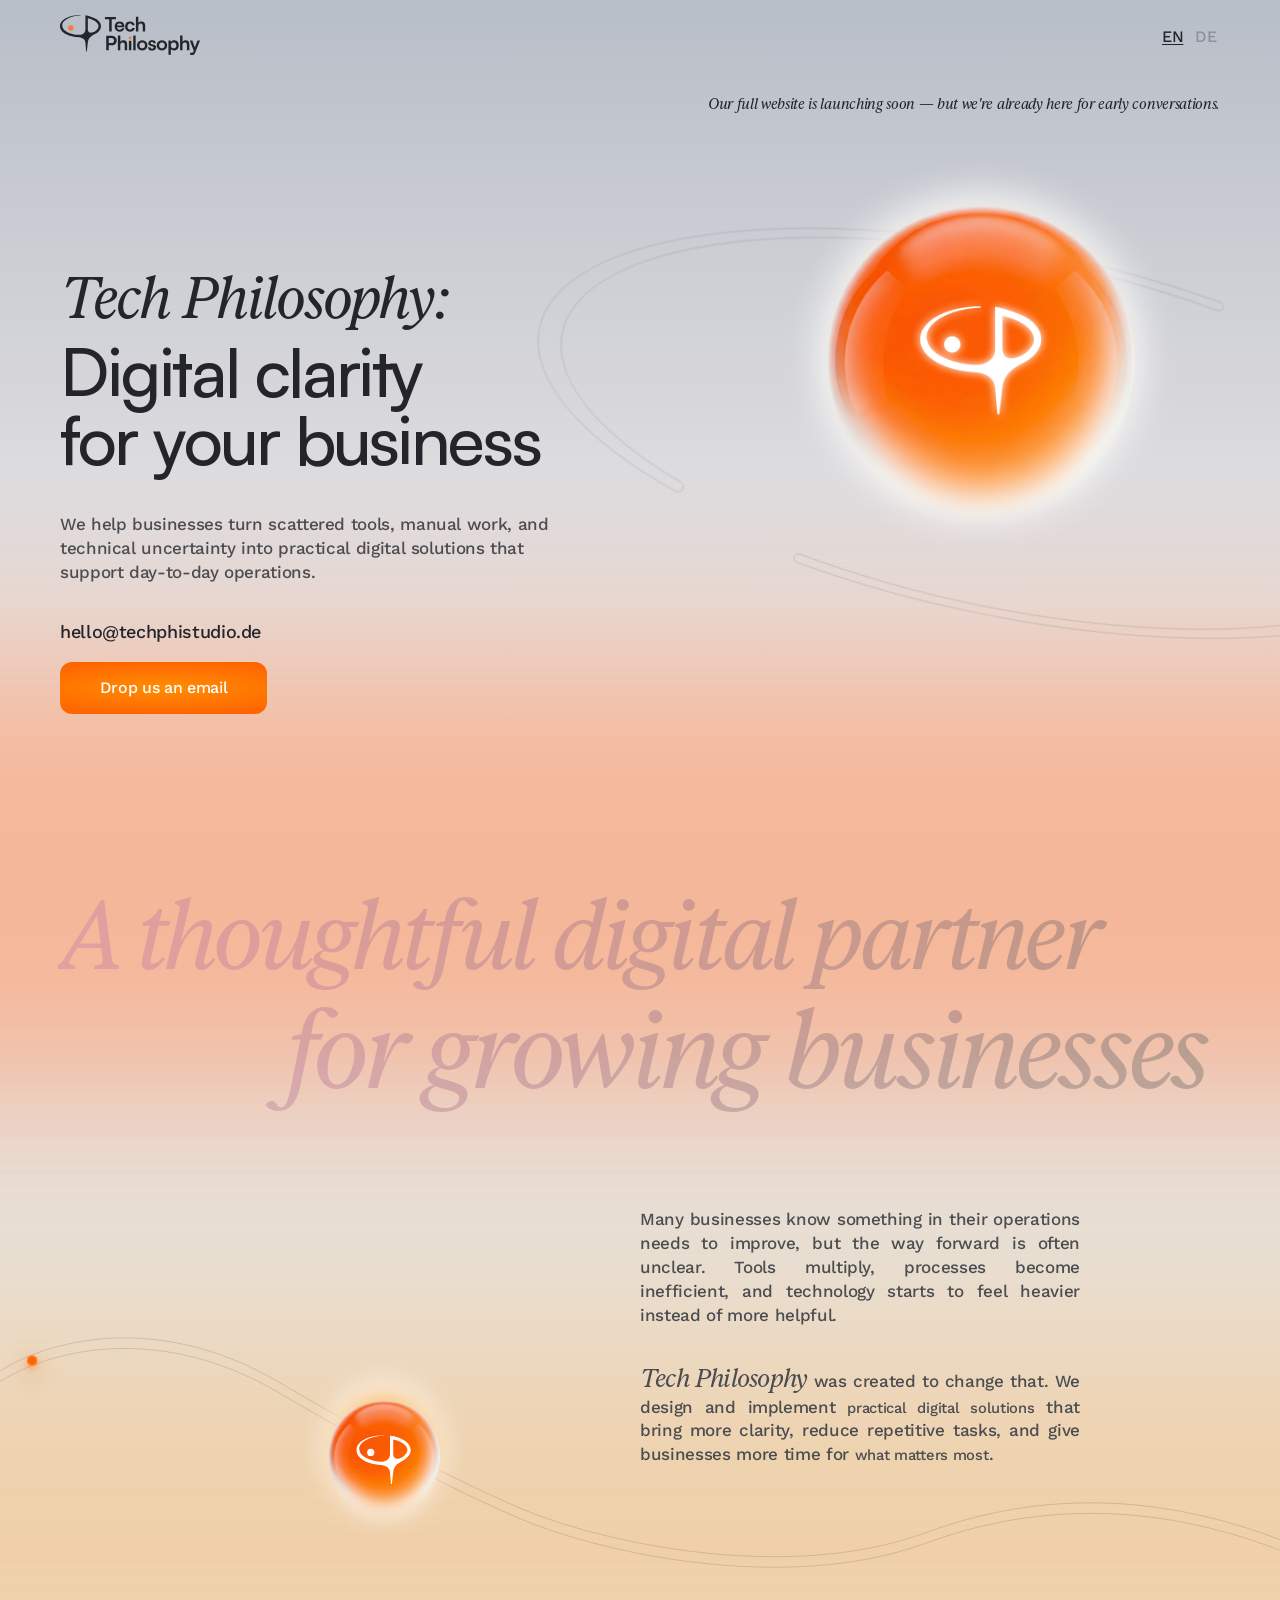
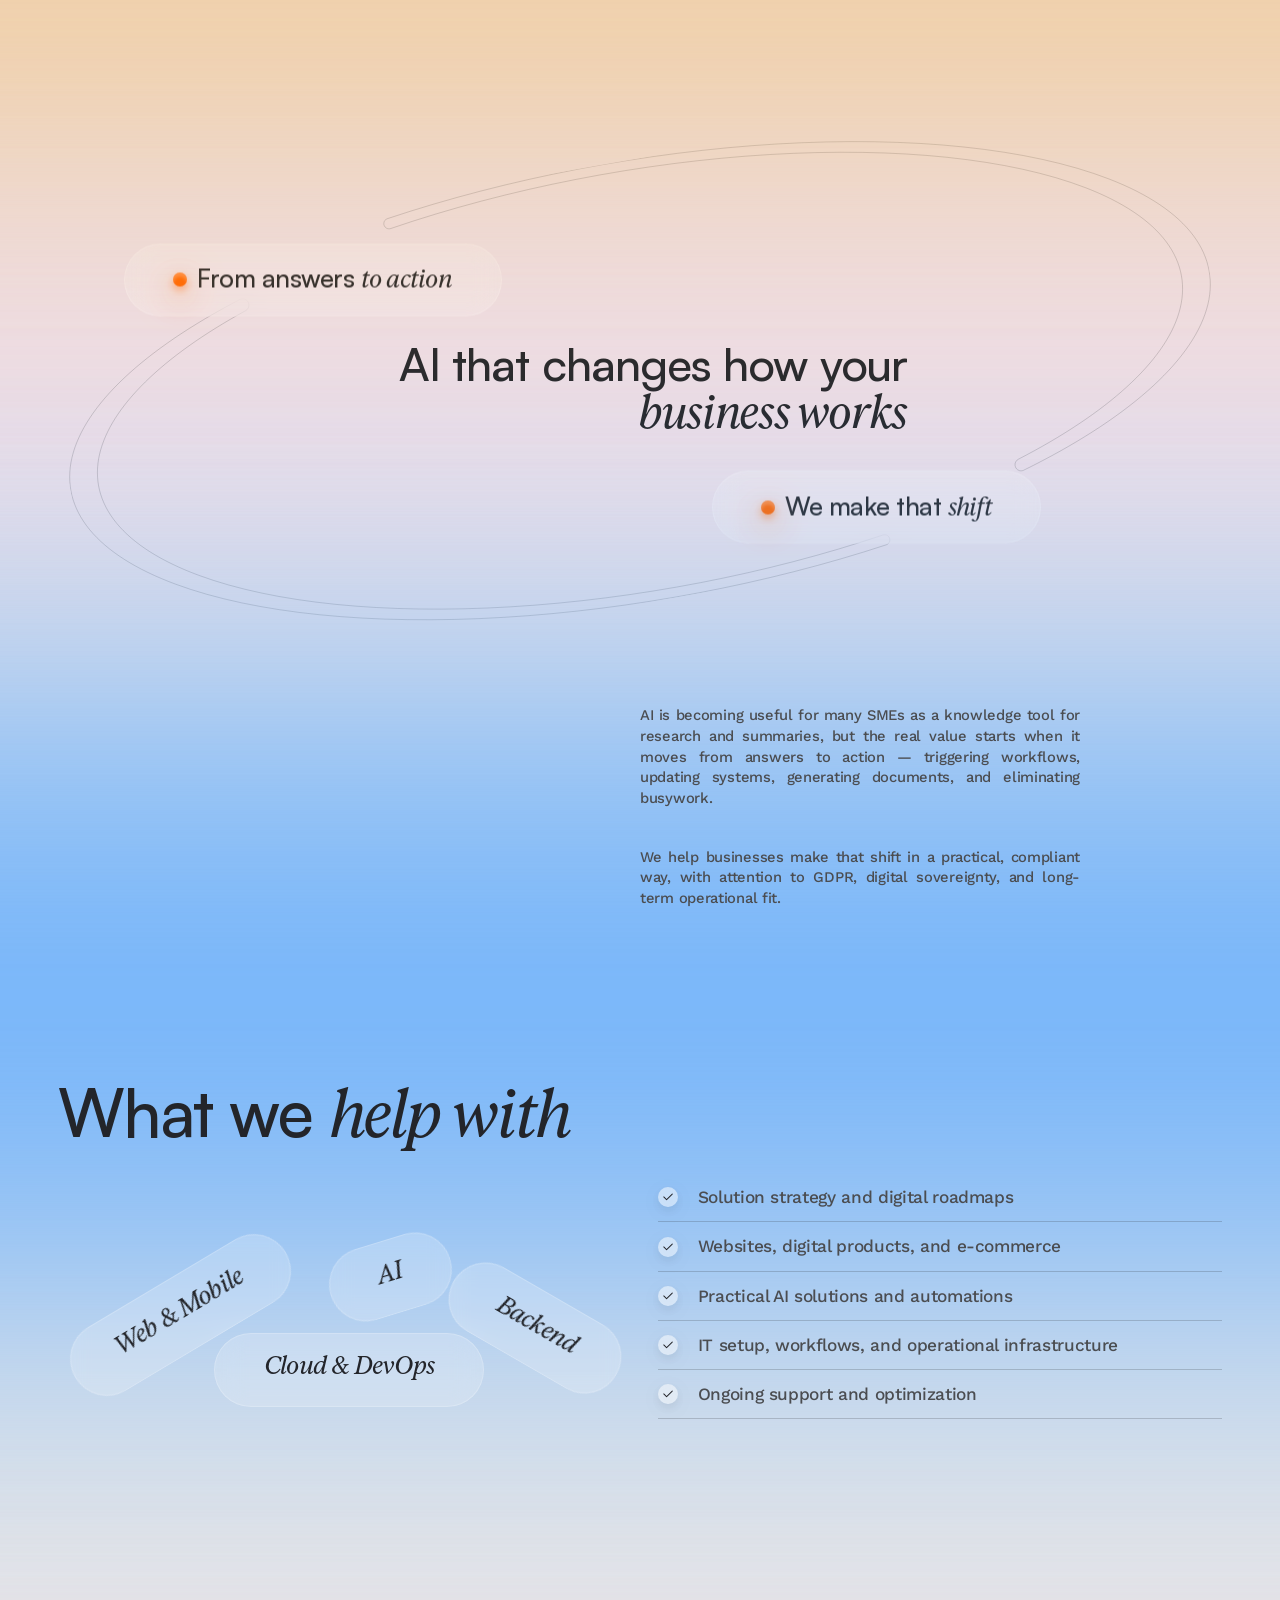
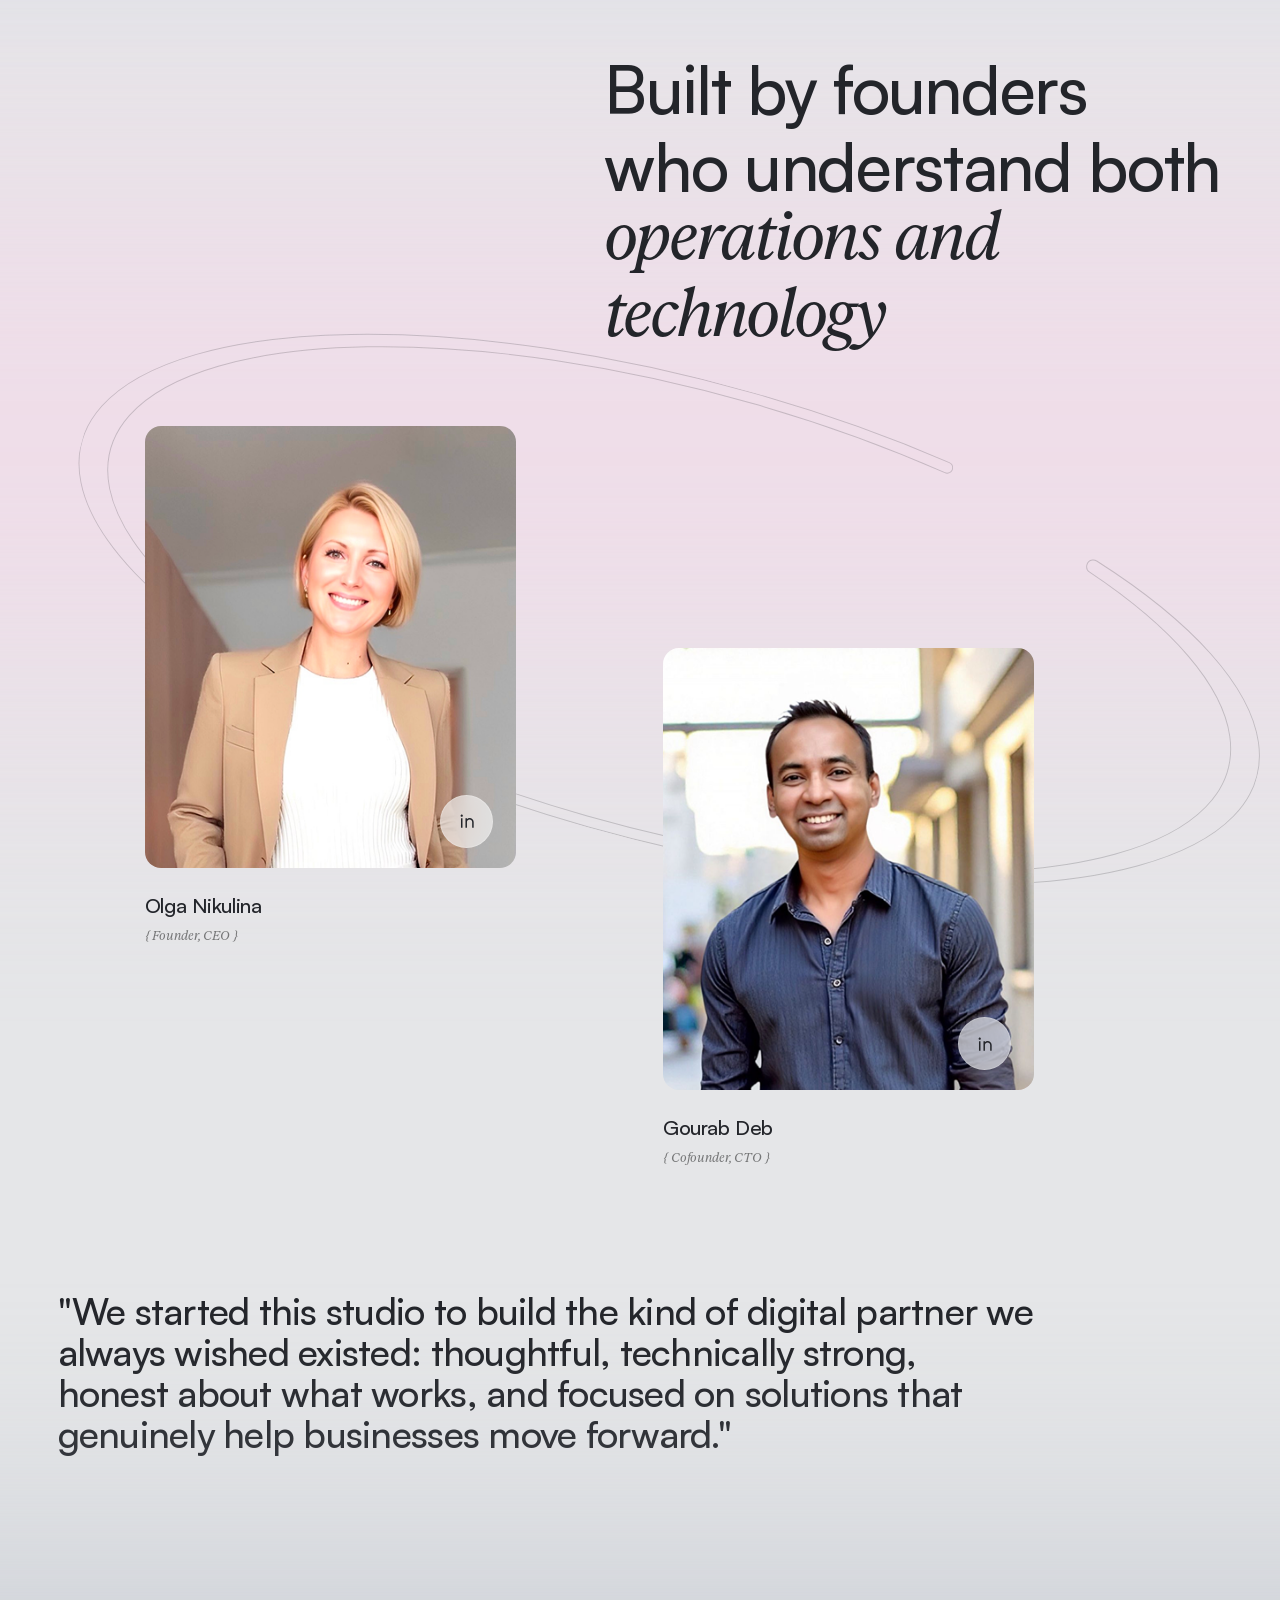
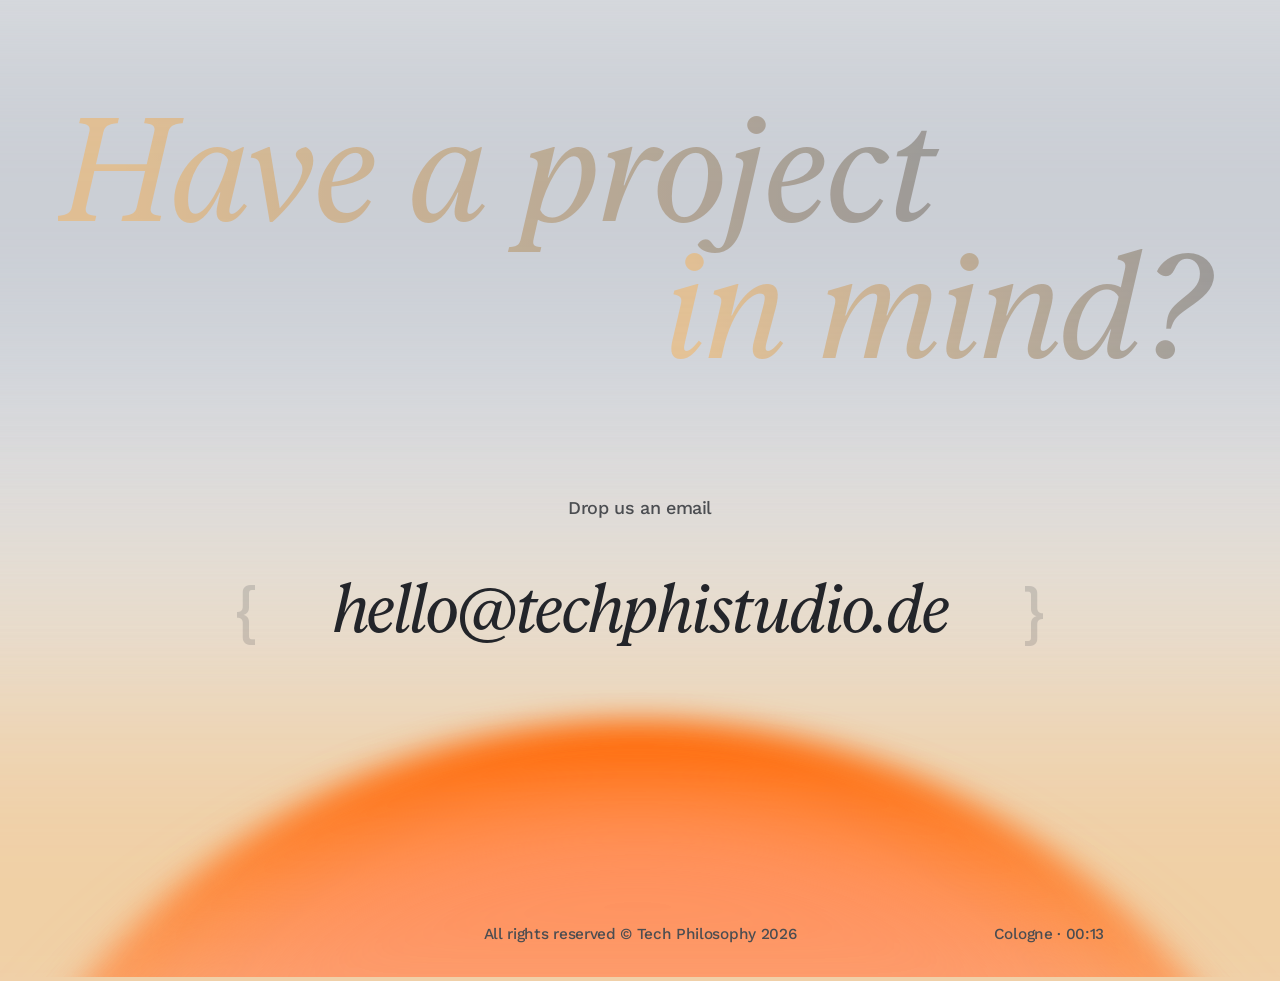
==== index.html @ 040f5481 "commit" ====
<!doctype html>
<html lang="en">

<head>
  <meta charset="UTF-8" />
  <meta name="viewport" content="width=device-width, initial-scale=1.0" />
  <link rel="stylesheet" href="./css/header.css" />
  <link rel="stylesheet" href="./css/main.css" />
  <link rel="stylesheet" href="./css/responsive.css" />
  <!-- <link rel="stylesheet" href="./css/responsive_new.css" /> -->
  <title>Tech Philosophy</title>
</head>

<body>
  <header id="header" class="header">
    <div class="header-container">
      <div class="logo-nav-container">
        <a href="/" class="logo">
          <img src="./assets/img/tech philosophy logo.svg" alt="logo" />
        </a>
      </div>

      <div class="language-selector">
        <p class="language-option active" data-lang="en">EN</p>
        <p class="language-option" data-lang="de">DE</p>
      </div>
    </div>
  </header>

  <div class="main-container">
    <div class="hero-gardient"></div>
    <div class="blur-orange"></div>
    <div class="blur-yellow"></div>
    <div class="blur-blue"></div>
    <div class="blur-gray"></div>
    <div class="blur-yellow2"></div>
    <div class="blur-pink"></div>
    <div class="blur-pink2"></div>

    <div class="an-container">
      <div class="hero">
        <p class="hero-top-text" data-i18n="hero_top_text">Our full website is launching soon — but we're already here
          for early conversations.</p>

        <div class="hero-content-wrapper">
          <div class="hero-content">
            <h1 class="hero-title" data-i18n="hero_title">Tech Philosophy:</h1>
            <h1 class="hero-title-2" data-i18n-html="hero_title_2">
              Digital clarity <br />for your business
            </h1>

            <p class="hero-description" data-i18n="hero_description">
              We help businesses turn scattered tools, manual work, and
              technical uncertainty into practical digital solutions that
              support day-to-day operations.
            </p>

            <p class="hero-email" data-i18n="hero_email">hello@techphistudio.de</p>
            <a class="hero-button" href="mailto:hello@techphistudio.de" data-i18n="hero_button">Drop us an email</a>
          </div>

          <div class="hero-orbit-wrapper">
            <div class="hero-orbit">
              <svg width="100%" height="100%" viewBox="0 0 1320 500" fill="none">
                <path id="orbitPath1" opacity="0.2"
                  d="M859.798 488.255C711.816 505.322 552.158 502.881 408.879 481.474C403.813 480.717 402.059 474.335 406.014 471.065C407.334 469.974 409.052 469.502 410.744 469.768C549.628 491.603 705.613 494.476 849.92 477.832C995.214 461.074 1118.77 425.675 1197.46 378.219C1236.8 354.491 1263.62 328.535 1277.19 301.646C1290.77 274.732 1291.05 246.913 1277.37 219.551C1264.44 193.689 1239.47 169.1 1204.13 146.737C1168.78 124.371 1123.03 104.21 1068.48 87.2168C1062.4 85.322 1061.79 76.8443 1067.55 74.2031C1069.04 73.522 1070.74 73.3989 1072.31 73.8554C1134.44 91.9087 1186.52 113.732 1226.61 138.14C1266.71 162.551 1294.78 189.524 1308.95 217.859C1323.2 246.368 1322.91 275.31 1308.76 303.354C1294.6 331.421 1266.54 358.617 1225.21 383.54C1142.56 433.386 1012.67 470.623 859.798 488.255Z"
                  stroke="#23252A" />
                <path id="orbitPath2" opacity="0.2"
                  d="M460.333 11.7305C605.618 -5.01425 762.238 -2.9664 903.611 17.4229C908.622 18.1455 910.424 24.4212 906.572 27.7207C905.259 28.8453 903.528 29.3413 901.818 29.082C764.777 8.29466 611.827 5.83173 470.205 22.1543C327.588 38.5916 205.812 73.0016 126.888 119.202C87.4261 142.302 59.9378 167.612 45.1807 193.911C30.4123 220.231 28.4061 247.526 39.8848 274.512C50.6802 299.891 73.0509 324.17 105.516 346.442C137.985 368.718 180.584 389.009 231.889 406.401C238.117 408.513 238.51 417.296 232.481 419.846C230.95 420.493 229.22 420.573 227.633 420.073C168.659 401.5 119.73 379.435 82.5742 355.021C45.4127 330.603 20.0641 303.86 8.19141 275.948C-3.75917 247.853 -1.68298 219.455 13.7168 192.01C29.1282 164.544 57.8953 138.017 99.3477 113.752C182.252 65.2211 310.279 29.0249 460.333 11.7305Z"
                  stroke="#23252A" />

                <g id="ball1" style="
                  filter: drop-shadow(0 9px 18.4px #eba87b)
                    drop-shadow(0 4px 4px rgba(255, 102, 0, 0.49));
                " opacity="0">
                  <circle class="core" cx="0" cy="0" r="7" fill="#FF6600" stroke="rgba(255,255,255,0.08)"
                    stroke-width="1" />

                  <circle class="ring" cx="0" cy="0" r="6" fill="none" stroke="rgba(255,255,255,0.25)"
                    stroke-width="1" />
                </g>

                <g id="ball2" style="
                  filter: drop-shadow(0 9px 18.4px #eba87b)
                    drop-shadow(0 4px 4px rgba(255, 102, 0, 0.49));
                " opacity="0">
                  <circle class="core" cx="0" cy="0" r="7" fill="#FF6600" stroke="rgba(255,255,255,0.08)"
                    stroke-width="1" />

                  <circle class="ring" cx="0" cy="0" r="6" fill="none" stroke="rgba(255,255,255,0.25)"
                    stroke-width="1" />
                </g>
              </svg>
            </div>
            <img src="./assets/img/Hero img.png" alt="hero image" class="hero-image" />
          </div>
        </div>
      </div>

      <div class="middle-header-container">
        <p class="middle-header-1" data-i18n="middle_header_1">A thoughtful digital partner</p>
        <p class="middle-header-2" data-i18n="middle_header_2">for growing businesses</p>
      </div>

      <div class="curve-vector-container">
        <div class="curve-text-container">
          <p class="curve-text" data-i18n="curve_text_1">
            Many businesses know something in their operations needs to
            improve, but the way forward is often unclear. Tools multiply,
            processes become inefficient, and technology starts to feel
            heavier instead of more helpful. 
          </p>

          <p class="curve-text curve-text-two" data-i18n-html="curve_text_2">
            <span class="curve-company-name">Tech Philosophy</span> was
            created to change that. We design and implement
            <span class="curve-highlight">practical digital solutions</span>
            that bring more clarity, reduce repetitive tasks, and give
            businesses more time for
            <span class="curve-highlight">what matters most</span>.
          </p>
        </div>
        <div class="curve-media">
          <svg width="100%" viewBox="0 0 1700 350" fill="none" xmlns="http://www.w3.org/2000/svg">

            <!-- TOP PATH -->
            <path id="curveTop"
              d="M-6 75 C48 35 200 -15 370 85 C540 185 650 235 685 250 C785 295 1040 355 1230 285 C1420 215 1600 245 1760 320"
              stroke="#23252A" opacity="0.2" fill="none" />

            <!-- BOTTOM PATH -->
            <path id="curveBottom"
              d="M-6 89 C48 49 200 -1 370 99 C540 199 650 249 685 264 C785 309 1040 369 1230 299 C1420 229 1600 259 1760 334"
              stroke="#23252A" opacity="0.2" fill="none" />

            <!-- BALL -->
            <g id="movingBall"
              style="filter:drop-shadow(0 9px 18px #eba87b) drop-shadow(0 4px 4px rgba(255, 102, 0, 0.49));">
              <circle cx="0" cy="0" r="7" fill="#FF6600" stroke="rgba(255,255,255,0.08)" stroke-width="1" />
              <circle cx="0" cy="0" r="6" fill="none" stroke="rgba(255,255,255,0.25)" stroke-width="1" />
            </g>

          </svg>

          <div class="curve-image-container">
            <img src="./assets/img/Hero img (2).png" alt="curve image" class="curve-image" />
            <img src="./assets/img/symbol.svg" alt="curve image 2" class="curve-image-2" />
          </div>
        </div>


      </div>

      <div class="central-vector-container">
        <div class="central-vector">
          <svg width="100%" viewBox="0 0 1320 500" fill="none" preserveAspectRatio="xMidYMid meet">
            <path id="orbitPath1Center" opacity="0.2"
              d="M859.798 488.255C711.816 505.322 552.158 502.881 408.879 481.474C403.813 480.717 402.059 474.335 406.014 471.065C407.334 469.974 409.052 469.502 410.744 469.768C549.628 491.603 705.613 494.476 849.92 477.832C995.214 461.074 1118.77 425.675 1197.46 378.219C1236.8 354.491 1263.62 328.535 1277.19 301.646C1290.77 274.732 1291.05 246.913 1277.37 219.551C1264.44 193.689 1239.47 169.1 1204.13 146.737C1168.78 124.371 1123.03 104.21 1068.48 87.2168C1062.4 85.322 1061.79 76.8443 1067.55 74.2031C1069.04 73.522 1070.74 73.3989 1072.31 73.8554C1134.44 91.9087 1186.52 113.732 1226.61 138.14C1266.71 162.551 1294.78 189.524 1308.95 217.859C1323.2 246.368 1322.91 275.31 1308.76 303.354C1294.6 331.421 1266.54 358.617 1225.21 383.54C1142.56 433.386 1012.67 470.623 859.798 488.255Z"
              stroke="#23252A" />
            <path id="orbitPath2Center" opacity="0.2"
              d="M460.333 11.7305C605.618 -5.01425 762.238 -2.9664 903.611 17.4229C908.622 18.1455 910.424 24.4212 906.572 27.7207C905.259 28.8453 903.528 29.3413 901.818 29.082C764.777 8.29466 611.827 5.83173 470.205 22.1543C327.588 38.5916 205.812 73.0016 126.888 119.202C87.4261 142.302 59.9378 167.612 45.1807 193.911C30.4123 220.231 28.4061 247.526 39.8848 274.512C50.6802 299.891 73.0509 324.17 105.516 346.442C137.985 368.718 180.584 389.009 231.889 406.401C238.117 408.513 238.51 417.296 232.481 419.846C230.95 420.493 229.22 420.573 227.633 420.073C168.659 401.5 119.73 379.435 82.5742 355.021C45.4127 330.603 20.0641 303.86 8.19141 275.948C-3.75917 247.853 -1.68298 219.455 13.7168 192.01C29.1282 164.544 57.8953 138.017 99.3477 113.752C182.252 65.2211 310.279 29.0249 460.333 11.7305Z"
              stroke="#23252A" />

            <g id="ball1Center" style="
                  filter: drop-shadow(0 9px 18.4px #eba87b)
                    drop-shadow(0 4px 4px rgba(255, 102, 0, 0.49));
                " opacity="0">
              <circle class="core" cx="0" cy="0" r="7" fill="#FF6600" stroke="rgba(255,255,255,0.08)"
                stroke-width="1" />

              <circle class="ring" cx="0" cy="0" r="6" fill="none" stroke="rgba(255,255,255,0.25)" stroke-width="1" />
            </g>

            <g id="ball2Center" style="
                  filter: drop-shadow(0 9px 18.4px #eba87b)
                    drop-shadow(0 4px 4px rgba(255, 102, 0, 0.49));
                " opacity="0">
              <circle class="core" cx="0" cy="0" r="7" fill="#FF6600" stroke="rgba(255,255,255,0.08)"
                stroke-width="1" />

              <circle class="ring" cx="0" cy="0" r="6" fill="none" stroke="rgba(255,255,255,0.25)" stroke-width="1" />
            </g>
          </svg>
        </div>

        <div class="central-vector-text text-1">
          <div class="vector-ellipse"></div>
          <span data-i18n-html="central_vector_text_1">From answers <span class="central-vector-span-text">to
              action</span></span>
        </div>
        <div class="central-vector-text text-2">
          <div class="vector-ellipse"></div>
          <span data-i18n-html="central_vector_text_2">We make that <span
              class="central-vector-span-text">shift</span></span>
        </div>

        <div class="central-vector-main-text" data-i18n-html="central_vector_main_text">
          AI that changes how your<br /><span class="central-vector-main-span-text">business works</span>
        </div>
      </div>

      <div class="what-we-help-container">
        <div class="what-we-help-container-upper-text">
          <p data-i18n="what_we_help_upper_1">
            AI is becoming useful for many SMEs as a knowledge tool for research and summaries, but the real value
            starts when it moves from answers to action — triggering workflows, updating systems, generating documents,
            and eliminating busywork.
          </p>

          <p data-i18n="what_we_help_upper_2">
            We help businesses make that shift in a practical, compliant way, with attention to GDPR, digital
            sovereignty, and long-term operational fit.
          </p>
        </div>

        <div class="what-we-help-bottom-container">
          <p class="what-we-help-header" data-i18n-html="what_we_help_header">What we <span>help with</span></p>
          <div class="what-we-help-container-lower">
            <div class="our-technologies">
              <div class="our-technologies-item cloud-devops">
                Cloud & DevOps
              </div>
              <div class="our-technologies-item web-mobile">
                Web & Mobile
              </div>
              <div class="our-technologies-item ai">
                AI
              </div>
              <div class="our-technologies-item backend">
                Backend
              </div>
            </div>

            <div class="learn-about-features-container">
              <div class="learn-about-text-container">
                <div class="learn-about-svg-container">
                  <img class="learn-about-svg" src="./assets/img/mingcute_check-line.svg"
                    alt="Founding Client Program" />
                </div>
                <p data-i18n="learn_about_1">Solution strategy and digital roadmaps</p>
              </div>

              <hr />

              <div class="learn-about-text-container">
                <div class="learn-about-svg-container">
                  <img class="learn-about-svg" src="./assets/img/mingcute_check-line.svg"
                    alt="Founding Client Program" />
                </div>
                <p data-i18n="learn_about_2">Websites, digital products, and e-commerce</p>
              </div>

              <hr />

              <div class="learn-about-text-container">
                <div class="learn-about-svg-container">
                  <img class="learn-about-svg" src="./assets/img/mingcute_check-line.svg"
                    alt="Founding Client Program" />
                </div>
                <p data-i18n="learn_about_3">Practical AI solutions and automations</p>
              </div>

              <hr />

              <div class="learn-about-text-container">
                <div class="learn-about-svg-container">
                  <img class="learn-about-svg" src="./assets/img/mingcute_check-line.svg"
                    alt="Founding Client Program" />
                </div>
                <p data-i18n="learn_about_4">IT setup, workflows, and operational infrastructure</p>
              </div>

              <hr />

              <div class="learn-about-text-container">
                <div class="learn-about-svg-container">
                  <img class="learn-about-svg" src="./assets/img/mingcute_check-line.svg"
                    alt="Founding Client Program" />
                </div>
                <p data-i18n="learn_about_5">Ongoing support and optimization</p>
              </div>

              <hr />
            </div>
          </div>
        </div>
      </div>

      <div class="about-container">
        <div class="about">
          <div class="header-container2">
            <div class="about-header">
              <h1 class="header-title" data-i18n-html="about_header_title">Built by founders<br /> who understand both
              </h1>
              <h1 class="header-title2" data-i18n-html="about_header_title2">operations and<br /> technology</h1>
            </div>
          </div>

          <div class="orbit-profiles-wrap">
            <div class="orbit-section">
              <svg width="100%" height="500" viewBox="0 0 1320 500" fill="none">
                <path id="orbitPath1About" opacity="0.2"
                  d="M859.798 488.255C711.816 505.322 552.158 502.881 408.879 481.474C403.813 480.717 402.059 474.335 406.014 471.065C407.334 469.974 409.052 469.502 410.744 469.768C549.628 491.603 705.613 494.476 849.92 477.832C995.214 461.074 1118.77 425.675 1197.46 378.219C1236.8 354.491 1263.62 328.535 1277.19 301.646C1290.77 274.732 1291.05 246.913 1277.37 219.551C1264.44 193.689 1239.47 169.1 1204.13 146.737C1168.78 124.371 1123.03 104.21 1068.48 87.2168C1062.4 85.322 1061.79 76.8443 1067.55 74.2031C1069.04 73.522 1070.74 73.3989 1072.31 73.8554C1134.44 91.9087 1186.52 113.732 1226.61 138.14C1266.71 162.551 1294.78 189.524 1308.95 217.859C1323.2 246.368 1322.91 275.31 1308.76 303.354C1294.6 331.421 1266.54 358.617 1225.21 383.54C1142.56 433.386 1012.67 470.623 859.798 488.255Z"
                  stroke="#23252A" />
                <path id="orbitPath2About" opacity="0.2"
                  d="M460.333 11.7305C605.618 -5.01425 762.238 -2.9664 903.611 17.4229C908.622 18.1455 910.424 24.4212 906.572 27.7207C905.259 28.8453 903.528 29.3413 901.818 29.082C764.777 8.29466 611.827 5.83173 470.205 22.1543C327.588 38.5916 205.812 73.0016 126.888 119.202C87.4261 142.302 59.9378 167.612 45.1807 193.911C30.4123 220.231 28.4061 247.526 39.8848 274.512C50.6802 299.891 73.0509 324.17 105.516 346.442C137.985 368.718 180.584 389.009 231.889 406.401C238.117 408.513 238.51 417.296 232.481 419.846C230.95 420.493 229.22 420.573 227.633 420.073C168.659 401.5 119.73 379.435 82.5742 355.021C45.4127 330.603 20.0641 303.86 8.19141 275.948C-3.75917 247.853 -1.68298 219.455 13.7168 192.01C29.1282 164.544 57.8953 138.017 99.3477 113.752C182.252 65.2211 310.279 29.0249 460.333 11.7305Z"
                  stroke="#23252A" />

                <g id="ball1About" style="
                  filter: drop-shadow(0 9px 18.4px #eba87b)
                    drop-shadow(0 4px 4px rgba(255, 102, 0, 0.49));
                " opacity="0">
                  <circle class="core" cx="0" cy="0" r="7" fill="#FF6600" stroke="rgba(255,255,255,0.08)"
                    stroke-width="1" />

                  <circle class="ring" cx="0" cy="0" r="6" fill="none" stroke="rgba(255,255,255,0.25)"
                    stroke-width="1" />
                </g>

                <g id="ball2About" style="
                  filter: drop-shadow(0 9px 18.4px #eba87b)
                    drop-shadow(0 4px 4px rgba(255, 102, 0, 0.49));
                " opacity="0">
                  <circle class="core" cx="0" cy="0" r="7" fill="#FF6600" stroke="rgba(255,255,255,0.08)"
                    stroke-width="1" />

                  <circle class="ring" cx="0" cy="0" r="6" fill="none" stroke="rgba(255,255,255,0.25)"
                    stroke-width="1" />
                </g>
              </svg>
            </div>

            <div class="profiles-row">
              <div class="profile-container3">
                <svg class="profile-orbit-mobile" width="355" height="251" viewBox="0 0 355 251" fill="none"
                  xmlns="http://www.w3.org/2000/svg">
                  <path id="orbitPath1Mobile" opacity="0.2"
                    d="M302.137 93.9131C302.568 93.7878 303.043 93.8977 303.455 94.2783C333.528 122.085 351.498 152.028 354.156 178.578C355.496 191.963 352.899 204.028 346.688 214.285C340.476 224.545 330.63 233.027 317.424 239.212C290.998 251.587 252.98 253.889 210.451 245.613C169.309 237.607 126.728 220.242 90.1787 196.614C89.6037 196.242 89.2543 195.458 89.2432 194.577C89.2321 193.697 89.5616 192.885 90.1338 192.475C90.552 192.175 91.0225 192.167 91.4424 192.444C126.82 215.798 168.408 232.968 208.572 240.783C249.085 248.667 285.434 246.504 310.796 234.627C323.484 228.685 332.999 220.509 339.018 210.569C345.037 200.627 347.54 188.951 346.248 176.045C343.802 151.612 327.92 124.355 301.496 98.8574C300.808 98.1931 300.533 97.073 300.688 96.0107C300.844 94.9357 301.401 94.1272 302.137 93.9131Z"
                    stroke="#23252A" />
                  <path id="orbitPath2Mobile" opacity="0.2"
                    d="M39.0293 11.123C65.4114 -0.678176 102.841 -2.73454 144.584 5.39355C184.972 13.2578 226.77 30.1452 262.895 53.1494C263.463 53.5114 263.814 54.2822 263.833 55.1543C263.852 56.0245 263.534 56.836 262.972 57.2568C262.552 57.5705 262.078 57.5847 261.656 57.3105C226.684 34.585 185.876 17.8984 146.461 10.2236C106.696 2.4807 70.9141 4.4103 45.6006 15.7334C20.2529 27.0719 7.06379 47.0961 8.53125 72.1758C9.91211 95.773 24.1779 122.298 48.8047 147.477C49.5062 148.194 49.763 149.365 49.5801 150.452C49.3947 151.554 48.8038 152.36 48.042 152.547C47.5992 152.655 47.1135 152.524 46.6973 152.118C18.4113 124.528 2.11987 95.2663 0.614258 69.54C-0.902326 43.6236 12.6815 22.909 39.0293 11.123Z"
                    stroke="#23252A" />
                  <g id="ball1Mobile" style="filter:drop-shadow(0 9px 18.4px #eba87b) drop-shadow(0 4px 4px rgba(255,102,0,0.49));" opacity="1">
                    <circle class="core" cx="0" cy="0" r="18" fill="#FF6600" stroke="rgba(255,255,255,0.08)" stroke-width="1" />
                    <circle class="ring" cx="0" cy="0" r="17" fill="none" stroke="rgba(255,255,255,0.25)" stroke-width="1" />
                  </g>
                  <g id="ball2Mobile" style="filter:drop-shadow(0 9px 18.4px #eba87b) drop-shadow(0 4px 4px rgba(255,102,0,0.49));" opacity="1">
                    <circle class="core" cx="0" cy="0" r="18" fill="#FF6600" stroke="rgba(255,255,255,0.08)" stroke-width="1" />
                    <circle class="ring" cx="0" cy="0" r="17" fill="none" stroke="rgba(255,255,255,0.25)" stroke-width="1" />
                  </g>
                </svg>
                <div class="profile-card-img-wrap">
                  <img class="profile-image-container" alt="Olga Nikulina" src="./assets/img/olga.png" />
                  <a href="https://www.linkedin.com/in/olga-nikulina-867b0032/" target="_blank" class="linkedin-badge"
                    aria-label="LinkedIn">
                    <svg width="22" height="22" viewBox="0 0 22 22" fill="none" xmlns="http://www.w3.org/2000/svg">
                      <path
                        d="M11.0026 8.75482C11.8432 7.8959 12.9377 7.33398 14.2109 7.33398C15.5481 7.33398 16.8304 7.86516 17.7759 8.81065C18.7214 9.75615 19.2526 11.0385 19.2526 12.3757V19.2507H17.4193V12.3757C17.4193 11.5247 17.0813 10.7087 16.4796 10.107C15.8779 9.50534 15.0618 9.16732 14.2109 9.16732C13.36 9.16732 12.544 9.50534 11.9423 10.107C11.3406 10.7087 11.0026 11.5247 11.0026 12.3757V19.2507H9.16927V7.79232H11.0026V8.75482ZM4.58594 5.95898C4.22126 5.95898 3.87153 5.81412 3.61367 5.55626C3.3558 5.29839 3.21094 4.94866 3.21094 4.58398C3.21094 4.21931 3.3558 3.86958 3.61367 3.61171C3.87153 3.35385 4.22126 3.20898 4.58594 3.20898C4.95061 3.20898 5.30035 3.35385 5.55821 3.61171C5.81607 3.86958 5.96094 4.21931 5.96094 4.58398C5.96094 4.94866 5.81607 5.29839 5.55821 5.55626C5.30035 5.81412 4.95061 5.95898 4.58594 5.95898ZM3.66927 7.79232H5.5026V19.2507H3.66927V7.79232Z"
                        fill="#23252A" />
                    </svg>
                  </a>
                </div>
                <div class="profile-info-container">
                  <div class="profile-info3">
                    <h3 class="mission-title">Olga Nikulina</h3>
                    <p class="profile-role">{ Founder, CEO }</p>
                  </div>
                </div>
              </div>

              <div class="profile-container4">
                <svg class="profile-orbit-mobile" width="355" height="251" viewBox="0 0 355 251" fill="none" xmlns="http://www.w3.org/2000/svg">
                  <path id="orbitPath1Mobile2" opacity="0.2"
                    d="M52.8633 93.9131C52.432 93.7878 51.9566 93.8977 51.5449 94.2783C21.4724 122.085 3.50178 152.028 0.84375 178.578C-0.49621 191.963 2.10076 204.028 8.31152 214.285C14.5238 224.545 24.3702 233.027 37.5762 239.212C64.0019 251.587 102.02 253.889 144.549 245.613C185.691 237.607 228.272 220.242 264.821 196.614C265.396 196.242 265.746 195.458 265.757 194.577C265.768 193.697 265.438 192.885 264.866 192.475C264.448 192.175 263.978 192.167 263.558 192.444C228.18 215.798 186.592 232.968 146.428 240.783C105.915 248.667 69.566 246.504 44.2041 234.627C31.5164 228.685 22.0009 220.509 15.9824 210.569C9.96255 200.627 7.45991 188.951 8.75195 176.045C11.198 151.612 27.0804 124.355 53.5039 98.8574C54.1923 98.1931 54.4669 97.073 54.3125 96.0107C54.1561 94.9357 53.5994 94.1272 52.8633 93.9131Z"
                    stroke="#23252A" />
                  <path id="orbitPath2Mobile2" opacity="0.2"
                    d="M315.971 11.123C289.589 -0.678176 252.159 -2.73454 210.416 5.39355C170.028 13.2578 128.23 30.1452 92.1055 53.1494C91.537 53.5114 91.1856 54.2822 91.167 55.1543C91.1485 56.0245 91.4657 56.836 92.0283 57.2568C92.4479 57.5705 92.9217 57.5847 93.3438 57.3105C128.316 34.585 169.124 17.8984 208.539 10.2236C248.304 2.4807 284.086 4.4103 309.399 15.7334C334.747 27.0719 347.936 47.0961 346.469 72.1758C345.088 95.773 330.822 122.298 306.195 147.477C305.494 148.194 305.237 149.365 305.42 150.452C305.605 151.554 306.196 152.36 306.958 152.547C307.401 152.655 307.886 152.524 308.303 152.118C336.589 124.528 352.88 95.2663 354.386 69.54C355.902 43.6236 342.319 22.909 315.971 11.123Z"
                    stroke="#23252A" />
                  <g id="ball1Mobile2" style="filter:drop-shadow(0 9px 18.4px #eba87b) drop-shadow(0 4px 4px rgba(255,102,0,0.49));" opacity="1">
                    <circle class="core" cx="0" cy="0" r="18" fill="#FF6600" stroke="rgba(255,255,255,0.08)" stroke-width="1" />
                    <circle class="ring" cx="0" cy="0" r="17" fill="none" stroke="rgba(255,255,255,0.25)" stroke-width="1" />
                  </g>
                  <g id="ball2Mobile2" style="filter:drop-shadow(0 9px 18.4px #eba87b) drop-shadow(0 4px 4px rgba(255,102,0,0.49));" opacity="1">
                    <circle class="core" cx="0" cy="0" r="18" fill="#FF6600" stroke="rgba(255,255,255,0.08)" stroke-width="1" />
                    <circle class="ring" cx="0" cy="0" r="17" fill="none" stroke="rgba(255,255,255,0.25)" stroke-width="1" />
                  </g>
                </svg>
                <div class="profile-card-img-wrap">
                  <img class="profile-image-container" alt="Gourab Deb" src="./assets/img/gourab.png" />
                  <a href="https://www.linkedin.com/in/gourab-deb-54496246/" target="_blank" class="linkedin-badge"
                    aria-label="LinkedIn">
                    <svg width="22" height="22" viewBox="0 0 22 22" fill="none" xmlns="http://www.w3.org/2000/svg">
                      <path
                        d="M11.0026 8.75482C11.8432 7.8959 12.9377 7.33398 14.2109 7.33398C15.5481 7.33398 16.8304 7.86516 17.7759 8.81065C18.7214 9.75615 19.2526 11.0385 19.2526 12.3757V19.2507H17.4193V12.3757C17.4193 11.5247 17.0813 10.7087 16.4796 10.107C15.8779 9.50534 15.0618 9.16732 14.2109 9.16732C13.36 9.16732 12.544 9.50534 11.9423 10.107C11.3406 10.7087 11.0026 11.5247 11.0026 12.3757V19.2507H9.16927V7.79232H11.0026V8.75482ZM4.58594 5.95898C4.22126 5.95898 3.87153 5.81412 3.61367 5.55626C3.3558 5.29839 3.21094 4.94866 3.21094 4.58398C3.21094 4.21931 3.3558 3.86958 3.61367 3.61171C3.87153 3.35385 4.22126 3.20898 4.58594 3.20898C4.95061 3.20898 5.30035 3.35385 5.55821 3.61171C5.81607 3.86958 5.96094 4.21931 5.96094 4.58398C5.96094 4.94866 5.81607 5.29839 5.55821 5.55626C5.30035 5.81412 4.95061 5.95898 4.58594 5.95898ZM3.66927 7.79232H5.5026V19.2507H3.66927V7.79232Z"
                        fill="#23252A" />
                    </svg>
                  </a>
                </div>
                <div class="profile-info-container">
                  <div class="profile-info3">
                    <h3 class="mission-title">Gourab Deb</h3>
                    <p class="profile-role">{ Cofounder, CTO }</p>
                  </div>
                </div>
              </div>
            </div>
          </div>

          <div class="about-text-container">
            <p data-i18n="about_quote">
              “We started this studio to build the kind of digital partner we always wished existed: thoughtful,
              technically strong, honest about what works, and focused on solutions that genuinely help businesses move
              forward ”
            </p>
          </div>
        </div>
      </div>

      <div class="project-header-container">
        <p class="project-header title-1" data-i18n="project_header_1">Have a project</p>
        <p class="project-header title-2" data-i18n="project_header_2">in mind?</p>
      </div>

      <div class="contact-container">
        <div class="contact-text-container">
          <p class="contact-header" data-i18n="contact_header">Drop us an email</p>
          <div class="email-container">
            <div class="curly-brace">}</div>
            <a href="mailto:hello@techphistudio.de" target="_blank" class="email-address">hello@techphistudio.de</a>
            <div class="curly-brace-2">}</div>
          </div>
        </div>

        <div class="contact-svg">
          <img src="./assets/img/Ellipse 21895.svg" alt="Footer Gradient" />
        </div>

        <div class="contact-language-container">
          <p class="contact-language-option" data-i18n="copy_right">All rights reserved © Tech Philosophy 2026</p>
          <p class="contact-language-option-2"><span data-i18n="contact_location"></span> · <span
              id="localTime">--:--</span></p>
        </div>
      </div>
    </div>
  </div>

  <script src="./js/i18n.js"></script>
  <script src="./js/header.js"></script>
  <script src="./js/orbit.js"></script>
</body>

</html>
---- css/header.css ----
/* HEADER BASE */
.header {
  position: fixed;
  width: 100%;
  top: 0;
  z-index: 999;
  transition:
    background 0.3s ease,
    backdrop-filter 0.3s ease;
  background: transparent;
}

.scrolled {
  background: rgba(255, 255, 255, 0.2);
  backdrop-filter: blur(20px);
}

/* CONTAINER */
.header-container {
  padding: 10px 60px;
  margin: auto;
  width: 100%;
  box-sizing: border-box;
  display: flex;
  align-items: center;
  justify-content: space-between;
}

/* LOGO + NAV */
.logo-nav-container {
  display: flex;
  align-items: center;
  justify-content: center;
}

/* LOGO */
.logo img {
  width: 140px;
  height: 40px;
}

.language-selector {
  display: flex;
  width: 58px;
  align-items: center;
  gap: 12px;
  flex-shrink: 0;
}

.language-option {
  color: #23252a;
  font-family: "Work Sans", sans-serif;
  font-size: 16px;
  font-style: normal;
  font-weight: 400;
  line-height: 140%;
  letter-spacing: -0.32px;
  cursor: pointer;
  opacity: 0.3;
}

.active {
  text-decoration-line: underline;
  text-decoration-style: solid;
  text-decoration-skip-ink: auto;
  text-decoration-thickness: auto;
  text-underline-offset: auto;
  text-underline-position: from-font;

  opacity: 1;
}

/* MOBILE */
@media (max-width: 992px) {
  .header-container {
    padding: 16px;
  }
}
---- css/main.css ----
html,
body {
  height: 100%;
  margin: 0;
  padding: 0;
  scroll-behavior: smooth;
}

@font-face {
  font-family: "Ivar Text";
  src: url("../assets/font/IvarText-Italic.otf") format("opentype");
  font-style: italic;
}

@font-face {
  font-family: "Satoshi";
  src: url("../assets/font/Satoshi-Medium.ttf") format("truetype");
  font-weight: 500;
}

@font-face {
  font-family: "Work Sans";
  src: url("../assets/font/WorkSans-Medium.ttf") format("truetype");
  font-weight: 500;
}

/* Layer Gradients */

.hero-gardient {
  position: absolute;
  top: 0;
  left: 0;
  width: 100%;
  height: 900px;
  z-index: 0;
  background: linear-gradient(
    180deg,
    #b8bec8 0%,
    #dcdbde 51.57%,
    #e7dad5 67.11%,
    #f1cab9 84.79%,
    #f5b799 100%
  );
}

.blur-orange {
  position: absolute;
  top: 700px;
  left: -20%;
  width: 200%;
  height: 400px;
  z-index: 0;
  background: #f5b799;
  filter: blur(80px);
}

.blur-yellow {
  position: absolute;
  top: 1685px;
  left: -20%;
  width: 200%;
  height: 353px;
  z-index: 0;
  opacity: 0.6;
  background: #ffb34f;
  filter: blur(142px);
}

.blur-blue {
  position: absolute;
  top: 2654px;
  left: -20%;
  width: 200%;
  height: 808px;
  z-index: 0;
  background: #74b4fa;
  filter: blur(142px);
}

.blur-gray {
  position: absolute;
  top: 5109px;
  left: -20%;
  width: 200%;
  height: 505px;
  z-index: 0;
  background: #b8bec8;
  filter: blur(142px);
}

.blur-yellow2 {
  position: absolute;
  bottom: -100px;
  left: -20%;
  width: 200%;
  height: 479px;
  z-index: 0;
  opacity: 0.6;
  background: #ffb34f;
  filter: blur(142px);
}

.blur-pink {
  position: absolute;
  top: 2062px;
  left: -20%;
  width: 200%;
  height: 353px;
  z-index: 0;
  opacity: 0.6;
  background: #f9d5ea;
  filter: blur(142px);
}

.blur-pink2 {
  position: absolute;
  top: 4162px;
  left: -20%;
  width: 200%;
  height: 605px;
  z-index: 0;
  opacity: 0.6;
  background: #f9d5ea;
  filter: blur(142px);
}

/* Container Layout */

.main-container {
  background: #e5e6e8;
  position: relative;
  z-index: 0;
  overflow: hidden;
}

.an-container {
  margin-left: auto;
  margin-right: auto;
  position: relative;
  overflow: hidden;
}

/* Hero Section */

.hero {
  width: 100%;
  min-height: 800px;
  padding: 0px 60px;
  box-sizing: border-box;
  position: relative;
  z-index: 1;
}

.hero-top-text {
  color: #23252a;
  font-family: "Ivar Text", serif;
  font-size: 16px;
  font-style: italic;
  font-weight: 400;
  line-height: 140%;
  letter-spacing: -0.32px;

  position: absolute;
  top: 56px;
  right: 60px;
}

.hero-content-wrapper {
  width: 100%;
  display: flex;
  justify-content: space-between;
  align-items: flex-start;
  padding-top: 220px;
}

.hero-title {
  align-self: stretch;
  color: #23252a;
  font-family: "Ivar Text", serif;
  font-size: 68px;
  font-style: italic;
  font-weight: 400;
  line-height: 116%;
  letter-spacing: -2.04px;
  margin: 0;
  opacity: 0;
  translate: -48px 0;
  animation: heroTextRevealLeft 0.6s ease-out 1.9s forwards;
}

.hero-title-2 {
  color: #23252a;
  font-family: "Satoshi", sans-serif;
  font-size: 80px;
  font-style: normal;
  font-weight: 500;
  line-height: 100%;
  letter-spacing: -2.4px;
  margin: 0;
  opacity: 0;
  translate: -48px 0;
  animation: heroTextRevealLeft 0.6s ease-out 1.9s forwards;
}

.hero-description {
  color: #4b4d51;
  font-family: "Work Sans", sans-serif;
  font-size: 18px;
  font-style: normal;
  font-weight: 400;
  line-height: 140%;
  letter-spacing: -0.36px;

  margin-top: 30px;
  margin-bottom: 0;
  width: 571px;
  opacity: 0;
  translate: -48px 0;
  animation: heroTextRevealLeft 0.6s ease-out 2.15s forwards;
}

.hero-email {
  color: #23252a;
  font-family: "Work Sans", sans-serif;
  font-size: 18px;
  font-style: normal;
  font-weight: 500;
  line-height: 140%;
  letter-spacing: -0.36px;
  text-decoration: none;

  margin-top: 41px;
  margin-bottom: 0;
  opacity: 0;
  translate: -48px 0;
  animation: heroTextRevealLeft 0.6s ease-out 2.35s forwards;
}

.hero-button {
  display: flex;
  width: 207px;
  padding: 15px 0px;
  justify-content: center;
  align-items: center;
  gap: 10px;
  margin-top: 18px;

  border-radius: 12px;
  border: none;
  background: var(
    --Radial-orange,
    radial-gradient(81.91% 49.83% at 50.17% 50%, #ff8d03 0%, #f60 100%)
  );

  color: #fff;
  font-family: "Work Sans", sans-serif;
  font-size: 16px;
  font-style: normal;
  font-weight: 500;
  line-height: 140%;
  letter-spacing: -0.32px;
  text-decoration: none;
  opacity: 0;
  translate: -48px 0;
  animation: heroTextRevealLeft 0.6s ease-out 2.55s forwards;
}

.hero-orbit-wrapper {
  position: relative;
  width: 60%;
  display: flex;
  justify-content: center;
}

.hero-orbit {
  width: 140%;
  height: fit-content;
  transform: rotate(11.683deg);
  position: absolute;
  top: 0;
}

#orbitPath1,
#orbitPath2 {
  opacity: 0;
  animation: heroOrbitPathReveal 0.8s ease-out 0.1s forwards;
}

#ball1,
#ball2 {
  transition: opacity 0.38s ease-out;
}

.hero-image {
  position: relative;
  top: -122px;
  left: -30px;
  width: 500px;
  opacity: 0;
  translate: 0 48px;
  animation: heroImageReveal 0.7s ease-out 1.15s forwards;
}

@keyframes heroOrbitPathReveal {
  from {
    opacity: 0;
    filter: blur(16px);
  }

  to {
    opacity: 0.2;
    filter: blur(0);
  }
}

@keyframes heroImageReveal {
  from {
    opacity: 0;
    filter: blur(18px);
    translate: 0 48px;
  }

  to {
    opacity: 1;
    filter: blur(0);
    translate: 0 0;
  }
}

@keyframes heroTextRevealLeft {
  from {
    opacity: 0;
    translate: -48px 0;
  }

  to {
    opacity: 1;
    translate: 0 0;
  }
}

@media (prefers-reduced-motion: reduce) {
  #ball1,
  #ball2,
  .hero-image,
  .hero-title,
  .hero-title-2,
  .hero-description,
  .hero-email,
  .hero-button {
    opacity: 1;
    animation: none;
    filter: none;
    translate: 0 0;
  }

  #orbitPath1,
  #orbitPath2 {
    opacity: 0.2;
    animation: none;
    filter: none;
  }
}

/* Middle Header Section */

.middle-header-container {
  width: 100%;
  padding: 0 clamp(16px, 4.5vw, 60px);
  box-sizing: border-box;
  position: relative;
  z-index: 1;
  /* scales gracefully: 110px at 1440px, 60px at ~780px */
  margin-top: clamp(60px, 12vw, 170px);
  overflow: visible;
}

.middle-header-1 {
  text-align: left;
  font-family: "Ivar Text", serif;
  font-style: italic;
  font-weight: 400;
  line-height: 1.05;
  letter-spacing: -0.04em;

  opacity: 0.4;
  background: linear-gradient(90deg, #cb7aa9 0%, #666 100%);
  background-clip: text;
  -webkit-background-clip: text;
  -webkit-text-fill-color: transparent;

  margin: 0;
  overflow: visible;

  padding-right: 0.15em;
  padding-bottom: 0.08em;

  white-space: nowrap;
}

.middle-header-2 {
  text-align: right;
  font-family: "Ivar Text", serif;
  font-style: italic;
  font-weight: 400;
  line-height: 1.05;
  /* em-based so it always tracks font-size */
  letter-spacing: -0.04em;

  opacity: 0.4;
  background: linear-gradient(90deg, #cb7aa9 0%, #666 100%);
  background-clip: text;
  -webkit-background-clip: text;
  -webkit-text-fill-color: transparent;

  margin: 0;
  overflow: visible;

  padding-right: 0.15em;
  padding-bottom: 0.08em;

  /* fluid: shrinks from 120px at wide screens down to ~32px on mobile */
  font-size: clamp(32px, 8.5vw, 120px);
  white-space: nowrap;
}

.middle-header-1 {
  font-size: clamp(28px, 7.6vw, 120px);
}

.middle-header-2 {
  font-size: clamp(32px, 8.5vw, 120px);
}

/* Curve Vector Section */

.curve-vector-container {
  position: relative;
  box-sizing: border-box;
  z-index: 1;
  margin-top: clamp(60px, 22vw, 192px);
  width: 100%;
  /* height: clamp(200px, 22vw, 300px); */
}

.curve-media {
  position: relative;
  width: 100%;
}

.curve-media svg {
  display: block;
  width: 100%;
  height: auto;
}

.curve-text-container {
  display: flex;
  /* width: clamp(260px, 33vw, 445px); */
  width: clamp(150px, 40vw, 440px);
  flex-direction: column;
  align-items: flex-start;
  gap: clamp(16px, 3vw, 40px);
  position: absolute;
  top: clamp(-110px, -24vw, -84px);
  /* right: clamp(20px, 16vw, 270px); */
  /* right: calc(27% + 38 * ((100vw - 1920px) / 604)); */
  left: 50%;
}

.curve-text {
  color: #4b4d51;
  text-align: justify;
  font-family: "Work Sans", sans-serif;
  font-size: clamp(11px, 1.35vw, 17px);
  font-weight: 400;
  line-height: 140%;
  letter-spacing: -0.02em;
  margin: 0;
}

.curve-company-name {
  color: #4b4d51;
  font-family: "Ivar Text", serif;
  font-size: clamp(18px, 2vw, 26px);
  font-style: italic;
  font-weight: 400;
  line-height: 116%;
  letter-spacing: -0.03em;
}

.curve-highlight {
  color: #4b4d51;
  font-family: "Work Sans", sans-serif;
  font-size: clamp(13px, 1.15vw, 16px);
  font-weight: 500;
  line-height: 140%;
  letter-spacing: -0.02em;
}

.curve-image-container {
  position: absolute;

  /* anchor point */
  left: 30%;
  top: 50%;

  /* keeps center locked */
  transform: translate(-50%, -50%);

  width: clamp(100px, 14.5vw, 195px);
  aspect-ratio: 195 / 204;

  z-index: 2;
}

.curve-image {
  width: 100%;
  height: 100%;
  object-fit: cover;
}

.curve-image-2 {
  position: absolute;
  width: 30%;
  height: auto;
  top: 50%;
  left: 50%;
  transform: translate(-50%, -30%);
}

/* Central Vector */

.central-vector-container {
  position: relative;
  /* 60px gutter — mirrors the rest of the page */
  width: calc(100% - 120px);
  margin-left: 60px;
  margin-right: 60px;
  /* Height always tracks the SVG viewBox ratio (500/1320) */
  aspect-ratio: 1320 / 500;
  margin-top: clamp(60px, 14vw, 192px);
}

.central-vector {
  position: absolute;
  inset: 0;
  width: 100%;
  height: 100%;
  transform: scaleY(-1) rotate(10deg);
  transform-origin: center;
}

.central-vector svg {
  width: 100%;
  height: 100%;
  display: block;
}

.central-vector-text {
  display: inline-flex;
  padding: clamp(10px, 1.5vw, 20px) clamp(18px, 3.8vw, 50px);
  justify-content: center;
  align-items: center;
  gap: 10px;
  border-radius: 100px;
  border: 1px solid rgba(255, 255, 255, 0.2);
  background: rgba(255, 255, 255, 0.2);
  backdrop-filter: blur(15px);
  color: #23252a;
  font-family: "Satoshi", sans-serif;
  font-size: clamp(14px, 2vw, 26px);
  font-weight: 500;
  line-height: 116%;
  letter-spacing: -0.02em;
  white-space: nowrap;
  position: absolute;
  z-index: 2;
}

.central-vector-span-text {
  color: #23252a;
  font-family: "Ivar Text", serif;
  font-size: clamp(14px, 2vw, 26px);
  font-style: italic;
  font-weight: 400;
  line-height: 116%;
  letter-spacing: -0.03em;
}

.vector-ellipse {
  width: clamp(8px, 1.1vw, 14px);
  height: clamp(8px, 1.1vw, 14px);
  background: #f60;
  box-shadow: 0 4px 3.5px 0 rgba(255, 255, 255, 0.25) inset;
  filter: drop-shadow(0 9px 18.4px #eba87b)
    drop-shadow(0 4px 4px rgba(255, 102, 0, 0.49));
  border-radius: 50%;
  flex-shrink: 0;
}

.text-1 {
  /* SVG y≈135 out of 500 → 135/500 = 27% of container height */
  top: 27%;
  left: 5.5%;
  transform: translateY(-50%);
}

.text-2 {
  /* SVG y≈324 out of 500 → 324/500 = 64.8% of container height */
  top: 78.8%;
  right: 15.4%;
  transform: translateY(-50%);
}

.central-vector-main-text {
  display: flex;
  width: clamp(220px, 41.7vw, 550px);
  flex-direction: column;
  justify-content: flex-end;
  align-items: flex-end;
  gap: 8px;
  color: #23252a;
  text-align: right;
  font-family: "Satoshi", sans-serif;
  font-size: clamp(24px, 3.6vw, 48px);
  font-weight: 500;
  line-height: 100%;
  letter-spacing: -0.02em;
  position: absolute;
  left: 50%;
  transform: translate(-50%, -50%);
  top: 52%;
  z-index: 2;
}

.central-vector-main-span-text {
  color: #23252a;
  text-align: right;
  font-family: "Ivar Text", serif;
  font-size: clamp(24px, 3.6vw, 48px);
  font-style: italic;
  font-weight: 400;
  line-height: 100%;
  letter-spacing: -0.03em;
}

/* what we help container  */

.what-we-help-container {
  position: relative;
  box-sizing: border-box;
  z-index: 1;
  width: 100%;
  height: auto;
  min-height: clamp(600px, 95vw, 1049px);
  padding: 0 clamp(16px, 4.5vw, 60px);
}

.what-we-help-container-upper-text {
  /* width: clamp(260px, 33vw, 445px); */
  width: clamp(150px, 48vw, 440px);
  height: auto;
  display: inline-flex;
  flex-direction: column;
  align-items: flex-start;
  gap: clamp(16px, 3vw, 40px);
  position: absolute;
  top: 10%;
  /* right: calc(27% + 38 * ((100vw - 1920px) / 604)); */
  left: 50%;
}

.what-we-help-container-upper-text p {
  color: #4b4d51;
  text-align: justify;
  font-family: "Work Sans", sans-serif;
  font-size: clamp(13px, 1.15vw, 16px);
  font-weight: 400;
  line-height: 140%;
  letter-spacing: -0.02em;
  margin: 0;
}

.what-we-help-bottom-container {
  position: absolute;
  bottom: clamp(60px, 18vw, 250px);
  width: calc(100% - clamp(32px, 9vw, 120px));
}

.what-we-help-header {
  color: #23252a;
  font-family: "Satoshi", sans-serif;
  font-size: clamp(36px, 5.2vw, 68px);
  font-weight: 500;
  line-height: 116%;
  letter-spacing: -0.02em;
  margin-top: 0;
  margin-bottom: clamp(16px, 2vw, 28px);
}

.what-we-help-header span {
  color: #23252a;
  font-family: "Ivar Text", serif;
  font-size: clamp(36px, 5.2vw, 68px);
  font-style: italic;
  font-weight: 400;
  line-height: 116%;
  letter-spacing: -0.03em;
}

.what-we-help-container-lower {
  display: flex;
  justify-content: space-between;
  align-items: flex-end;
  gap: clamp(24px, 3vw, 0px);
}

/* ── Tech pills cluster ─────────────────────────── */
.our-technologies {
  width: clamp(280px, 45vw, 601px);
  height: clamp(100px, 15vw, 191px);
  position: relative;
  flex-shrink: 0;
}

.our-technologies-item {
  border-radius: 100px;
  border: 1px solid rgba(255, 255, 255, 0.2);
  background: rgba(255, 255, 255, 0.2);
  backdrop-filter: blur(15px);
  display: inline-flex;
  padding: clamp(10px, 1.5vw, 20px) clamp(20px, 3.8vw, 50px)
    clamp(12px, 1.8vw, 24px);
  justify-content: center;
  align-items: center;
  gap: 10px;
  color: #23252a;
  font-family: "Ivar Text", serif;
  font-size: clamp(14px, 2vw, 26px);
  font-style: italic;
  font-weight: 400;
  line-height: 116%;
  letter-spacing: -0.03em;
  white-space: nowrap;
}

/* pill positions scaled to % so they track the container */
.cloud-devops {
  position: absolute;
  left: 27.2%;
  bottom: 6.4%;
}

.web-mobile {
  position: absolute;
  left: 0;
  top: 26.2%;
  transform: rotate(-30.848deg);
}

.ai {
  position: absolute;
  left: 47%;
  top: 6.3%;
  transform: rotate(-17.079deg);
}

.backend {
  position: absolute;
  left: 66.5%;
  top: 32.9%;
  transform: rotate(29.998deg);
}

/* ── Feature list ───────────────────────────────── */
.learn-about-features-container {
  display: flex;
  width: 50%;
  flex-direction: column;
  align-items: flex-start;
  gap: 12px;
}

.learn-about-features-container hr {
  margin: 0;
  width: 100%;
  opacity: 0.2;
  background: #23252a;
  border: none;
  border-top: 1px solid #23252a;
}

.learn-about-text-container {
  display: flex;
  align-items: center;
  gap: 20px;
}

.learn-about-svg-container {
  width: 20px;
  height: 20px;
  flex-shrink: 0;
  aspect-ratio: 1/1;
  background: rgba(255, 255, 255, 0.5);
  box-shadow:
    0 4px 10.2px rgba(0, 0, 0, 0.07),
    inset 0 4px 4px rgba(235, 235, 235, 0.03);
  filter: drop-shadow(0 4px 10.2px rgba(0, 0, 0, 0.07));
  border-radius: 50%;
  display: flex;
  justify-content: center;
  align-items: center;
}

.learn-about-svg {
  width: 12px;
  height: 12px;
}

.learn-about-text-container p {
  color: #4b4d51;
  font-family: "Work Sans", sans-serif;
  font-size: clamp(10px, 1.35vw, 22px);
  font-weight: 500;
  line-height: 140%;
  letter-spacing: -0.02em;
  margin: 0;
}

.about-container {
  position: relative;
  z-index: 1;
  width: 100%;
  display: flex;
  justify-content: center;
  padding-left: clamp(16px, 4.5vw, 60px);
  box-sizing: border-box;
}

.about {
  width: 100%;
  height: auto;
  flex-shrink: 0;
  color: #23252a;
  font-family: Satoshi, sans-serif;
  position: relative;
  display: flex;
  flex-direction: column;
}

/* ── Header ─────────────────────────────────────── */
.header-container2 {
  display: flex;
  justify-content: flex-end;
  order: 1;
}

.about-header {
  padding-right: 60px;
}

.header-title {
  font-family: "Satoshi", sans-serif;
  font-weight: 500;
  font-size: clamp(32px, 5.2vw, 68px);
  line-height: 116%;
  letter-spacing: -0.02em;
  color: #23252a;
  text-align: left;
  margin: 0;
}

.header-title2 {
  font-family: "Ivar Text", serif;
  font-style: italic;
  font-weight: 400;
  font-size: clamp(32px, 5.2vw, 68px);
  line-height: 116%;
  letter-spacing: -0.03em;
  color: #23252a;
  text-align: left;
  margin: 0;
}

.about-header-title2-font {
  font-family: "Satoshi", sans-serif;
  font-style: normal;
}

/* ── Orbit + profiles bound together ────────────── */
.orbit-profiles-wrap {
  order: 2;
  position: relative;
  width: 100%;
}

.orbit-section {
  transform: rotate(-165deg);
  width: 100%;
  position: relative;
  margin-top: 20px;
}

.orbit-section svg {
  width: 100%;
  height: auto;
  display: block;
}

/* ── Profiles: absolute inside the wrap ─────────── */
/* % values track the SVG at every viewport width   */
.profiles-row {
  position: absolute;
  top: 0;
  left: 0;
  width: 80%;
  height: 100%;
  pointer-events: none;
  display: flex;
  justify-content: space-around;
  /* let SVG ball animation through */
}

.profile-container3,
.profile-container4 {
  position: relative;
  pointer-events: all;
  display: flex;
  flex-direction: column;
  align-items: flex-start;
  gap: clamp(10px, 1.8vw, 24px);
  width: clamp(140px, 20vw, 290px);
}

.profile-orbit-mobile {
  position: absolute;
  top: 0;
  left: 0;
  width: 100%;
  height: auto;
  display: none;
  pointer-events: none;
}

/* Olga — top-left quadrant of the SVG */
.profile-container3 {
  top: 14%;
  left: -3%;
}

/* Gourab — lower-right of centre */
.profile-container4 {
  top: 60%;
  /* left: 46%; */
}

/* ── Card image + LinkedIn badge ────────────────── */
.profile-card-img-wrap {
  position: relative;
  width: clamp(150px, 28vw, 500px);
  z-index: 1;
}

.profile-image-container {
  width: clamp(150px, 29vw, 510px);

  height: auto;
  object-fit: cover;
  display: block;
  border-radius: 16px;
}

.linkedin-badge {
  position: absolute;
  bottom: 20px;
  right: 10px;
  width: clamp(34px, 4vw, 52px);
  height: clamp(34px, 4vw, 52px);
  border-radius: 50%;
  background: rgba(255, 255, 255, 0.6);
  backdrop-filter: blur(15px);
  border: 1px solid rgba(255, 255, 255, 0.2);
  display: flex;
  align-items: center;
  justify-content: center;
  text-decoration: none;
  transition: background 0.2s ease;
}

.linkedin-badge:hover {
  background: rgba(255, 255, 255, 0.45);
}

.linkedin-badge svg {
  width: clamp(12px, 1.4vw, 18px);
  height: clamp(12px, 1.4vw, 18px);
  display: block;
}

/* ── Profile info ───────────────────────────────── */
.profile-info-container {
  display: flex;
  flex-direction: column;
  align-items: flex-start;
  gap: 4px;
  align-self: stretch;
  position: relative;
  z-index: 1;
}

.profile-info3 {
  display: flex;
  flex-direction: column;
  align-items: flex-start;
  gap: 10px;
  align-self: stretch;
}

.mission-title {
  font-size: clamp(13px, 1.6vw, 22px);
  letter-spacing: -0.02em;
  font-weight: 500;
  font-family: "Satoshi", sans-serif;
  color: #23252a;
  margin: 0;
}

.profile-role {
  font-size: clamp(11px, 1vw, 15px);
  letter-spacing: -0.01em;
  font-family: "Ivar Text", serif;
  font-style: italic;
  color: #757677;
  margin: 0;
}

/* ── Quote ──────────────────────────────────────── */
.about-text-container {
  order: 3;
  position: relative;
  width: 80%;
  /* max-width: clamp(280px, 82vw, 1088px); */
  margin-top: clamp(200px, 38vw, 450px);
  padding-bottom: clamp(40px, 5vw, 80px);
}

.about-text-container p {
  color: #23252a;
  font-family: "Satoshi", sans-serif;
  font-size: clamp(5px, 2.9vw, 58px);
  font-weight: 500;
  line-height: 110%;
  letter-spacing: -0.02em;
  margin: 0;
}

.project-header-container {
  position: relative;
  z-index: 1;
  width: 100%;
  display: flex;
  justify-content: center;
  padding: 0 clamp(16px, 4.5vw, 60px);
  box-sizing: border-box;
  height: clamp(220px, 38vw, 505px);
  margin-top: clamp(40px, 7vw, 97px);
  overflow: visible;
}

.project-header {
  font-family: "Ivar Text", serif;
  font-size: clamp(48px, 11.5vw, 150px);
  font-style: italic;
  font-weight: 400;
  line-height: 100%;
  letter-spacing: clamp(-2px, -0.4vw, -6px);
  opacity: 0.4;
  background: linear-gradient(90deg, #ffa631 5.34%, #3e3e3e 112.4%);
  background-clip: text;
  -webkit-background-clip: text;
  -webkit-text-fill-color: transparent;
  margin: 0;
  white-space: nowrap;
  padding-right: 0.12em;
}

.title-1 {
  position: absolute;
  top: clamp(30px, 8vw, 105px);
  left: clamp(16px, 4.5vw, 60px);
}

.title-2 {
  position: absolute;
  bottom: clamp(30px, 8vw, 100px);
  right: clamp(16px, 4.5vw, 60px);
  width: auto;
  /* let font-size drive the width */
}

.contact-container {
  position: relative;
  z-index: 1;
  width: 100%;
  box-sizing: border-box;
  height: clamp(340px, 38vw, 650px);
}

.contact-text-container {
  display: flex;
  flex-direction: column;
  justify-content: center;
  width: 100%;
  text-align: center;
  gap: 20px;
}

.contact-text-container p {
  color: #4b4d51;
  text-align: center;
  font-family: "Work Sans", sans-serif;
  font-size: 18px;
  font-style: normal;
  font-weight: 500;
  line-height: 140%;
  letter-spacing: -0.36px;
  margin: 0;
}

.email-container {
  display: flex;
  align-items: center;
  justify-content: center;
  gap: clamp(16px, 6vw, 80px);
  position: relative;
  align-self: stretch;
  width: 100%;
  flex: 0 0 auto;
  margin-top: clamp(20px, 3vw, 40px);
  flex-wrap: nowrap;
  overflow: hidden;
}

.email-address {
  position: relative;
  width: fit-content;
  margin-top: -1px;
  color: #23252a;
  font-family: "Ivar Text", serif;
  font-size: clamp(22px, 5.2vw, 68px);
  font-style: italic;
  font-weight: 400;
  line-height: 116%;
  letter-spacing: -0.03em;
  text-decoration: none;
  white-space: nowrap;
}

.curly-brace {
  position: relative;
  width: fit-content;
  margin-top: -1px;
  transform: rotate(180deg);
  opacity: 0.2;
  color: #4b4d51;
  font-family: "Satoshi", sans-serif;
  font-size: clamp(22px, 5.2vw, 68px);
  font-weight: 500;
  line-height: 116%;
  letter-spacing: -0.02em;
  flex-shrink: 0;
}

.curly-brace-2 {
  position: relative;
  width: fit-content;
  margin-top: -1px;
  opacity: 0.2;
  color: #4b4d51;
  font-family: "Satoshi", sans-serif;
  font-size: clamp(22px, 5.2vw, 68px);
  font-weight: 500;
  line-height: 116%;
  letter-spacing: -0.02em;
  flex-shrink: 0;
}

.contact-us-ellipse-blur {
  height: 1607.247px;
  position: relative;
  margin-top: 70px;
}

.contact-us-ellipse-bg {
  position: absolute;
  top: 0;
  left: 0;
  width: 100%;
  height: 100%;
  background: linear-gradient(180deg, #ff6600 0%, rgba(255, 255, 255, 0) 50%);
  border-radius: 9999px;
  filter: blur(17.47px);
  pointer-events: none;
}

.contact-us-ellipse-upper-bg {
  position: absolute;
  top: 0;
  left: 0;
  width: 100%;
  height: 100%;
  background: linear-gradient(
    180deg,
    #ff925f 7.76%,
    rgba(233, 234, 236, 0) 51.46%
  );
  border-radius: 9999px;
  filter: blur(52.41023635864258px);
  pointer-events: none;
}

.contact-language-container {
  position: absolute;
  bottom: 20px;
  left: 60px;
  right: 60px;
  display: flex;
  justify-content: center;
  align-items: center;
}

.contact-language-option {
  color: #4b4d51;
  font-family: "Work Sans", sans-serif;
  font-size: clamp(12px, 1.2vw, 16px);
  font-style: normal;
  font-weight: 400;
  line-height: 140%;
  letter-spacing: -0.32px;
}

.contact-language-option-2 {
  color: #4b4d51;
  font-family: "Work Sans", sans-serif;
  font-size: clamp(12px, 1.2vw, 16px);
  font-style: normal;
  font-weight: 400;
  line-height: 140%;
  letter-spacing: -0.32px;
  position: absolute;
  right: 15%;
}

@media (max-width: 1600px) {
  .contact-language-option-2 {
    right: 15%;
  }
}

@media (max-width: 1440px) {
  .contact-language-option-2 {
    right: 12%;
  }
}

@media (max-width: 1280px) {
  .contact-language-option-2 {
    right: 10%;
  }
}

@media (max-width: 1150px) {
  .contact-language-option-2 {
    right: 7%;
  }
}

@media (max-width: 850px) {
  .contact-language-option-2 {
    right: 0%;
  }
}

.contact-svg {
  display: block;
  width: 100%;
  position: absolute;
  bottom: 0;
}
---- css/responsive.css ----
/* =========================================================
   Responsive CSS
   Breakpoints are ordered from large screens to small screens.
   This file only overrides layout values from main.css/header.css.
   ========================================================= */

/* Large laptops and small desktops: 1920px and below */
/* @media (max-width: 3840px) {
  .hero-orbit-wrapper {
    position: absolute;
    width: 56%;
    right: -6%;
  }
} */

@media (max-width: 2560px) {
  .hero-gardient {
    height: 900px;
  }

  .blur-orange {
    top: 700px;
  }

  .hero-orbit-wrapper {
    position: absolute;
    width: 56%;
    right: -6%;
  }

  .hero-image {
    position: relative;
    top: -140px;
    left: -30px;
    width: 700px;
  }

  .hero-title {
    font-size: 85px;
    margin-top: 40px;
  }

  .hero-title-2 {
    font-size: 92px;
    margin-top: 0px;
  }

  .hero-description {
    font-size: 20px;
    margin-top: 80px;
  }
}

@media (min-width: 1850px) and (max-width: 1920px) {
  .hero-orbit-wrapper {
    position: absolute;
    width: 59%;
    right: -6%;
  }

  .hero-gardient {
    height: 1100px;
  }

  .blur-orange {
    top: 900px;
  }

  .hero-image {
    position: relative;
    top: -158px;
    left: -30px;
    width: 700px;
  }

  .hero-title {
    font-size: 78px;
  }

  .hero-title-2 {
    font-size: 90px;
    margin-top: 0px;
  }

  .hero-description {
    font-size: 20px;
    margin-top: 50px;
  }

  .hero-content {
    padding-top: 40px;
  }

  .hero-email {
    margin-top: 61px;
  }
}

@media (min-width: 1600px) and (max-width: 1849px) {
  .hero-orbit-wrapper {
    position: absolute;
    width: 56%;
    right: -6%;
  }

  .hero-gardient {
    height: 1000px;
  }

  .blur-orange {
    top: 800px;
  }

  .hero-image {
    position: relative;
    top: -158px;
    left: -30px;
    width: 600px;
  }

  .hero-title {
    font-size: 75px;
  }

  .hero-title-2 {
    font-size: 82px;
    margin-top: 0px;
  }

  .hero-description {
    font-size: 20px;
    margin-top: 50px;
  }

  .hero-content {
    padding-top: 40px;
  }

  .hero-email {
    margin-top: 61px;
  }
}

@media (max-width: 1670px) {
  .hero-orbit-wrapper {
    position: absolute;
    width: 54%;
    right: -6%;
  }

  .hero-image {
    width: 600px;
  }

  .hero-title {
    font-size: 66px;
    margin-top: 20px;
  }

  .hero-title-2 {
    font-size: 80px;
    margin-top: 0px;
  }

  .hero-description {
    font-size: 20px;
    margin-top: 40px;
  }
}

@media (min-width: 1400px) and (max-width: 1440px) {
  .hero-orbit-wrapper {
    position: absolute;
    width: 54%;
    right: -6%;
  }

  .hero-title {
    font-size: 68px;
  }

  .hero-title-2 {
    font-size: 78px;
    margin-top: 0px;
  }

  .hero-description {
    font-size: 18px;
    margin-top: 40px;
  }

  .hero-image {
    width: 550px;
  }

  .hero-gardient {
    height: 900px;
  }

  .blur-orange {
    top: 700px;
  }
}

@media (min-width: 1280px) and (max-width: 1366px) {
  .hero-orbit-wrapper {
    position: absolute;
    width: 54%;
    right: -6%;
  }

  .hero-title {
    font-size: 65px;
  }

  .hero-title-2 {
    font-size: 75px;
    margin-top: 0px;
  }

  .hero-description {
    font-size: 18px;
    margin-top: 40px;
  }

  .hero-gardient {
    height: 900px;
  }

  .blur-orange {
    top: 700px;
  }

  .hero-image {
    width: 450px;
    top: -115px;
  }
}

/* Large laptops and small desktops: 1280px and below */
@media (max-width: 1280px) {
  .hero {
    min-height: 46.25rem;
  }

  .hero-top-text {
    top: 5rem;
    font-size: 0.9375rem;
  }

  .hero-content-wrapper {
    padding-top: 15.625rem;
  }

  .hero-content {
    max-width: 31.25rem;
  }

  .hero-title {
    font-size: 3.625rem;
  }

  .hero-title-2 {
    font-size: 4.25rem;
  }

  .hero-description {
    width: min(100%, 31.25rem);
    font-size: 1.0625rem;
  }

  .hero-email {
    margin-top: 2.125rem;
  }
}

/* Compact laptops: 1152px and below */
@media (max-width: 1152px) {
  .hero {
    min-height: 43.125rem;
  }

  .hero-top-text {
    top: 4.375rem;
  }

  .hero-content-wrapper {
    padding-top: 14.375rem;
  }

  .hero-content {
    max-width: 26.875rem;
  }

  .hero-title {
    font-size: 3.1rem;
    letter-spacing: -0.0938rem;
  }

  .hero-title-2 {
    font-size: 3.625rem;
    letter-spacing: -0.125rem;
    margin-top: 0px;
  }

  .hero-description {
    width: min(100%, 25.625rem);
    margin-top: 1.5rem;
    font-size: 0.9rem;
  }

  .hero-email {
    margin-top: 1.875rem;
    font-size: 1.0625rem;
  }

  .hero-button {
    width: 11.875rem;
    padding: 0.875rem 1.25rem;
  }

  .hero-image {
    width: 450px;
  }
}

/* Tablets landscape and small laptops: 1024px and below */
@media (max-width: 1024px) {
  .hero {
    min-height: 40.625rem;
  }

  .hero-gardient {
    height: 800px;
  }

  .blur-orange {
    top: 600px;
  }

  .hero-top-text {
    top: 3.4375rem;
    font-size: 0.875rem;
  }

  .hero-content-wrapper {
    padding-top: 12.5rem;
  }

  .hero-content {
    max-width: 24.375rem;
  }

  .hero-title {
    font-size: 2.45rem;
    margin-top: 15px;
    /* line-height: 112%; */
    letter-spacing: -0.0875rem;
  }

  .hero-title-2 {
    font-size: 2.9rem;
    margin-top: 0px;
    /* line-height: 96%; */
    letter-spacing: -0.1125rem;
  }

  .hero-description {
    width: min(100%, 22rem);
    margin-top: 1.375rem;
    font-size: 0.7375rem;
  }

  .hero-email {
    margin-top: 1.75rem;
    font-size: 1rem;
  }

  .hero-button {
    width: 11.25rem;
    padding: 0.8125rem 1.125rem;
    font-size: 0.9375rem;
  }

  .hero-orbit-wrapper {
    position: absolute;
    width: 52%;
    right: -6%;
  }

  .hero-image {
    width: 380px;
  }
}

/* Tablets portrait: 900px and below */
@media (max-width: 900px) {
  .hero,
  .contact-container {
    padding-right: 1.5rem;
    padding-left: 1.5rem;
  }

  .middle-header-1,
  .middle-header-2 {
    white-space: normal;
    word-break: break-word;
    font-size: clamp(2.5rem, 7.5vw, 5rem);
    letter-spacing: -0.03em;
    line-height: 1.08;
  }

  .middle-header-1 {
    text-align: left;
  }

  .middle-header-2 {
    text-align: right;
  }

  .hero {
    min-height: auto;
    padding-top: 6rem;
    padding-bottom: 5rem;
  }

  .hero-top-text {
    position: static;
    max-width: 35rem;
    margin: 0 0 4rem auto;
    text-align: right;
  }

  .hero-content-wrapper {
    display: grid;
    grid-template-columns: minmax(0, 1fr);
    gap: 4.25rem;
    padding-top: 0;
  }

  .hero-content {
    max-width: 38.75rem;
  }

  .hero-title {
    font-size: clamp(2rem, 5vw, 2.5rem);
  }

  .hero-title-2 {
    font-size: clamp(3rem, 5vw, 4.5rem);
    margin-top: 0px;
  }

  .hero-description {
    width: min(100%, 22rem);
    font-size: 12px;
  }

  .hero-orbit-wrapper {
    position: absolute;
    width: 54%;
    right: -5%;
  }

  .hero-image {
    position: relative;
    top: -90px;
    left: -30px;
    width: 350px;
  }
}

/* Phones: 560px and below */
@media (max-width: 560px) {
  .hero,
  .middle-header-container,
  .curve-vector-container,
  .what-we-help-container,
  .about-container,
  .project-header-container,
  .contact-container {
    padding-right: 1rem;
    padding-left: 1rem;
  }

  .middle-header-1,
  .middle-header-2 {
    font-size: clamp(1.875rem, 8vw, 2.75rem);
    letter-spacing: -0.025em;
  }

  .hero {
    padding-top: 5.5rem;
    padding-bottom: 3.75rem;
  }

  .hero-top-text {
    max-width: 20rem;
    margin-bottom: 3rem;
    font-size: 0.875rem;
  }

  .hero-title {
    font-size: 2.375rem;
    letter-spacing: -0.0688rem;
  }

  .hero-title-2 {
    font-size: 2.75rem;
    letter-spacing: -0.0813rem;
  }

  .hero-description {
    margin-top: 1.25rem;
    font-size: 0.9375rem;
  }

  .hero-button {
    width: 100%;
    max-width: 13.75rem;
  }

  .hero-orbit-wrapper {
    min-height: 18.75rem;
  }

  .hero-orbit {
    width: 170%;
    left: -42%;
  }

  .hero-image {
    width: min(78vw, 20rem);
    top: -2.75rem;
  }

  .curve-vector-container > svg {
    min-width: 48.75rem;
    transform: translateX(-38%);
  }

  .curve-image-container {
    left: 26%;
    width: 6.875rem;
  }

  .central-vector-container {
    width: calc(100% - 2rem);
    margin-right: 1rem;
    margin-left: 1rem;
  }

  .central-vector-text {
    max-width: 78vw;
    white-space: normal;
  }

  .what-we-help-header,
  .what-we-help-header span {
    font-size: 2.25rem;
  }

  .our-technologies {
    height: 11.25rem;
  }

  .our-technologies-item {
    padding: 0.5625rem 1.125rem 0.6875rem;
    font-size: 0.9375rem;
  }

  .backend {
    left: 58%;
  }

  .learn-about-text-container {
    gap: 0.875rem;
  }

  .learn-about-text-container p {
    font-size: 0.875rem;
  }

  .project-header {
    white-space: normal;
  }

  .email-container {
    gap: 0.625rem;
  }

  .email-address {
    font-size: clamp(1.25rem, 6vw, 2rem);
  }

  .curly-brace,
  .curly-brace-2 {
    font-size: 2rem;
  }
}

/* Small phones: 480px and below */
@media (max-width: 480px) {
  .middle-header-1,
  .middle-header-2 {
    font-size: clamp(1.625rem, 7.5vw, 2.25rem);
    line-height: 1.1;
    letter-spacing: -0.02em;
  }

  .hero-title {
    font-size: 2.125rem;
  }

  .hero-title-2 {
    font-size: 2.4375rem;
  }
}

/* Extra small phones: 380px and below */
@media (max-width: 380px) {
  .hero-title {
    font-size: 1.9375rem;
  }

  .hero-title-2 {
    font-size: 2.1875rem;
  }
}

/* ── Tablet ─────────────────────────────────────── */
@media (max-width: 900px) {
  .what-we-help-container {
    /* min-height: unset; */
    padding: 0 24px;
    padding-top: clamp(200px, 46vw, 320px);
    /* room for abs upper text */
  }

  .what-we-help-container-upper-text {
    position: absolute;
    top: 10%;
    /* right: 24px; */
    /* left: 24px; */
    /* width: auto; */
  }

  .what-we-help-bottom-container {
    position: relative;
    bottom: auto;
    width: 100%;
  }

  .what-we-help-container-lower {
    /* flex-direction: column; */
    align-items: center;
    gap: 40px;
  }

  .learn-about-features-container {
    width: 100%;
  }

  /* .what-we-help-header {
    text-align: center;
  } */
}

/* ── Mobile ─────────────────────────────────────── */
@media (max-width: 480px) {
  .what-we-help-container {
    padding: 0 16px;
    padding-top: 240px;
  }

  .what-we-help-header {
    font-size: 36px;
  }

  .what-we-help-header span {
    font-size: 36px;
  }

  .our-technologies {
    height: 160px;
  }

  .our-technologies-item {
    font-size: 13px;
    padding: 8px 18px 10px;
  }

  .learn-about-text-container p {
    font-size: 14px;
  }
}

/* ── Tablet ─────────────────────────────────────── */
@media (max-width: 900px) {
  .hero-gardient {
    height: 600px;
  }

  .blur-orange {
    top: 400px;
  }
}

@media (max-width: 800px) {
  .hero-orbit-wrapper {
    position: absolute;
    width: 54%;
    right: -6%;
  }

  .hero-image {
    position: relative;
    top: -90px;
    left: -30px;
    width: 280px;
  }

  .hero-title {
    font-size: 35px;
  }

  .hero-title-2 {
    font-size: 42px;
    margin-top: 0px;
  }
}

/* ── Tablet: curve + central vector ───────────── */
@media (max-width: 900px) {
  /* .curve-vector-container {
    margin-top: clamp(40px, 10vw, 100px);
  } */

  /* .curve-text-container {
 
    margin: clamp(16px, 3vw, 24px) 24px 0;
  } */

  .central-vector-container {
    width: calc(100% - 48px);
    margin-left: 24px;
    margin-right: 24px;
    margin-top: clamp(40px, 10vw, 100px);
  }

  .text-1 {
    left: 2%;
    top: 30%;
  }

  .text-2 {
    right: 6%;
    top: 74%;
  }

  .central-vector-main-text {
    top: 54%;
  }
}

/* 375px hero composition */
@media (max-width: 560px) {
  .header-container {
    padding: 0.875rem 0.75rem;
  }

  .language-selector {
    width: auto;
    gap: 0.625rem;
  }

  .language-option {
    font-size: 0.6875rem;
    letter-spacing: -0.01rem;
  }

  .logo img {
    width: 8rem;
    height: 2.285rem;
  }

  .hero {
    min-height: 45.75rem;
    padding: 5.125rem 0.75rem 5.25rem;
  }

  .hero-content-wrapper {
    gap: 0;
    padding-top: 0;
  }

  .hero-content {
    max-width: none;
  }

  .hero-title {
    font-size: 1.6rem;
    line-height: 1;
    letter-spacing: -0.025rem;
  }

  .hero-title-2 {
    max-width: 13.375rem;
    font-size: 1.8rem;
    line-height: 1;
    letter-spacing: -0.0625rem;
  }

  .hero-description {
    width: min(100%, 14rem);
    margin-top: 0.875rem;
    font-size: 0.5rem;
    line-height: 1.45;
    letter-spacing: -0.0125rem;
  }

  .hero-orbit-wrapper {
    min-height: 17.5rem;
    margin-top: 1.375rem;
  }

  .hero-orbit {
    width: 118%;
    top: -0.187rem;
    left: 0%;
  }

  .hero-image {
    width: 175px;
    top: -2.7rem;
    left: 37%;
    transform: translateX(-50%);
    height: 175px;
  }

  .hero-top-text {
    font-size: 0.475rem;
  }

  .hero-email {
    font-size: 0.5rem;
    margin-top: 1rem;
  }

  .hero-button {
    width: 11.25rem;
    padding: 0.4rem 0rem;
    font-size: 0.5rem;
    width: 100%;
    max-width: 6.6rem;
    border-radius: 5px;
    margin-top: 5px;
  }

  .what-we-help-container {
    padding-right: 1rem;
    padding-left: 1rem;
  }

  .central-vector-container {
    width: calc(100% - 2rem);
    margin-right: 1rem;
    margin-left: 1rem;
  }

  .contact-language-container {
    left: 1rem;
    right: 1rem;
    flex-direction: column-reverse;
    gap: 0.375rem;
    text-align: center;
  }

  .contact-language-option,
  .contact-language-option-2 {
    margin: 0;
  }

  .contact-language-option-2 {
    position: static;
  }
}

@media (max-width: 480px) {
  .hero-top-text {
    position: absolute;
    top: 36rem;
    right: auto;
    left: 50%;
    width: min(15.25rem, calc(100vw - 3rem));
    max-width: none;
    margin: 0;
    transform: translateX(-50%);
    text-align: center;
    font-size: 0.75rem;
    line-height: 1.35;
    letter-spacing: -0.0125rem;
    z-index: 3;
  }

  .hero-email {
    position: absolute;
    top: 39.25rem;
    right: 0;
    left: 0;
    margin: 0;
    text-align: center;
    font-size: 0.75rem;
    line-height: 1.4;
    letter-spacing: -0.0125rem;
    z-index: 3;
  }

  .hero-button {
    position: absolute;
    top: 41rem;
    left: 50%;
    box-sizing: border-box;
    width: 10.75rem;
    max-width: none;
    min-height: 3rem;
    margin: 0;
    padding: 0.875rem 1rem;
    transform: translateX(-50%);
    border-radius: 0.5rem;
    font-size: 0.75rem;
    line-height: 1.2;
    letter-spacing: -0.0125rem;
    z-index: 3;
  }
}

@media (max-width: 1439px) {
  .main-container {
    --hero-gradient-height: clamp(
      900px,
      calc(900px + (1440px - 100vw) * 0.42),
      1180px
    );
    --blur-orange-top: calc(
      var(--hero-gradient-height) - clamp(170px, 16vw, 220px)
    );
    --blur-orange-height: clamp(
      400px,
      calc(400px + (1440px - 100vw) * 0.08),
      460px
    );
    --section-blur-width: clamp(1100px, 170vw, 2200px);
  }

  /* .hero-gardient {
    height: var(--hero-gradient-height);
  }

  .blur-orange {
    top: var(--blur-orange-top);
    height: var(--blur-orange-height);
  } */

  .blur-yellow,
  .blur-pink,
  .blur-blue,
  .blur-pink2,
  .blur-gray,
  .blur-yellow2 {
    display: none;
  }

  .middle-header-container,
  .curve-vector-container,
  .central-vector-container,
  .what-we-help-container,
  .about-container,
  .project-header-container,
  .contact-container {
    isolation: isolate;
  }

  .curve-vector-container::before,
  .central-vector-container::before,
  .what-we-help-container::before,
  .about-container::before,
  .project-header-container::before,
  .contact-container::before {
    content: "";
    position: absolute;
    left: 50%;
    width: var(--section-blur-width);
    transform: translateX(-50%);
    z-index: -1;
    pointer-events: none;
    filter: blur(142px);
  }

  .curve-vector-container::before {
    top: clamp(-10px, 5vw, 60px);
    height: clamp(240px, 26vw, 360px);
    opacity: 0.6;
    background: #ffb34f;
  }

  .central-vector-container::before {
    top: 4%;
    height: clamp(240px, 28vw, 380px);
    opacity: 0.6;
    background: #f9d5ea;
  }

  .what-we-help-container::before {
    top: clamp(40px, 8vw, 140px);
    height: clamp(440px, 46vw, 760px);
    background: #74b4fa;
  }

  .about-container::before {
    top: clamp(110px, 12vw, 220px);
    height: clamp(320px, 36vw, 560px);
    opacity: 0.6;
    background: #f9d5ea;
  }

  .project-header-container::before {
    top: clamp(10px, 4vw, 60px);
    height: clamp(240px, 22vw, 380px);
    background: #b8bec8;
  }

  .contact-container::before {
    bottom: -120px;
    height: clamp(300px, 30vw, 500px);
    opacity: 0.6;
    background: #ffb34f;
  }
}

@media (max-width: 744px) {
  /* .main-container {
    --hero-gradient-height: clamp(780px, 130vw, 980px);
    --section-blur-width: 190vw;
  } */

  .curve-vector-container::before {
    top: 0;
    height: clamp(220px, 34vw, 300px);
  }

  .central-vector-container::before {
    top: 10%;
    height: clamp(220px, 34vw, 320px);
  }

  .what-we-help-container::before {
    top: clamp(80px, 16vw, 140px);
    height: clamp(360px, 56vw, 560px);
  }

  .about-container::before {
    top: clamp(90px, 14vw, 140px);
    height: clamp(260px, 42vw, 420px);
  }

  .project-header-container::before {
    top: 0;
    height: clamp(220px, 34vw, 320px);
  }

  .contact-container::before {
    bottom: -100px;
    height: clamp(260px, 42vw, 420px);
  }
}

/* Responsive for Mobile Screen */
@media (max-width: 375px) {
  .hero-orbit-wrapper {
    position: absolute;
    width: 120%;
    right: 18%;
  }

  .hero-orbit-wrapper {
    min-height: 17.5rem;
    margin-top: 25.375rem;
  }

  .hero-title {
    font-size: 3rem;
    line-height: 1;
    letter-spacing: -0.025rem;
  }

  .hero-title-2 {
    max-width: 16.375rem;
    font-size: 2.8rem;
    line-height: 1;
    letter-spacing: -0.0625rem;
  }

  .hero-description {
    width: min(100%, 20rem);
    margin-top: 0.875rem;
    font-size: 1rem;
    line-height: 1.45;
    letter-spacing: -0.0125rem;
  }

  .hero-image {
    width: 350px;
    top: -8rem;
    left: 63%;
    transform: translateX(-50%);
    height: 350px;
  }

  .hero-gardient {
    height: 900px;
  }

  .blur-orange {
    position: absolute;
    top: 700px;
    left: -40%;
    width: 200%;
    height: 400px;
    z-index: 0;
    background: #f5b799;
    filter: blur(80px);
  }

  .blur-orange {
    top: 700px;
  }

  .hero-top-text {
    position: absolute;
    top: 50rem;
    right: auto;
    left: 50%;
    width: min(20.25rem, calc(100vw - 3rem));
    max-width: none;
    margin: 0;
    transform: translateX(-50%);
    z-index: 3;
    color: var(--Black, #23252a);
    text-align: center;
    font-family: "Ivar Text";
    font-size: 16px;
    font-style: italic;
    font-weight: 400;
    line-height: 140%;
    letter-spacing: 0.6px;
  }

  .hero-email {
    position: absolute;
    top: 55rem;
    right: 0;
    left: 0;
    margin: 0;
    text-align: center;
    z-index: 3;
    color: var(--Black, #23252a);
    font-family: "Work Sans";
    font-size: 16px;
    font-style: normal;
    font-weight: 500;
    line-height: 140%; /* 22.4px */
    letter-spacing: -0.32px;
  }

  .hero-button {
    position: absolute;
    top: 58rem;
    left: 50%;
    box-sizing: border-box;
    width: 10.75rem;
    max-width: none;
    min-height: 3rem;
    margin: 0;
    padding: 0.875rem 1rem;
    transform: translateX(-50%);
    border-radius: 0.5rem;
    font-size: 0.75rem;
    line-height: 1.2;
    letter-spacing: -0.0125rem;
    z-index: 3;
  }

  .hero {
    min-height: 51rem;
    padding: 5.125rem 0.75rem 5.25rem;
  }

  .middle-header-container {
    padding-top: 12rem;
  }

  .blur-orange {
    top: 650px;
  }

  .middle-header-1,
  .middle-header-2 {
    font-size: clamp(1.625rem, 15vw, 5rem);
    line-height: 1.1;
    letter-spacing: -0.02em;
  }

  .curve-media {
    position: relative;
    width: 70rem;
    transform: rotate(15deg);
    left: -40%;
  }

  .curve-image-container {
    left: 24%;
    width: 9.875rem;
    transform: rotate(-15deg);
    top: 12%;
  }

  .curve-text-container {
    display: flex;
    width: clamp(260px, 33vw, 445px);
    width: clamp(150px, 93vw, 340px);
    flex-direction: column;
    align-items: flex-start;
    gap: clamp(16px, 10vw, 40px);
    position: absolute;
    top: clamp(-110px, 60vw, 225px);
    right: clamp(20px, 16vw, 270px);
    right: calc(27% + 38 * ((100vw - 1920px) / 604));
    left: 5%;
    right: 5%;
  }

  .curve-text {
    color: var(--Gray-text, #4b4d51);
    text-align: justify;
    /* 📱Body/B2-Regular */
    font-family: "Work Sans";
    font-size: 16px;
    font-style: normal;
    font-weight: 400;
    line-height: 140%; /* 22.4px */
    letter-spacing: -0.32px;
  }

  .curve-vector-container::before {
    top: clamp(-10px, 80vw, 200px);
    height: clamp(220px, 100vw, 500px);
  }

  .central-vector-container {
    width: calc(100% - 2rem);
    margin-right: 1rem;
    margin-left: 1rem;
    margin-top: 26rem;
  }

  .text-1 {
    left: 2%;
    top: 200%;
  }

  .text-2 {
    right: 2%;
    top: 250%;
  }

  .central-vector {
    position: absolute;
    inset: 0;
    width: 140%;
    height: 140%;
    transform: scaleY(-1) rotate(10deg);
    transform-origin: center;
    left: -20%;
  }

  .what-we-help-container::before {
    top: clamp(80px, 150vw, 500px);
    height: clamp(360px, 56vw, 560px);
  }

  .central-vector-container::before {
    top: 50%;
    height: clamp(220px, 200vw, 650px);
  }

  .central-vector-main-text {
    top: 70%;
  }

  .central-vector-main-text {
    width: clamp(220px, 80.7vw, 550px);
    font-size: clamp(24px, 8.6vw, 48px);
    color: var(--Black, #23252a);
    font-family: Satoshi;
    font-size: 38px;
    font-style: normal;
    font-weight: 500;
    line-height: 116%; /* 44.08px */
    letter-spacing: -0.76px;
  }

  .central-vector-main-span-text {
    font-size: clamp(24px, 8.6vw, 48px);
    color: var(--Black, #23252a);
    font-size: 38px;
    font-style: normal;
    font-weight: 500;
    line-height: 116%; /* 44.08px */
    letter-spacing: -0.76px;
  }

  .what-we-help-container::before {
    top: clamp(80px, 200vw, 700px);
    height: clamp(360px, 150vw, 750px);
  }

  .what-we-help-bottom-container {
    position: relative;
    bottom: auto;
    width: 100%;
    top: 25rem;
  }

  .what-we-help-container-upper-text {
    width: clamp(150px, 90vw, 338px);
    left: 5%;
    right: 5%;
    top: 30%;
  }

  .what-we-help-container-lower {
    flex-direction: column;
    align-items: center;
    gap: 40px;
  }

  .our-technologies {
    height: 16rem;
    width: 100%;
  }

  .our-technologies-item {
    display: inline-flex;
    padding: 16px 32px;
    justify-content: center;
    align-items: center;
    gap: 10px;
    border-radius: 100px;
    border: 1px solid rgba(255, 255, 255, 0.2);
    background: rgba(255, 255, 255, 0.2);
    backdrop-filter: blur(15px);
    color: #23252a;
    font-family: "Ivar Text", serif;
    font-size: 24px;
    font-style: italic;
    font-weight: 400;
    line-height: 116%;
    letter-spacing: -0.72px;
  }

  .web-mobile {
    transform: rotate(-35.664deg);
    left: -4%;
    top: 33.2%;
  }

  .cloud-devops {
    left: 3.2%;
    bottom: 0.4%;
  }

  .ai {
    left: 32%;
    top: 48.3%;
  }

  .backend {
    left: 56.5%;
    top: 60.9%;
    transform: rotate(36.998deg);
  }

  .about {
    width: 100%;
    height: auto;
    flex-shrink: 0;
    color: #23252a;
    font-family: Satoshi, sans-serif;
    position: relative;
    display: flex;
    flex-direction: column;
    top: 30rem;
  }

  .about-container::before {
    top: clamp(90px, 250vw, 750px);
    height: clamp(260px, 400vw, 1100px);
  }

  .project-header-container {
    margin-top: clamp(40px, 50vw, 188px);
  }

  .about-container {
    padding-top: clamp(24px, 6vw, 48px);
    padding-bottom: clamp(24px, 100vw, 375px);
    padding-left: 1rem;
    padding-right: 1rem;
  }

  .project-header {
    font-family: "Ivar Text", serif;
    font-size: clamp(1.625rem, 17vw, 5rem);
    font-style: italic;
    font-weight: 400;
    line-height: 100%;
    letter-spacing: clamp(-2px, -0.4vw, -6px);
    opacity: 0.4;
    background: linear-gradient(90deg, #ffa631 5.34%, #3e3e3e 112.4%);
    background-clip: border-box;
    background-clip: text;
    -webkit-background-clip: text;
    -webkit-text-fill-color: transparent;
    margin: 0;
    padding-right: 0.12em;
  }

  .hero-content-wrapper {
    gap: 0;
    padding-top: 20px;
  }
}

/* ── About container: 375px and below ────────────── */
@media (max-width: 375px) {
  .about-container {
    padding-top: clamp(20px, 5vw, 40px);
    padding-left: 1rem;
    padding-right: 1rem;
  }

  .header-container2 {
    justify-content: flex-start;
  }

  .about-header {
    padding-right: 0;
  }

  .header-title,
  .header-title2 {
    font-size: clamp(20px, 6vw, 28px);
    line-height: 1.18;
  }

  .orbit-section {
    display: none;
  }

  /* Stacked vertical profile cards */
  .profiles-row {
    position: relative;
    display: flex;
    flex-direction: column;
    align-items: center;
    gap: 10rem;
    height: auto;
    padding-top: 20px;
    padding-bottom: 20px;
    width: 100%;
  }

  .profile-container3,
  .profile-container4 {
    position: relative;
    top: auto;
    left: auto;
    width: 100%;
    max-width: 300px;
    display: flex;
    flex-direction: column;
    align-items: center;
    gap: 2rem;
    overflow: visible;
    margin-left: auto;
    margin-right: auto;
  }

  /* Orbit SVG curves behind each card */
  .profile-orbit-mobile {
    display: block;
    position: absolute;
    width: 95vw;
    left: 50%;
    transform: translateX(-50%);
    top: -15%;
    z-index: 0;
    pointer-events: none;
    opacity: 1;
  }

  .profile-container3 .profile-orbit-mobile {
    top: 32%;
  }

  .profile-container4 .profile-orbit-mobile {
    transform: translateX(-50%);
    transform-origin: center;
    top: -10%;
  }

  /* Photo card */
  .profile-card-img-wrap {
    position: relative;
    width: 100%;
    z-index: 1;
    border-radius: 16px;
    overflow: hidden;
  }

  .profile-image-container {
    width: 100%;
    height: auto;
    max-height: 320px;
    object-fit: cover;
    display: block;
    border-radius: 16px;
  }

  .linkedin-badge {
    position: absolute;
    bottom: 14px;
    right: 12px;
    width: 36px;
    height: 36px;
    border-radius: 50%;
    background: rgba(255, 255, 255, 0.65);
    backdrop-filter: blur(12px);
    border: 1px solid rgba(255, 255, 255, 0.3);
    display: flex;
    align-items: center;
    justify-content: center;
    z-index: 2;
  }

  .linkedin-badge svg {
    width: 16px;
    height: 16px;
  }

  /* Name + role */
  .profile-info-container {
    z-index: 1;
    position: relative;
    padding-left: 2px;
  }

  .profile-info3 {
    gap: 4px;
  }

  .mission-title {
    font-size: 16px;
    font-weight: 500;
    letter-spacing: -0.02em;
  }

  .profile-role {
    font-size: 12px;
    color: #757677;
  }

  /* Quote */
  .about-text-container {
    margin-top: 28px;
    width: 100%;
    padding-bottom: 28px;
  }

  .about-text-container p {
    font-size: clamp(14px, 4vw, 18px);
    line-height: 1.45;
    letter-spacing: -0.02em;
  }

  .curve-highlight {
    font-size: clamp(18px, 2vw, 26px);
  }

  .central-vector-text {
    font-size: clamp(14px, 7vw, 26px);
  }

  .central-vector-span-text {
    font-size: clamp(14px, 7vw, 26px);
  }

  .what-we-help-container-upper-text p {
    color: var(--Gray-text, #4b4d51);
    text-align: justify;

    /* 📱Body/B2-Regular */
    font-family: "Work Sans";
    font-size: 16px;
    font-style: normal;
    font-weight: 400;
    line-height: 140%; /* 22.4px */
    letter-spacing: -0.32px;
  }

  .header-title {
    color: var(--Black, #23252a);

    /* 📱Header/H2-Medium */
    font-family: Satoshi;
    font-size: 40px;
    font-style: normal;
    font-weight: 500;
    line-height: 116%; /* 46.4px */
    letter-spacing: -0.8px;
  }

  .header-title2 {
    color: var(--Black, #23252a);

    /* 📱Header/H2-Italic */
    font-family: "Ivar Text";
    font-size: 40px;
    font-style: italic;
    font-weight: 400;
    line-height: 116%; /* 46.4px */
    letter-spacing: -1.2px;
    text-align: right;
    margin-top: -12%;
  }

  .about-text-container p {
    color: var(--Black, #23252a);

    /* 📱Header/H3-Medium */
    font-family: Satoshi;
    font-size: 24px;
    font-style: normal;
    font-weight: 500;
    line-height: 116%; /* 27.84px */
    letter-spacing: -0.48px;
  }

  .mission-title {
    color: var(--Black, #23252a);

    /* 📱Header/H3-Medium */
    font-family: Satoshi;
    font-size: 24px;
    font-style: normal;
    font-weight: 500;
    line-height: 116%; /* 27.84px */
    letter-spacing: -0.48px;
  }

  .profile-role {
    color: var(--Light-gray-text, #757677);

    /* 📱Body/B2-Italic */
    font-family: "Ivar Text";
    font-size: 16px;
    font-style: italic;
    font-weight: 400;
    line-height: 140%; /* 22.4px */
    letter-spacing: -0.32px;
  }

  .project-header-container {
    height: clamp(220px, 68vw, 505px);
  }

  .contact-text-container {
    height: clamp(220px, 68vw, 505px);
  }

  .project-header-container::before {
    top: 0;
    height: clamp(220px, 100vw, 400px);
  }

  .footer-svg {
    width: 450px;
    height: 500px;
    margin-left: -50px;
    margin-right: -50px;
  }

  .contact-container {
    height: clamp(340px, 140vw, 700px);
  }

  .contact-container::before {
    bottom: -100px;
    height: clamp(260px, 100vw, 525px);
  }
}
---- css/responsive_new.css ----
/* =========================================================
   Responsive CSS
   Breakpoints are ordered from large screens to small screens.
   This file only overrides layout values from main.css/header.css.
   ========================================================= */
/* Large laptops and small desktops: 1920px and below */
@media (max-width: 3840px) {
  .hero-orbit-wrapper {
    position: relative;
    width: 17%;
  }
}
@media (max-width: 2560px) {
  .hero-orbit-wrapper {
    position: relative;
    width: 26%;
  }
}
@media (max-width: 1920px) {
  .hero-orbit-wrapper {
    position: relative;
    width: 36%;
  }
}
@media (max-width: 1536px) {
  .hero-orbit-wrapper {
    position: relative;
    width: 45%;
  }
}
@media (max-width: 1440px) {
  .hero-orbit-wrapper {
    position: relative;
    width: 48%;
  }
}
@media (max-width: 1366px) {
  .hero-orbit-wrapper {
    position: relative;
    width: 51%;
  }
}
/* Large laptops and small desktops: 1280px and below */
@media (max-width: 1280px) {
  .hero {
    min-height: 46.25rem;
  }

  .hero-top-text {
    top: 5rem;
    font-size: 0.9375rem;
  }

  .hero-content-wrapper {
    padding-top: 15.625rem;
  }

  .hero-content {
    max-width: 31.25rem;
  }

  .hero-title {
    font-size: 3.625rem;
  }

  .hero-title-2 {
    font-size: 4.25rem;
  }

  .hero-description {
    width: min(100%, 31.25rem);
    font-size: 1.0625rem;
  }

  .hero-email {
    margin-top: 2.125rem;
  }

  .hero-image {
    width: 26.25rem;
    top: -7.5rem;
    left: 12.5rem;
  }

  .hero-orbit-wrapper {
    width: 60%;
  }

  .hero-orbit {
    width: 140%;
  }

  .middle-header-container {
    min-height: 13.75rem;
    margin-top: 9.375rem;
  }

  .middle-header-1,
  .middle-header-2 {
    height: auto;
    font-size: 5.875rem;
    line-height: 1.1;
    letter-spacing: -0.25rem;
    text-align: center;
    white-space: normal;
  }
}

/* Compact laptops: 1152px and below */
@media (max-width: 1152px) {
  .hero {
    min-height: 43.125rem;
  }

  .hero-top-text {
    top: 4.375rem;
  }

  .hero-content-wrapper {
    padding-top: 14.375rem;
  }

  .hero-content {
    max-width: 26.875rem;
  }

  .hero-title {
    font-size: 3.125rem;
    letter-spacing: -0.0938rem;
  }

  .hero-title-2 {
    font-size: 3.625rem;
    letter-spacing: -0.125rem;
  }

  .hero-description {
    width: min(100%, 25.625rem);
    margin-top: 1.5rem;
    font-size: 1rem;
  }

  .hero-email {
    margin-top: 1.875rem;
    font-size: 1.0625rem;
  }

  .hero-button {
    width: 11.875rem;
    padding: 0.875rem 1.25rem;
  }

  .hero-image {
    width: 24.375rem;
    top: -7.5rem;
    left: 11.25rem;
  }

  .hero-orbit-wrapper {
    width: 60%;
  }

  .hero-orbit {
    width: 140%;
  }

  .middle-header-container {
    min-height: 11.875rem;
    margin-top: 8.125rem;
  }

  .middle-header-1,
  .middle-header-2 {
    font-size: 5.125rem;
    letter-spacing: -0.2rem;
  }
}

/* Tablets landscape and small laptops: 1024px and below */
@media (max-width: 1024px) {
  .hero {
    min-height: 40.625rem;
  }

  .hero-top-text {
    top: 3.4375rem;
    font-size: 0.875rem;
  }

  .hero-content-wrapper {
    padding-top: 12.5rem;
  }

  .hero-content {
    max-width: 24.375rem;
  }

  .hero-title {
    font-size: 2.75rem;
    line-height: 112%;
    letter-spacing: -0.0875rem;
  }

  .hero-title-2 {
    font-size: 3.125rem;
    line-height: 96%;
    letter-spacing: -0.1125rem;
  }

  .hero-description {
    width: min(100%, 22.5rem);
    margin-top: 1.375rem;
    font-size: 0.9375rem;
  }

  .hero-email {
    margin-top: 1.75rem;
    font-size: 1rem;
  }

  .hero-button {
    width: 11.25rem;
    padding: 0.8125rem 1.125rem;
    font-size: 0.9375rem;
  }

  .hero-image {
    width: 21.875rem;
    top: -6.25rem;
    left: 9.375rem;
  }

  .hero-orbit-wrapper {
    width: 60%;
  }

  .hero-orbit {
    width: 140%;
  }

  .middle-header-container {
    min-height: 10.625rem;
    margin-top: 6.875rem;
  }

  .middle-header-1,
  .middle-header-2 {
    font-size: 5.125rem;
    letter-spacing: -0.175rem;
  }
}

/* Tablets portrait: 900px and below */
@media (max-width: 900px) {
  .hero,
  .middle-header-container,
  .contact-container {
    padding-right: 1.5rem;
    padding-left: 1.5rem;
  }

  .hero {
    min-height: auto;
    padding-top: 6rem;
    padding-bottom: 5rem;
  }

  .hero-top-text {
    position: static;
    max-width: 35rem;
    margin: 0 0 4rem auto;
    text-align: right;
  }

  .hero-content-wrapper {
    display: grid;
    grid-template-columns: minmax(0, 1fr);
    gap: 3.25rem;
    padding-top: 0;
  }

  .hero-content {
    max-width: 38.75rem;
  }

  .hero-title {
    font-size: clamp(2.625rem, 8vw, 4rem);
  }

  .hero-title-2 {
    font-size: clamp(3rem, 9vw, 4.5rem);
  }

  .hero-description {
    width: min(100%, 35rem);
    font-size: 1rem;
  }

  .hero-orbit-wrapper {
    width: 100%;
    min-height: clamp(20rem, 58vw, 30rem);
  }

  .hero-orbit {
    width: 125%;
    top: 2.125rem;
    left: -16%;
  }

  .hero-image {
    width: clamp(17.5rem, 52vw, 26.25rem);
    top: 0;
    left: 50%;
    transform: translateX(-50%);
  }

  .curve-text-container,
  .what-we-help-container-upper-text {
    width: min(100%, 36.25rem);
    margin-left: auto;
  }

  .curve-text-container {
    position: static;
    width: calc(100% - 3rem);
    margin: clamp(1rem, 3vw, 1.5rem) 1.5rem 0;
  }

  .what-we-help-container-upper-text {
    position: absolute;
    top: 10%;
    right: 1.5rem;
    left: 1.5rem;
    width: auto;
  }

  .curve-vector-container {
    margin-top: clamp(2.5rem, 10vw, 6.25rem);
    padding: 0 1.5rem;
  }

  .curve-vector-container > svg {
    min-width: 56.25rem;
    transform: translateX(-28%);
  }

  .curve-image-container {
    left: 30%;
    width: clamp(6.875rem, 24vw, 10.625rem);
  }

  .central-vector-container {
    width: calc(100% - 3rem);
    margin-right: 1.5rem;
    margin-left: 1.5rem;
    margin-top: clamp(2.5rem, 10vw, 6.25rem);
  }

  .central-vector-text {
    padding: 0.625rem 1.125rem;
    font-size: 0.9375rem;
  }

  .central-vector-span-text {
    font-size: 0.9375rem;
  }

  .central-vector-main-text,
  .central-vector-main-span-text {
    font-size: clamp(1.5rem, 5vw, 2.375rem);
  }

  .what-we-help-container {
    min-height: unset;
    padding: 0 1.5rem;
    padding-top: clamp(12.5rem, 30vw, 17.5rem);
  }

  .what-we-help-bottom-container {
    position: relative;
    bottom: auto;
    width: 100%;
  }

  .what-we-help-container-lower {
    flex-direction: column;
    align-items: center;
    gap: 2.5rem;
  }

  .our-technologies {
    width: 100%;
    max-width: 38.75rem;
    height: clamp(9.375rem, 26vw, 13.75rem);
  }

  .learn-about-features-container {
    width: 100%;
  }

  .what-we-help-header {
    text-align: center;
  }

  .header-container2 {
    justify-content: flex-start;
  }

  .profile-container3 {
    top: 25%;
    left: 5%;
    width: clamp(8.125rem, 22vw, 13.75rem);
  }

  .profile-container4 {
    top: 48%;
    left: 36%;
    width: clamp(8.125rem, 22vw, 13.75rem);
  }

  .about-text-container {
    margin-top: clamp(7.5rem, 20vw, 11.25rem);
  }

  .text-1 {
    top: 30%;
    left: 2%;
  }

  .text-2 {
    top: 74%;
    right: 6%;
  }

  .central-vector-main-text {
    top: 54%;
  }

  .contact-container {
    height: 26.875rem;
  }

  .contact-text-container {
    flex-direction: column;
    align-items: center;
    gap: 0;
  }

  .contact-language-container {
    right: 1.5rem;
    left: 1.5rem;
  }
}

/* Large phones and small tablets: 768px and below */
@media (max-width: 768px) {
  .middle-header-container {
    min-height: 8.75rem;
    margin-top: 5.625rem;
    padding: 0 1.5rem;
  }

  .middle-header-1,
  .middle-header-2 {
    height: auto;
    font-size: 3rem;
    letter-spacing: -0.075rem;
    text-align: center;
    white-space: normal;
  }

  .middle-header-1 {
    margin-bottom: 0.375rem;
  }

  .curve-vector-container {
    margin-top: 4rem;
  }

  .curve-text {
    text-align: left;
  }

  .central-vector-container {
    aspect-ratio: 1 / 1;
    margin-top: 4.5rem;
  }

  .central-vector {
    width: 170%;
    left: -35%;
  }

  .text-1 {
    top: 21%;
    left: 0;
  }

  .text-2 {
    top: 78%;
    right: 0;
  }

  .central-vector-main-text {
    width: min(82vw, 26.25rem);
    top: 49%;
  }

  .project-header-container {
    height: clamp(11.25rem, 42vw, 17.5rem);
  }

  .email-container {
    gap: 1.125rem;
  }
}

/* Phones: 560px and below */
@media (max-width: 560px) {
  .hero,
  .middle-header-container,
  .curve-vector-container,
  .what-we-help-container,
  .about-container,
  .project-header-container,
  .contact-container {
    padding-right: 1rem;
    padding-left: 1rem;
  }

  .hero {
    padding-top: 5.5rem;
    padding-bottom: 3.75rem;
  }

  .hero-top-text {
    max-width: 20rem;
    margin-bottom: 3rem;
    font-size: 0.875rem;
  }

  .hero-title {
    font-size: 2.375rem;
    letter-spacing: -0.0688rem;
  }

  .hero-title-2 {
    font-size: 2.75rem;
    letter-spacing: -0.0813rem;
  }

  .hero-description {
    margin-top: 1.25rem;
    font-size: 0.9375rem;
  }

  .hero-button {
    width: 100%;
    max-width: 13.75rem;
  }

  .hero-orbit-wrapper {
    min-height: 18.75rem;
  }

  .hero-orbit {
    width: 170%;
    left: -42%;
  }

  .hero-image {
    width: min(78vw, 20rem);
    top: -2.75rem;
  }

  .curve-vector-container > svg {
    min-width: 48.75rem;
    transform: translateX(-38%);
  }

  .curve-image-container {
    left: 26%;
    width: 6.875rem;
  }

  .central-vector-container {
    width: calc(100% - 2rem);
    margin-right: 1rem;
    margin-left: 1rem;
  }

  .central-vector-text {
    max-width: 78vw;
    white-space: normal;
  }

  .what-we-help-header,
  .what-we-help-header span {
    font-size: 2.25rem;
  }

  .our-technologies {
    height: 11.25rem;
  }

  .our-technologies-item {
    padding: 0.5625rem 1.125rem 0.6875rem;
    font-size: 0.9375rem;
  }

  .backend {
    left: 58%;
  }

  .learn-about-text-container {
    gap: 0.875rem;
  }

  .learn-about-text-container p {
    font-size: 0.875rem;
  }

  .profile-container3 {
    top: 20%;
    left: 3%;
    width: 36vw;
  }

  .profile-container4 {
    top: 44%;
    left: 34%;
    width: 36vw;
  }

  .about-text-container p {
    font-size: 1.25rem;
  }

  .project-header {
    white-space: normal;
  }

  .email-container {
    gap: 0.625rem;
  }

  .email-address {
    font-size: clamp(1.25rem, 6vw, 2rem);
  }

  .curly-brace,
  .curly-brace-2 {
    font-size: 2rem;
  }

  .contact-language-container {
    right: 1rem;
    left: 1rem;
    flex-direction: column;
    gap: 0.5rem;
    text-align: center;
  }

  .contact-language-option {
    margin: 0;
  }
}

/* Small phones: 480px and below */
@media (max-width: 480px) {
  .middle-header-1,
  .middle-header-2 {
    font-size: 2.25rem;
    line-height: 1.1;
    letter-spacing: -0.05rem;
  }

  .hero-title {
    font-size: 2.125rem;
  }

  .hero-title-2 {
    font-size: 2.4375rem;
  }

  .curve-text-container,
  .what-we-help-container-upper-text {
    width: 100%;
  }

  .our-technologies {
    height: 10rem;
  }

  .our-technologies-item {
    font-size: 0.8125rem;
    padding: 0.5rem 1rem 0.625rem;
  }

  .central-vector-main-text,
  .central-vector-main-span-text {
    font-size: 1.5rem;
  }
}

/* Extra small phones: 380px and below */
@media (max-width: 380px) {
  .hero-title {
    font-size: 1.9375rem;
  }

  .hero-title-2 {
    font-size: 2.1875rem;
  }

  .profile-container3 {
    top: 18%;
    left: 2%;
    width: 38vw;
  }

  .profile-container4 {
    top: 42%;
    left: 32%;
    width: 38vw;
  }
}

/* 375px hero composition */
@media (max-width: 560px) {
  .header-container {
    padding: 0.875rem 0.75rem;
  }

  .language-selector {
    width: auto;
    gap: 0.625rem;
  }

  .language-option {
    font-size: 0.6875rem;
    letter-spacing: -0.01rem;
  }

  .logo img {
    width: 8rem;
    height: 2.285rem;
  }

  .hero {
    min-height: 45.75rem;
    padding: 5.125rem 0.75rem 5.25rem;
  }

  .hero-content-wrapper {
    gap: 0;
    padding-top: 0;
  }

  .hero-content {
    max-width: none;
  }

  .hero-title {
    font-size: 1.875rem;
    line-height: 1;
    letter-spacing: -0.025rem;
  }

  .hero-title-2 {
    max-width: 13.375rem;
    font-size: 2.0625rem;
    line-height: 0.92;
    letter-spacing: -0.0625rem;
  }

  .hero-description {
    width: min(100%, 14rem);
    margin-top: 0.875rem;
    font-size: 0.6875rem;
    line-height: 1.45;
    letter-spacing: -0.0125rem;
  }

  .hero-orbit-wrapper {
    min-height: 17.5rem;
    margin-top: 1.375rem;
  }

  .hero-orbit {
    width: 172%;
    top: 0.8125rem;
    left: -61%;
  }

  .hero-image {
    width: min(82vw, 19.25rem);
    top: -1.875rem;
    left: 50%;
    transform: translateX(-50%);
  }

  .hero-top-text {
    position: absolute;
    top: 36rem;
    right: auto;
    left: 50%;
    width: min(15.25rem, calc(100vw - 3rem));
    max-width: none;
    margin: 0;
    transform: translateX(-50%);
    text-align: center;
    font-size: 0.75rem;
    line-height: 1.35;
    letter-spacing: -0.0125rem;
    z-index: 3;
  }

  .hero-email {
    position: absolute;
    top: 39.25rem;
    right: 0;
    left: 0;
    margin: 0;
    text-align: center;
    font-size: 0.75rem;
    line-height: 1.4;
    letter-spacing: -0.0125rem;
    z-index: 3;
  }

  .hero-button {
    position: absolute;
    top: 41rem;
    left: 50%;
    box-sizing: border-box;
    width: 10.75rem;
    max-width: none;
    min-height: 3rem;
    margin: 0;
    padding: 0.875rem 1rem;
    transform: translateX(-50%);
    border-radius: 0.5rem;
    font-size: 0.75rem;
    line-height: 1.2;
    letter-spacing: -0.0125rem;
    z-index: 3;
  }
}
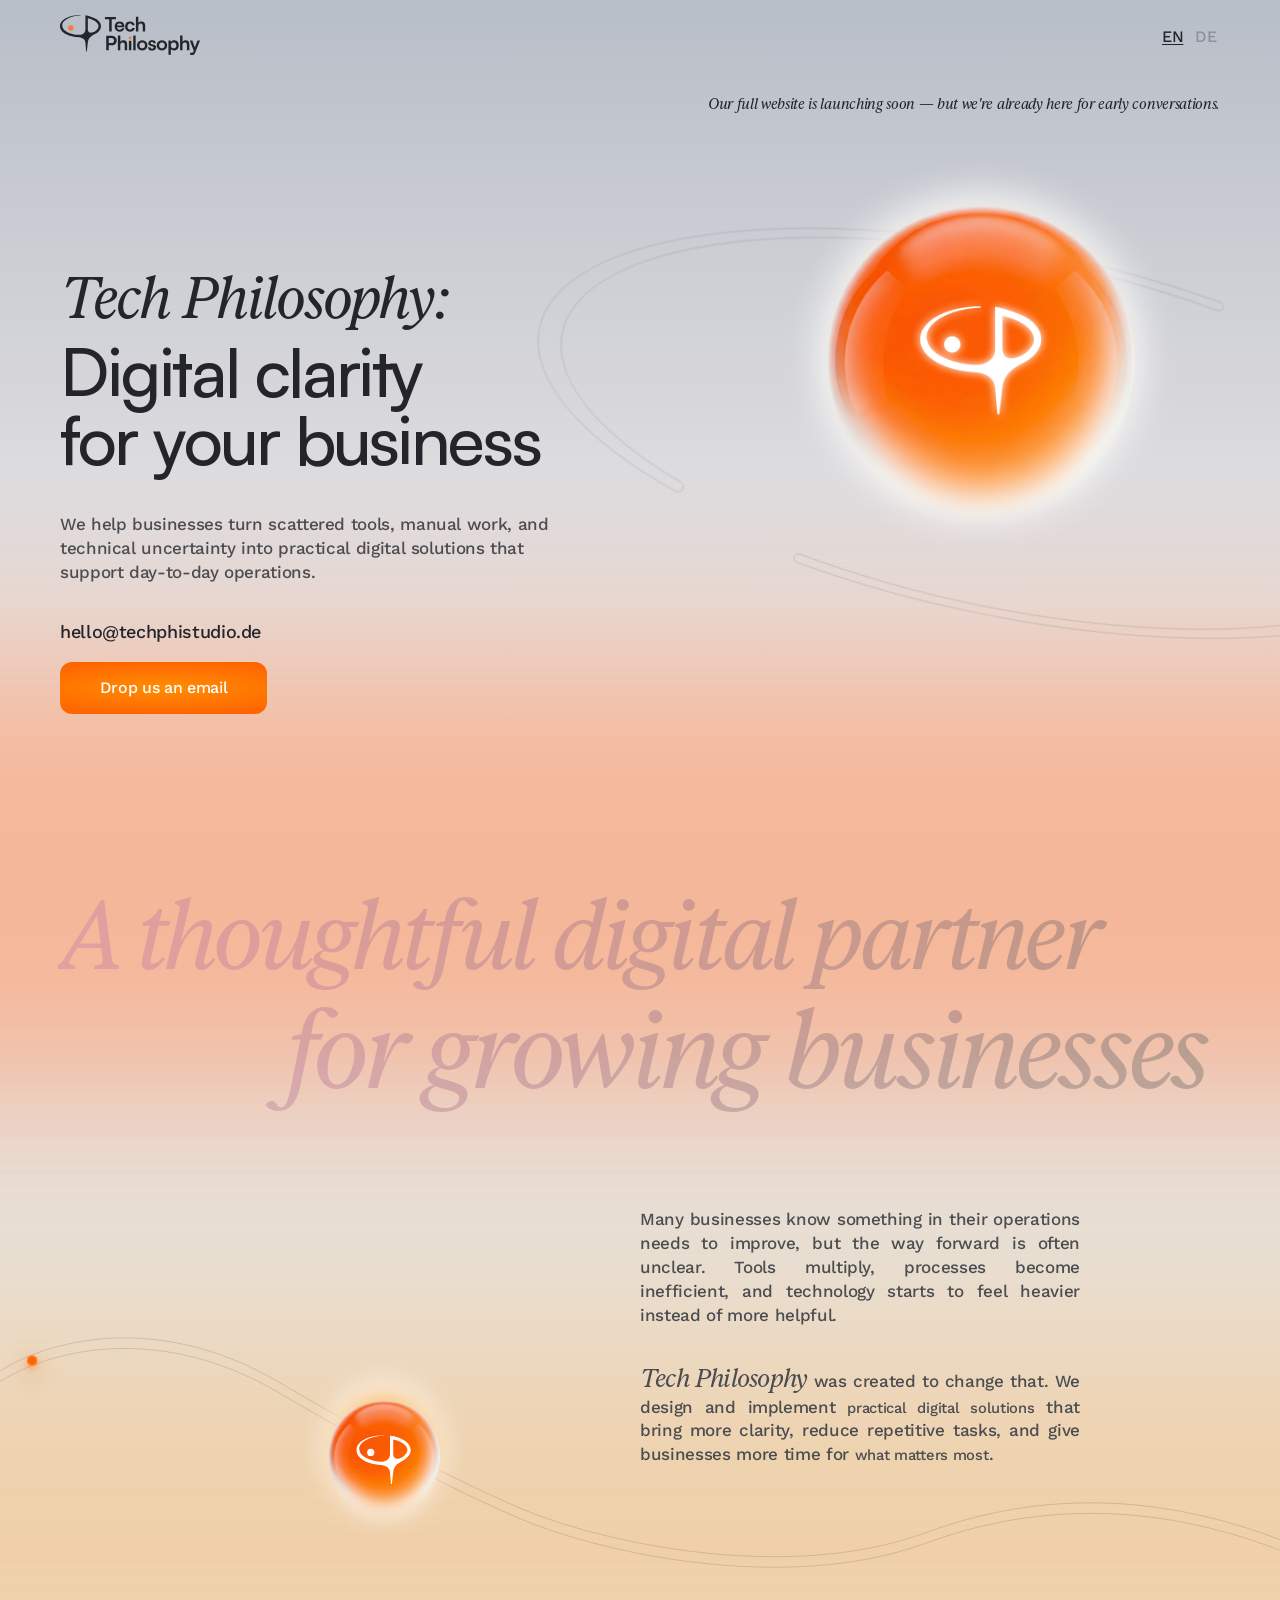
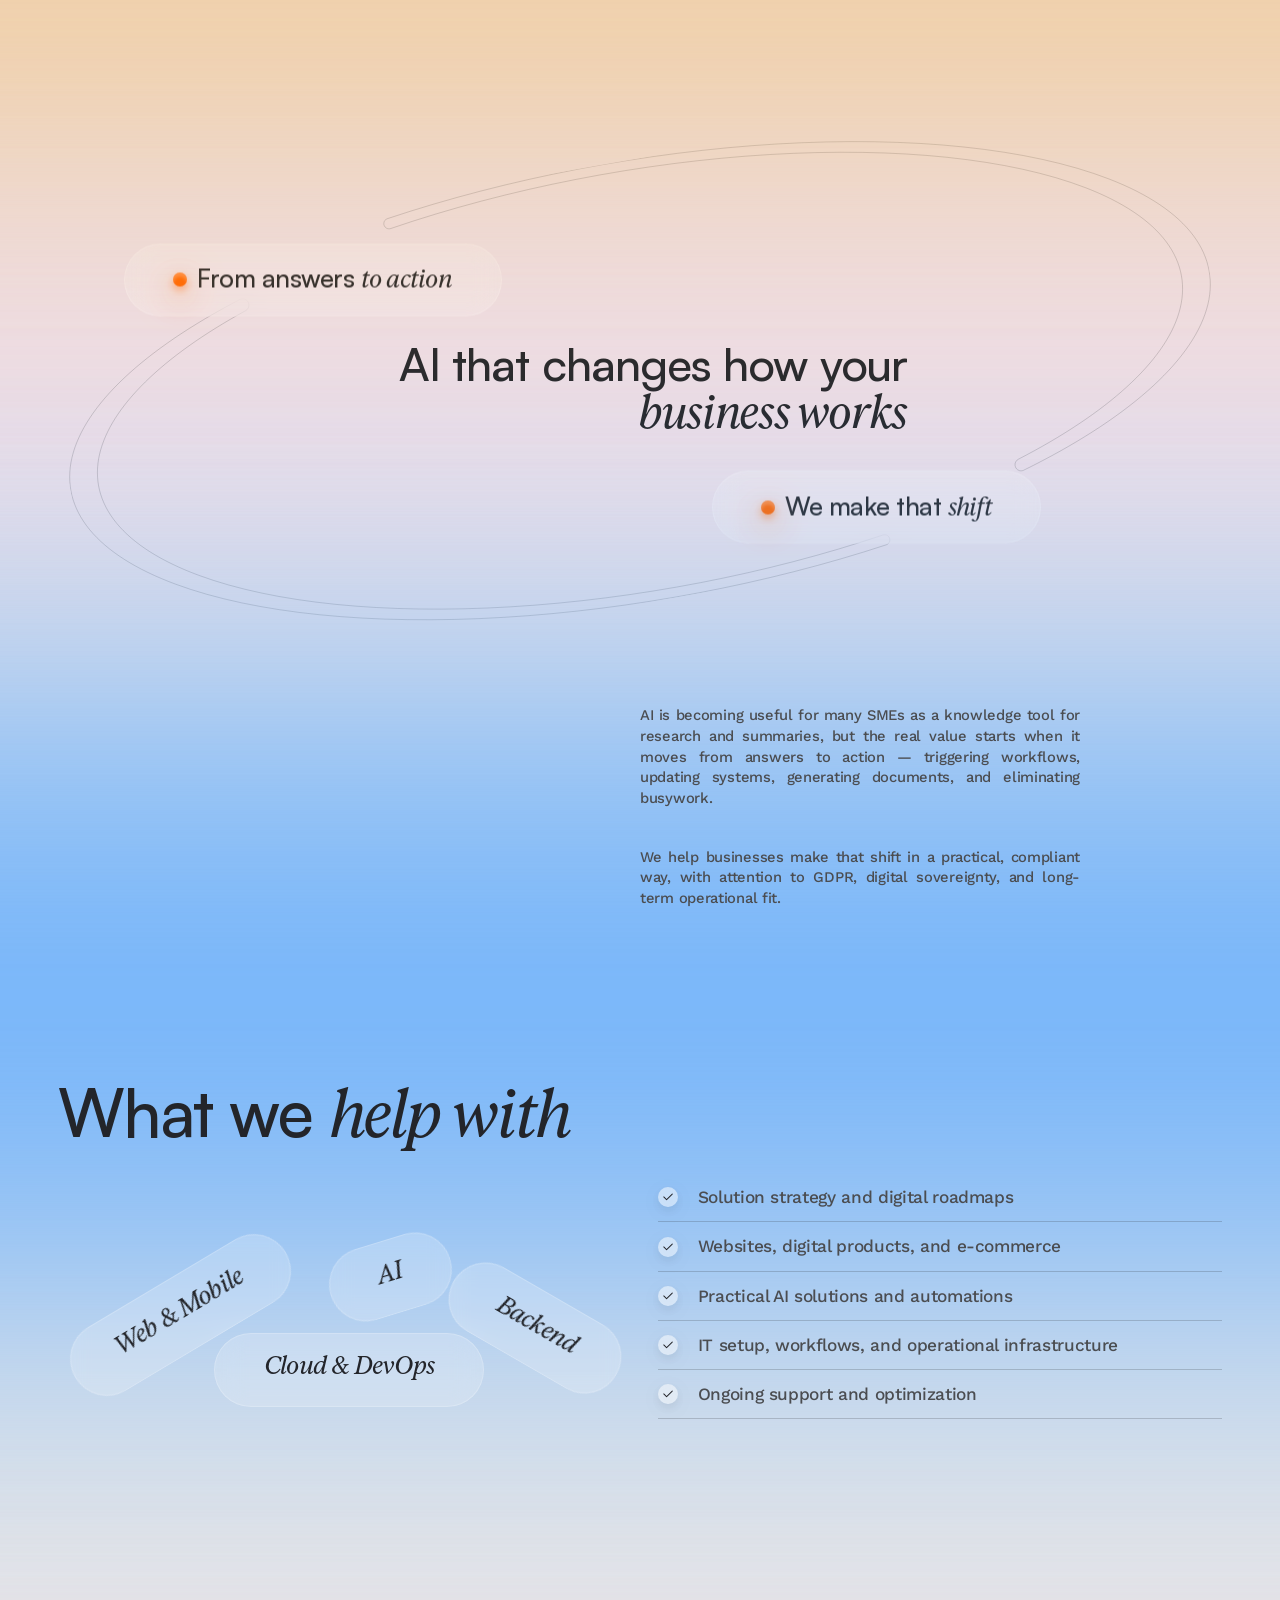
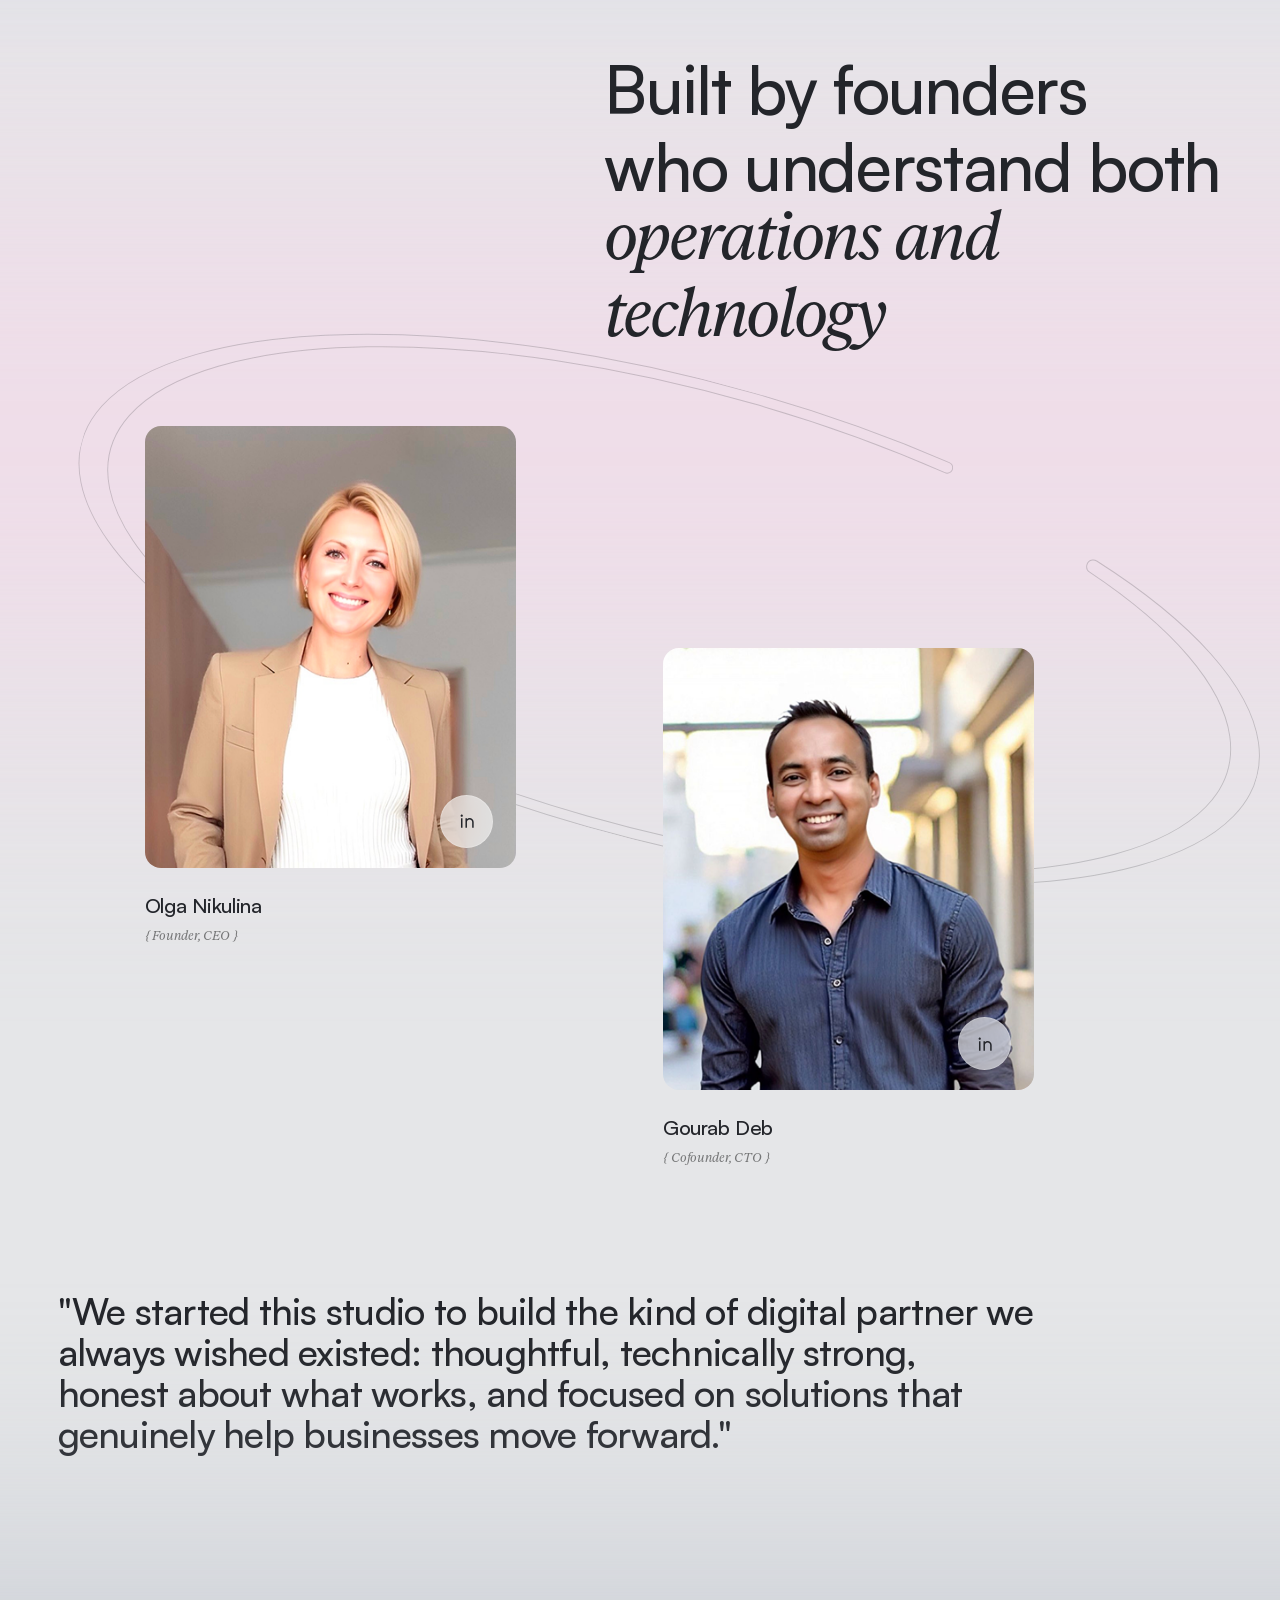
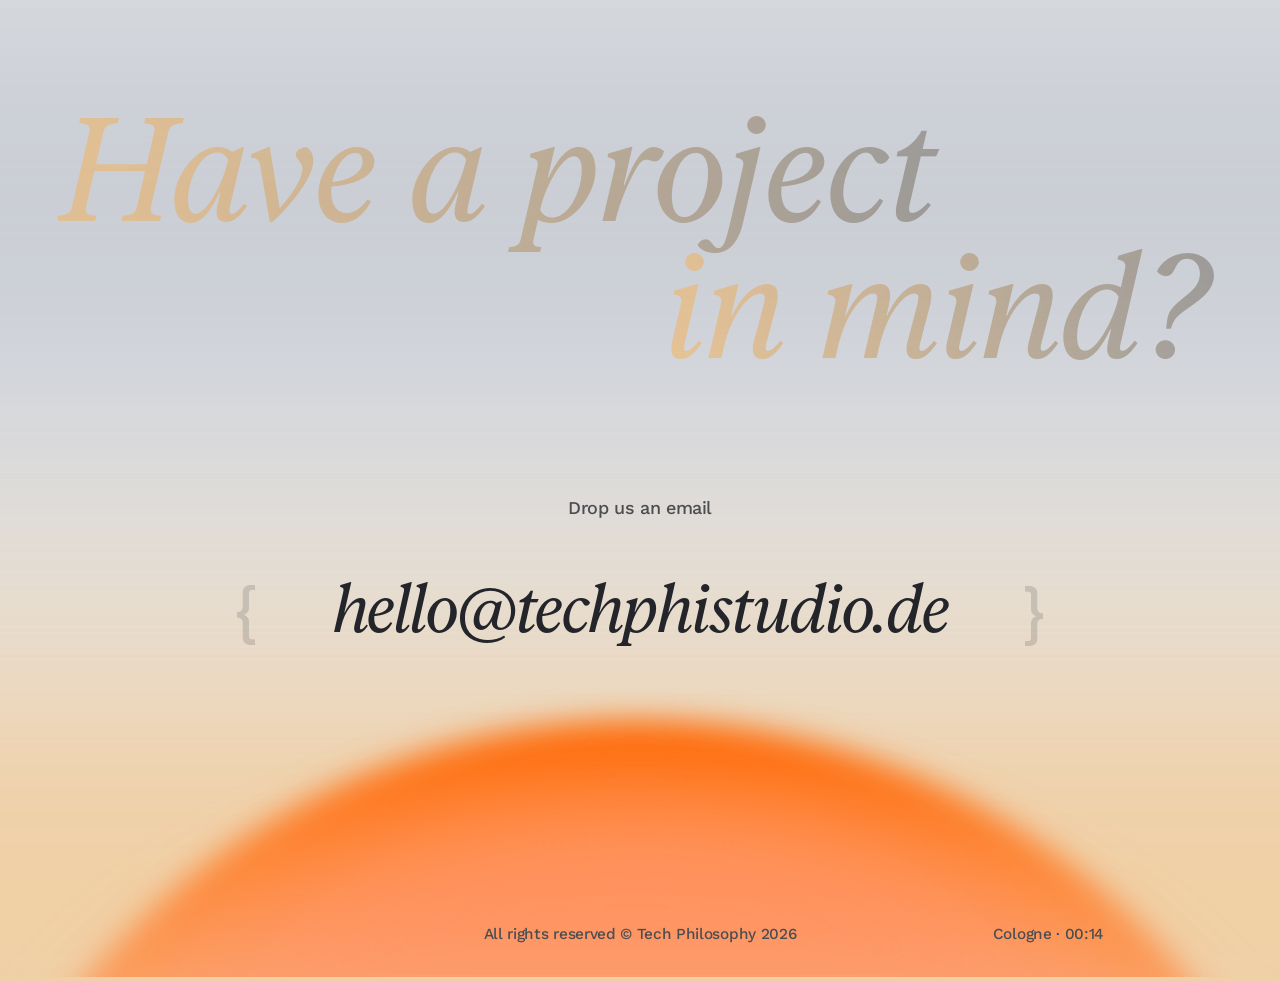
==== commit a178d4e0: "Commit" ====
--- a/index.html
+++ b/index.html
@@ -4,6 +4,7 @@
 <head>
   <meta charset="UTF-8" />
   <meta name="viewport" content="width=device-width, initial-scale=1.0" />
+  <meta name="theme-color" content="#bbc0ca"> <!-- Set Meta Colour for Mobile Browsers -->
   <link rel="stylesheet" href="./css/header.css" />
   <link rel="stylesheet" href="./css/main.css" />
   <link rel="stylesheet" href="./css/responsive.css" />
@@ -340,11 +341,11 @@
                   <path id="orbitPath2Mobile" opacity="0.2"
                     d="M39.0293 11.123C65.4114 -0.678176 102.841 -2.73454 144.584 5.39355C184.972 13.2578 226.77 30.1452 262.895 53.1494C263.463 53.5114 263.814 54.2822 263.833 55.1543C263.852 56.0245 263.534 56.836 262.972 57.2568C262.552 57.5705 262.078 57.5847 261.656 57.3105C226.684 34.585 185.876 17.8984 146.461 10.2236C106.696 2.4807 70.9141 4.4103 45.6006 15.7334C20.2529 27.0719 7.06379 47.0961 8.53125 72.1758C9.91211 95.773 24.1779 122.298 48.8047 147.477C49.5062 148.194 49.763 149.365 49.5801 150.452C49.3947 151.554 48.8038 152.36 48.042 152.547C47.5992 152.655 47.1135 152.524 46.6973 152.118C18.4113 124.528 2.11987 95.2663 0.614258 69.54C-0.902326 43.6236 12.6815 22.909 39.0293 11.123Z"
                     stroke="#23252A" />
-                  <g id="ball1Mobile" style="filter:drop-shadow(0 9px 18.4px #eba87b) drop-shadow(0 4px 4px rgba(255,102,0,0.49));" opacity="1">
+                  <g id="ball1Mobile" style="filter:drop-shadow(0 9px 18.4px #eba87b) drop-shadow(0 4px 4px rgba(255,102,0,0.49));" opacity="0">
                     <circle class="core" cx="0" cy="0" r="18" fill="#FF6600" stroke="rgba(255,255,255,0.08)" stroke-width="1" />
                     <circle class="ring" cx="0" cy="0" r="17" fill="none" stroke="rgba(255,255,255,0.25)" stroke-width="1" />
                   </g>
-                  <g id="ball2Mobile" style="filter:drop-shadow(0 9px 18.4px #eba87b) drop-shadow(0 4px 4px rgba(255,102,0,0.49));" opacity="1">
+                  <g id="ball2Mobile" style="filter:drop-shadow(0 9px 18.4px #eba87b) drop-shadow(0 4px 4px rgba(255,102,0,0.49));" opacity="0">
                     <circle class="core" cx="0" cy="0" r="18" fill="#FF6600" stroke="rgba(255,255,255,0.08)" stroke-width="1" />
                     <circle class="ring" cx="0" cy="0" r="17" fill="none" stroke="rgba(255,255,255,0.25)" stroke-width="1" />
                   </g>
@@ -376,11 +377,11 @@
                   <path id="orbitPath2Mobile2" opacity="0.2"
                     d="M315.971 11.123C289.589 -0.678176 252.159 -2.73454 210.416 5.39355C170.028 13.2578 128.23 30.1452 92.1055 53.1494C91.537 53.5114 91.1856 54.2822 91.167 55.1543C91.1485 56.0245 91.4657 56.836 92.0283 57.2568C92.4479 57.5705 92.9217 57.5847 93.3438 57.3105C128.316 34.585 169.124 17.8984 208.539 10.2236C248.304 2.4807 284.086 4.4103 309.399 15.7334C334.747 27.0719 347.936 47.0961 346.469 72.1758C345.088 95.773 330.822 122.298 306.195 147.477C305.494 148.194 305.237 149.365 305.42 150.452C305.605 151.554 306.196 152.36 306.958 152.547C307.401 152.655 307.886 152.524 308.303 152.118C336.589 124.528 352.88 95.2663 354.386 69.54C355.902 43.6236 342.319 22.909 315.971 11.123Z"
                     stroke="#23252A" />
-                  <g id="ball1Mobile2" style="filter:drop-shadow(0 9px 18.4px #eba87b) drop-shadow(0 4px 4px rgba(255,102,0,0.49));" opacity="1">
+                  <g id="ball1Mobile2" style="filter:drop-shadow(0 9px 18.4px #eba87b) drop-shadow(0 4px 4px rgba(255,102,0,0.49));" opacity="0">
                     <circle class="core" cx="0" cy="0" r="18" fill="#FF6600" stroke="rgba(255,255,255,0.08)" stroke-width="1" />
                     <circle class="ring" cx="0" cy="0" r="17" fill="none" stroke="rgba(255,255,255,0.25)" stroke-width="1" />
                   </g>
-                  <g id="ball2Mobile2" style="filter:drop-shadow(0 9px 18.4px #eba87b) drop-shadow(0 4px 4px rgba(255,102,0,0.49));" opacity="1">
+                  <g id="ball2Mobile2" style="filter:drop-shadow(0 9px 18.4px #eba87b) drop-shadow(0 4px 4px rgba(255,102,0,0.49));" opacity="0">
                     <circle class="core" cx="0" cy="0" r="18" fill="#FF6600" stroke="rgba(255,255,255,0.08)" stroke-width="1" />
                     <circle class="ring" cx="0" cy="0" r="17" fill="none" stroke="rgba(255,255,255,0.25)" stroke-width="1" />
                   </g>
@@ -432,7 +433,7 @@
         </div>
 
         <div class="contact-svg">
-          <img src="./assets/img/Ellipse 21895.svg" alt="Footer Gradient" />
+          <img src="./assets/img/Ellipse 21895.svg" class="footer-svg" alt="Footer Gradient" />
         </div>
 
         <div class="contact-language-container">
--- a/css/main.css
+++ b/css/main.css
@@ -233,7 +233,7 @@
   margin-bottom: 0;
   opacity: 0;
   translate: -48px 0;
-  animation: heroTextRevealLeft 0.6s ease-out 2.35s forwards;
+  animation: heroImageReveal 0.6s ease-out 2.35s forwards;
 }
 
 .hero-button {
@@ -262,7 +262,7 @@
   text-decoration: none;
   opacity: 0;
   translate: -48px 0;
-  animation: heroTextRevealLeft 0.6s ease-out 2.55s forwards;
+  animation: heroImageReveal 0.6s ease-out 2.55s forwards;
 }
 
 .hero-orbit-wrapper {
--- a/css/responsive.css
+++ b/css/responsive.css
@@ -395,6 +395,7 @@
 
 /* Tablets portrait: 900px and below */
 @media (max-width: 900px) {
+
   .hero,
   .contact-container {
     padding-right: 1.5rem;
@@ -472,6 +473,7 @@
 
 /* Phones: 560px and below */
 @media (max-width: 560px) {
+
   .hero,
   .middle-header-container,
   .curve-vector-container,
@@ -534,7 +536,7 @@
     top: -2.75rem;
   }
 
-  .curve-vector-container > svg {
+  .curve-vector-container>svg {
     min-width: 48.75rem;
     transform: translateX(-38%);
   }
@@ -601,6 +603,7 @@
 
 /* Small phones: 480px and below */
 @media (max-width: 480px) {
+
   .middle-header-1,
   .middle-header-2 {
     font-size: clamp(1.625rem, 7.5vw, 2.25rem);
@@ -670,7 +673,7 @@
 @media (max-width: 480px) {
   .what-we-help-container {
     padding: 0 16px;
-    padding-top: 240px;
+    padding-top: 450px;
   }
 
   .what-we-help-header {
@@ -937,19 +940,13 @@
 
 @media (max-width: 1439px) {
   .main-container {
-    --hero-gradient-height: clamp(
-      900px,
-      calc(900px + (1440px - 100vw) * 0.42),
-      1180px
-    );
-    --blur-orange-top: calc(
-      var(--hero-gradient-height) - clamp(170px, 16vw, 220px)
-    );
-    --blur-orange-height: clamp(
-      400px,
-      calc(400px + (1440px - 100vw) * 0.08),
-      460px
-    );
+    --hero-gradient-height: clamp(900px,
+        calc(900px + (1440px - 100vw) * 0.42),
+        1180px);
+    --blur-orange-top: calc(var(--hero-gradient-height) - clamp(170px, 16vw, 220px));
+    --blur-orange-height: clamp(400px,
+        calc(400px + (1440px - 100vw) * 0.08),
+        460px);
     --section-blur-width: clamp(1100px, 170vw, 2200px);
   }
 
@@ -1075,8 +1072,296 @@
   }
 }
 
-/* Responsive for Mobile Screen */
+/* ── About container: 375px and below ────────────── */
 @media (max-width: 375px) {
+  .language-option {
+    font-size: 16px;
+  }
+
+  .about-container {
+    padding-top: clamp(20px, 5vw, 40px);
+    padding-left: 1rem;
+    padding-right: 1rem;
+  }
+
+  .header-container2 {
+    justify-content: flex-start;
+  }
+
+  .about-header {
+    padding-right: 0;
+  }
+
+  .header-title,
+  .header-title2 {
+    font-size: clamp(20px, 6vw, 28px);
+    line-height: 1.18;
+  }
+
+  .orbit-section {
+    display: none;
+  }
+
+  /* Stacked vertical profile cards */
+  .profiles-row {
+    position: relative;
+    display: flex;
+    flex-direction: column;
+    align-items: center;
+    gap: 10rem;
+    height: auto;
+    padding-top: 20px;
+    padding-bottom: 20px;
+    width: 100%;
+  }
+
+  .profile-container3,
+  .profile-container4 {
+    position: relative;
+    top: auto;
+    left: auto;
+    width: 100%;
+    max-width: 300px;
+    display: flex;
+    flex-direction: column;
+    align-items: center;
+    gap: 2rem;
+    overflow: visible;
+    margin-left: auto;
+    margin-right: auto;
+  }
+
+  /* Orbit SVG curves behind each card */
+  .profile-orbit-mobile {
+    display: block;
+    position: absolute;
+    width: 95vw;
+    left: 50%;
+    transform: translateX(-50%);
+    top: -15%;
+    z-index: 0;
+    pointer-events: none;
+    opacity: 1;
+  }
+
+  .profile-container3 .profile-orbit-mobile {
+    top: 32%;
+  }
+
+  .profile-container4 .profile-orbit-mobile {
+    transform: translateX(-50%);
+    transform-origin: center;
+    top: -10%;
+  }
+
+  /* Photo card */
+  .profile-card-img-wrap {
+    position: relative;
+    width: 100%;
+    z-index: 1;
+    border-radius: 16px;
+    overflow: hidden;
+  }
+
+  .profile-image-container {
+    width: 100%;
+    height: auto;
+    max-height: 320px;
+    object-fit: cover;
+    display: block;
+    border-radius: 16px;
+  }
+
+  .linkedin-badge {
+    position: absolute;
+    bottom: 14px;
+    right: 12px;
+    width: 36px;
+    height: 36px;
+    border-radius: 50%;
+    background: rgba(255, 255, 255, 0.65);
+    backdrop-filter: blur(12px);
+    border: 1px solid rgba(255, 255, 255, 0.3);
+    display: flex;
+    align-items: center;
+    justify-content: center;
+    z-index: 2;
+  }
+
+  .linkedin-badge svg {
+    width: 16px;
+    height: 16px;
+  }
+
+  /* Name + role */
+  .profile-info-container {
+    z-index: 1;
+    position: relative;
+    padding-left: 2px;
+  }
+
+  .profile-info3 {
+    gap: 4px;
+  }
+
+  .mission-title {
+    font-size: 16px;
+    font-weight: 500;
+    letter-spacing: -0.02em;
+  }
+
+  .profile-role {
+    font-size: 12px;
+    color: #757677;
+  }
+
+  /* Quote */
+  .about-text-container {
+    margin-top: 28px;
+    width: 100%;
+    padding-bottom: 28px;
+  }
+
+  .about-text-container p {
+    font-size: clamp(14px, 4vw, 18px);
+    line-height: 1.45;
+    letter-spacing: -0.02em;
+  }
+
+  .curve-highlight {
+    font-size: clamp(18px, 2vw, 26px);
+  }
+
+  .central-vector-text {
+    font-size: clamp(14px, 7vw, 26px);
+  }
+
+  .central-vector-span-text {
+    font-size: clamp(14px, 7vw, 26px);
+  }
+
+  .what-we-help-container-upper-text p {
+    color: var(--Gray-text, #4b4d51);
+    text-align: justify;
+
+    /* 📱Body/B2-Regular */
+    font-family: "Work Sans";
+    font-size: 16px;
+    font-style: normal;
+    font-weight: 400;
+    line-height: 140%;
+    /* 22.4px */
+    letter-spacing: -0.32px;
+  }
+
+  .header-title {
+    color: var(--Black, #23252a);
+
+    /* 📱Header/H2-Medium */
+    font-family: Satoshi;
+    font-size: 40px;
+    font-style: normal;
+    font-weight: 500;
+    line-height: 116%;
+    /* 46.4px */
+    letter-spacing: -0.8px;
+  }
+
+  .header-title2 {
+    color: var(--Black, #23252a);
+
+    /* 📱Header/H2-Italic */
+    font-family: "Ivar Text";
+    font-size: 40px;
+    font-style: italic;
+    font-weight: 400;
+    line-height: 116%;
+    /* 46.4px */
+    letter-spacing: -1.2px;
+    text-align: right;
+    margin-top: -12%;
+  }
+
+  .about-text-container p {
+    color: var(--Black, #23252a);
+
+    /* 📱Header/H3-Medium */
+    font-family: Satoshi;
+    font-size: 24px;
+    font-style: normal;
+    font-weight: 500;
+    line-height: 116%;
+    /* 27.84px */
+    letter-spacing: -0.48px;
+  }
+
+  .mission-title {
+    color: var(--Black, #23252a);
+
+    /* 📱Header/H3-Medium */
+    font-family: Satoshi;
+    font-size: 24px;
+    font-style: normal;
+    font-weight: 500;
+    line-height: 116%;
+    /* 27.84px */
+    letter-spacing: -0.48px;
+  }
+
+  .profile-role {
+    color: var(--Light-gray-text, #757677);
+
+    /* 📱Body/B2-Italic */
+    font-family: "Ivar Text";
+    font-size: 16px;
+    font-style: italic;
+    font-weight: 400;
+    line-height: 140%;
+    /* 22.4px */
+    letter-spacing: -0.32px;
+  }
+
+  .project-header-container {
+    height: clamp(220px, 68vw, 505px);
+  }
+
+  .contact-text-container {
+    height: clamp(220px, 68vw, 505px);
+  }
+
+  .project-header-container::before {
+    top: 0;
+    height: clamp(220px, 100vw, 400px);
+  }
+
+  .footer-svg {
+    width: 450px;
+    height: 500px;
+    margin-left: -50px;
+    margin-right: -50px;
+  }
+
+  .contact-container {
+    height: clamp(340px, 140vw, 700px);
+  }
+
+  .contact-container::before {
+    bottom: -100px;
+    height: clamp(260px, 100vw, 525px);
+  }
+
+  .text-2 {
+    right: 2%;
+    top: 245%;
+  }
+
+  .learn-about-text-container p {
+    font-size: 22px;
+  }
+}
+
+/* ── About container: 375px and below ────────────── */
+@media (max-width: 420px) {
   .hero-orbit-wrapper {
     position: absolute;
     width: 120%;
@@ -1149,7 +1434,7 @@
     color: var(--Black, #23252a);
     text-align: center;
     font-family: "Ivar Text";
-    font-size: 16px;
+    font-size: 14px;
     font-style: italic;
     font-weight: 400;
     line-height: 140%;
@@ -1169,7 +1454,8 @@
     font-size: 16px;
     font-style: normal;
     font-weight: 500;
-    line-height: 140%; /* 22.4px */
+    line-height: 140%;
+    /* 22.4px */
     letter-spacing: -0.32px;
   }
 
@@ -1185,7 +1471,7 @@
     padding: 0.875rem 1rem;
     transform: translateX(-50%);
     border-radius: 0.5rem;
-    font-size: 0.75rem;
+    font-size: 16px;
     line-height: 1.2;
     letter-spacing: -0.0125rem;
     z-index: 3;
@@ -1206,7 +1492,7 @@
 
   .middle-header-1,
   .middle-header-2 {
-    font-size: clamp(1.625rem, 15vw, 5rem);
+    font-size: clamp(1.625rem, 14vw, 5rem);
     line-height: 1.1;
     letter-spacing: -0.02em;
   }
@@ -1219,16 +1505,16 @@
   }
 
   .curve-image-container {
-    left: 24%;
-    width: 9.875rem;
+    left: 25%;
+    width: 12.875rem;
     transform: rotate(-15deg);
-    top: 12%;
+    top: 5%;
   }
 
   .curve-text-container {
     display: flex;
     width: clamp(260px, 33vw, 445px);
-    width: clamp(150px, 93vw, 340px);
+    width: clamp(150px, 89vw, 365px);
     flex-direction: column;
     align-items: flex-start;
     gap: clamp(16px, 10vw, 40px);
@@ -1248,7 +1534,8 @@
     font-size: 16px;
     font-style: normal;
     font-weight: 400;
-    line-height: 140%; /* 22.4px */
+    line-height: 140%;
+    /* 22.4px */
     letter-spacing: -0.32px;
   }
 
@@ -1303,20 +1590,23 @@
     font-size: clamp(24px, 8.6vw, 48px);
     color: var(--Black, #23252a);
     font-family: Satoshi;
-    font-size: 38px;
+    font-size: 32px;
     font-style: normal;
     font-weight: 500;
-    line-height: 116%; /* 44.08px */
+    line-height: 116%;
+    /* 44.08px */
     letter-spacing: -0.76px;
+    display: block;
   }
 
   .central-vector-main-span-text {
     font-size: clamp(24px, 8.6vw, 48px);
     color: var(--Black, #23252a);
-    font-size: 38px;
+    font-size: 32px;
     font-style: normal;
     font-weight: 500;
-    line-height: 116%; /* 44.08px */
+    line-height: 116%;
+    /* 44.08px */
     letter-spacing: -0.76px;
   }
 
@@ -1329,11 +1619,11 @@
     position: relative;
     bottom: auto;
     width: 100%;
-    top: 25rem;
+    top: 18rem;
   }
 
   .what-we-help-container-upper-text {
-    width: clamp(150px, 90vw, 338px);
+    width: clamp(150px, 89vw, 367px);
     left: 5%;
     right: 5%;
     top: 30%;
@@ -1440,10 +1730,21 @@
     gap: 0;
     padding-top: 20px;
   }
-}
-
-/* ── About container: 375px and below ────────────── */
-@media (max-width: 375px) {
+
+  .curve-company-name {
+    color: #4b4d51;
+    font-family: "Ivar Text", serif;
+    font-size: clamp(18px, 6vw, 30px);
+    font-style: italic;
+    font-weight: 400;
+    line-height: 116%;
+    letter-spacing: -0.03em;
+  }
+
+  .language-option {
+    font-size: 16px;
+  }
+
   .about-container {
     padding-top: clamp(20px, 5vw, 40px);
     padding-left: 1rem;
@@ -1615,7 +1916,8 @@
     font-size: 16px;
     font-style: normal;
     font-weight: 400;
-    line-height: 140%; /* 22.4px */
+    line-height: 140%;
+    /* 22.4px */
     letter-spacing: -0.32px;
   }
 
@@ -1624,10 +1926,11 @@
 
     /* 📱Header/H2-Medium */
     font-family: Satoshi;
-    font-size: 40px;
+    font-size: 45px;
     font-style: normal;
     font-weight: 500;
-    line-height: 116%; /* 46.4px */
+    line-height: 116%;
+    /* 46.4px */
     letter-spacing: -0.8px;
   }
 
@@ -1636,16 +1939,30 @@
 
     /* 📱Header/H2-Italic */
     font-family: "Ivar Text";
-    font-size: 40px;
+    font-size: 45px;
     font-style: italic;
     font-weight: 400;
-    line-height: 116%; /* 46.4px */
+    line-height: 116%;
+    /* 46.4px */
     letter-spacing: -1.2px;
     text-align: right;
     margin-top: -12%;
   }
 
   .about-text-container p {
+    color: var(--Black, #23252a);
+
+    /* 📱Header/H3-Medium */
+    font-family: Satoshi;
+    font-size: 26px;
+    font-style: normal;
+    font-weight: 500;
+    line-height: 116%;
+    /* 27.84px */
+    letter-spacing: -0.48px;
+  }
+
+  .mission-title {
     color: var(--Black, #23252a);
 
     /* 📱Header/H3-Medium */
@@ -1653,19 +1970,8 @@
     font-size: 24px;
     font-style: normal;
     font-weight: 500;
-    line-height: 116%; /* 27.84px */
-    letter-spacing: -0.48px;
-  }
-
-  .mission-title {
-    color: var(--Black, #23252a);
-
-    /* 📱Header/H3-Medium */
-    font-family: Satoshi;
-    font-size: 24px;
-    font-style: normal;
-    font-weight: 500;
-    line-height: 116%; /* 27.84px */
+    line-height: 116%;
+    /* 27.84px */
     letter-spacing: -0.48px;
   }
 
@@ -1677,7 +1983,8 @@
     font-size: 16px;
     font-style: italic;
     font-weight: 400;
-    line-height: 140%; /* 22.4px */
+    line-height: 140%;
+    /* 22.4px */
     letter-spacing: -0.32px;
   }
 
@@ -1709,4 +2016,397 @@
     bottom: -100px;
     height: clamp(260px, 100vw, 525px);
   }
-}
+
+  .text-2 {
+    right: 2%;
+    top: 245%;
+  }
+
+  .curve-company-name {
+    color: #4b4d51;
+    font-family: "Ivar Text", serif;
+    font-size: clamp(18px, 6vw, 30px);
+    font-style: italic;
+    font-weight: 400;
+    line-height: 116%;
+    letter-spacing: -0.03em;
+  }
+
+  .learn-about-text-container p {
+    font-size: 22px;
+  }
+}
+
+@media (max-width: 320px) {
+  .hero-title {
+    font-size: 2.5rem;
+  }
+
+  .hero-image {
+    width: 300px;
+    top: -6rem;
+    left: 63%;
+    transform: translateX(-50%);
+    height: 300px;
+  }
+
+  .hero-top-text {
+    font-size: 12px;
+  }
+
+  .curve-media {
+    left: -65%;
+  }
+
+  .central-vector-container {
+    margin-top: 24rem;
+  }
+
+  .central-vector-main-text {
+    font-size: 28px;
+  }
+
+  .central-vector-main-span-text {
+    font-size: 28px;
+  }
+
+  .our-technologies-item {
+    padding: 12px 24px;
+    font-size: 22px;
+  }
+
+  .web-mobile {
+    left: -4%;
+    top: 43.2%;
+  }
+
+  .ai {
+    left: 31%;
+    top: 57.3%;
+  }
+
+  .backend {
+    left: 54.5%;
+    top: 64.9%;
+  }
+
+  .header-title {
+    font-size: 35px;
+  }
+
+  .header-title2 {
+    font-size: 35px;
+  }
+
+  .profile-info-container {
+    padding-left: 22px;
+  }
+
+  .profile-card-img-wrap {
+    width: 85%;
+  }
+
+  .mission-title {
+    font-size: 20px;
+  }
+
+  .profile-role {
+    font-size: 12px;
+  }
+
+  .about-text-container p {
+    font-size: 20px;
+  }
+
+  .profiles-row {
+    gap: 6rem;
+  }
+
+  .text-1 {
+    left: 0%;
+    top: 200%;
+  }
+
+  .text-2 {
+    right: 0%;
+    top: 254%;
+  }
+
+  .curve-text-container {
+    left: 3%;
+    right: 3%;
+  }
+
+  .learn-about-text-container p {
+    font-size: 22px;
+  }
+}
+
+@media (max-width: 340px) {
+  .hero-title {
+    font-size: 2.6rem;
+  }
+
+  .hero-image {
+    width: 300px;
+    top: -6rem;
+    left: 63%;
+    transform: translateX(-50%);
+    height: 300px;
+  }
+
+  .hero-top-text {
+    font-size: 12px;
+  }
+
+  .curve-text-container {
+    left: 5%;
+    right: 5%;
+  }
+
+  .curve-image-container {
+    left: 25%;
+    width: 10.875rem;
+    transform: rotate(-15deg);
+    top: 10%;
+  }
+
+  .curve-media {
+    left: -65%;
+  }
+
+  .central-vector-container {
+    margin-top: 24rem;
+  }
+
+  .central-vector-main-text {
+    font-size: 28px;
+  }
+
+  .central-vector-main-span-text {
+    font-size: 28px;
+  }
+
+  .our-technologies-item {
+    padding: 12px 24px;
+    font-size: 22px;
+  }
+
+  .web-mobile {
+    left: -4%;
+    top: 43.2%;
+  }
+
+  .ai {
+    left: 31%;
+    top: 57.3%;
+  }
+
+  .backend {
+    left: 54.5%;
+    top: 64.9%;
+  }
+
+  .header-title {
+    font-size: 35px;
+  }
+
+  .header-title2 {
+    font-size: 35px;
+  }
+
+  .profile-info-container {
+    padding-left: 22px;
+  }
+
+  .profile-card-img-wrap {
+    width: 85%;
+  }
+
+  .mission-title {
+    font-size: 20px;
+  }
+
+  .profile-role {
+    font-size: 12px;
+  }
+
+  .about-text-container p {
+    font-size: 20px;
+  }
+
+  .profiles-row {
+    gap: 6rem;
+  }
+
+  .text-1 {
+    left: 0%;
+    top: 200%;
+  }
+
+  .text-2 {
+    right: 0%;
+    top: 252%;
+  }
+
+  .what-we-help-container-upper-text {
+    width: clamp(150px, 90vw, 338px);
+    left: 5%;
+    right: 5%;
+    top: 26%;
+  }
+
+  .what-we-help-bottom-container {
+    position: relative;
+    bottom: auto;
+    width: 100%;
+    top: 12rem;
+  }
+
+  .about {
+    width: 100%;
+    height: auto;
+    flex-shrink: 0;
+    color: #23252a;
+    font-family: Satoshi, sans-serif;
+    position: relative;
+    display: flex;
+    flex-direction: column;
+    top: 20rem;
+  }
+}
+
+
+@media (max-width: 360px) {
+  .hero-title {
+    font-size: 2.8rem;
+  }
+
+  .hero-image {
+    width: 310px;
+    top: -6rem;
+    left: 58%;
+    transform: translateX(-50%);
+    height: 310px;
+  }
+
+  .hero-top-text {
+    font-size: 14px;
+  }
+
+  .curve-text-container {
+    left: 5%;
+    right: 5%;
+  }
+
+  .curve-image-container {
+    left: 25%;
+    width: 10.875rem;
+    transform: rotate(-15deg);
+    top: 10%;
+  }
+
+  .curve-media {
+    left: -65%;
+  }
+
+  .central-vector-container {
+    margin-top: 24rem;
+  }
+
+  .central-vector-main-text {
+    font-size: 30px;
+  }
+
+  .central-vector-main-span-text {
+    font-size: 30px;
+  }
+
+  .our-technologies-item {
+    padding: 12px 24px;
+    font-size: 22px;
+  }
+
+  .web-mobile {
+    left: -4%;
+    top: 43.2%;
+  }
+
+  .ai {
+    left: 31%;
+    top: 57.3%;
+  }
+
+  .backend {
+    left: 54.5%;
+    top: 64.9%;
+  }
+
+  .header-title {
+    font-size: 35px;
+  }
+
+  .header-title2 {
+    font-size: 35px;
+  }
+
+  .profile-info-container {
+    padding-left: 22px;
+  }
+
+  .profile-card-img-wrap {
+    width: 85%;
+  }
+
+  .mission-title {
+    font-size: 20px;
+  }
+
+  .profile-role {
+    font-size: 12px;
+  }
+
+  .about-text-container p {
+    font-size: 20px;
+  }
+
+  .profiles-row {
+    gap: 6rem;
+  }
+
+  .text-1 {
+    left: 0%;
+    top: 200%;
+  }
+
+  .text-2 {
+    right: 0%;
+    top: 252%;
+  }
+
+  .what-we-help-container-upper-text {
+    width: clamp(150px, 90vw, 338px);
+    left: 5%;
+    right: 5%;
+    top: 26%;
+  }
+
+  .what-we-help-bottom-container {
+    position: relative;
+    bottom: auto;
+    width: 100%;
+    top: 12rem;
+  }
+
+  .about {
+    width: 100%;
+    height: auto;
+    flex-shrink: 0;
+    color: #23252a;
+    font-family: Satoshi, sans-serif;
+    position: relative;
+    display: flex;
+    flex-direction: column;
+    top: 20rem;
+  }
+}
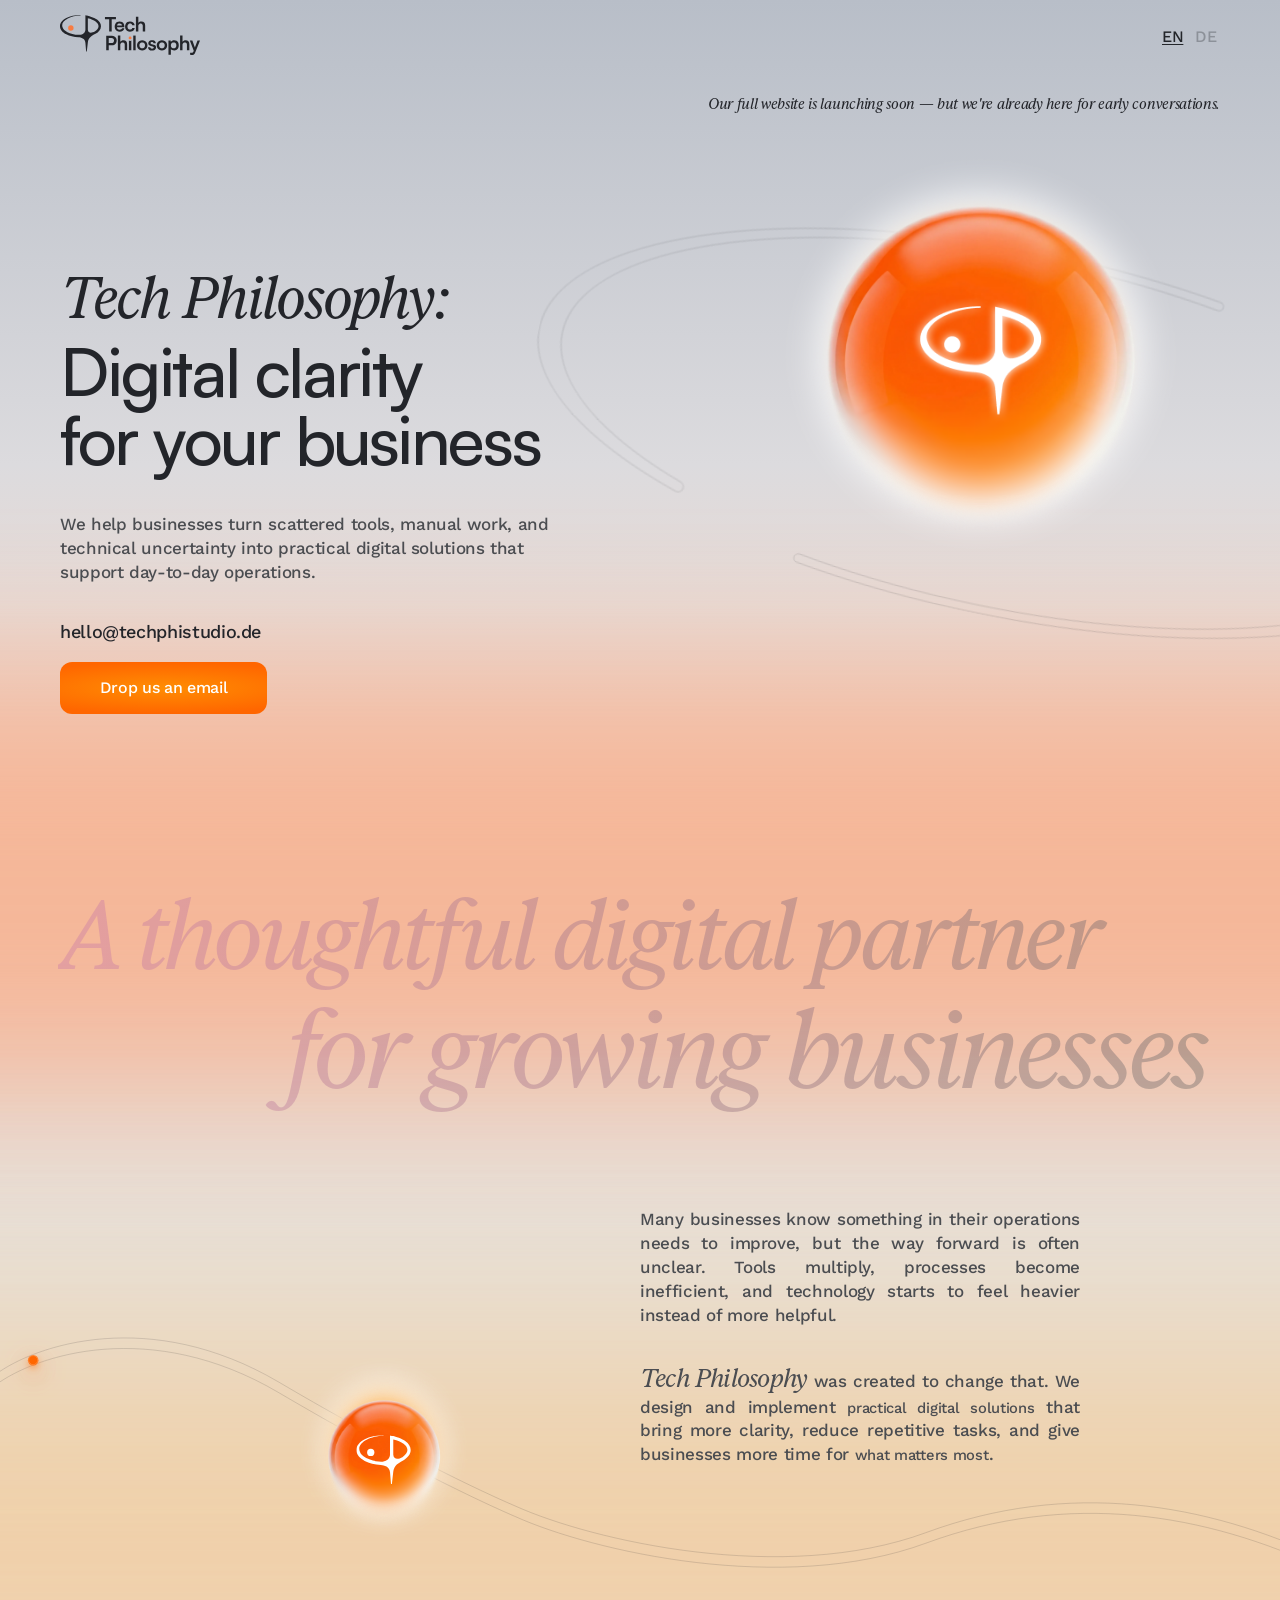
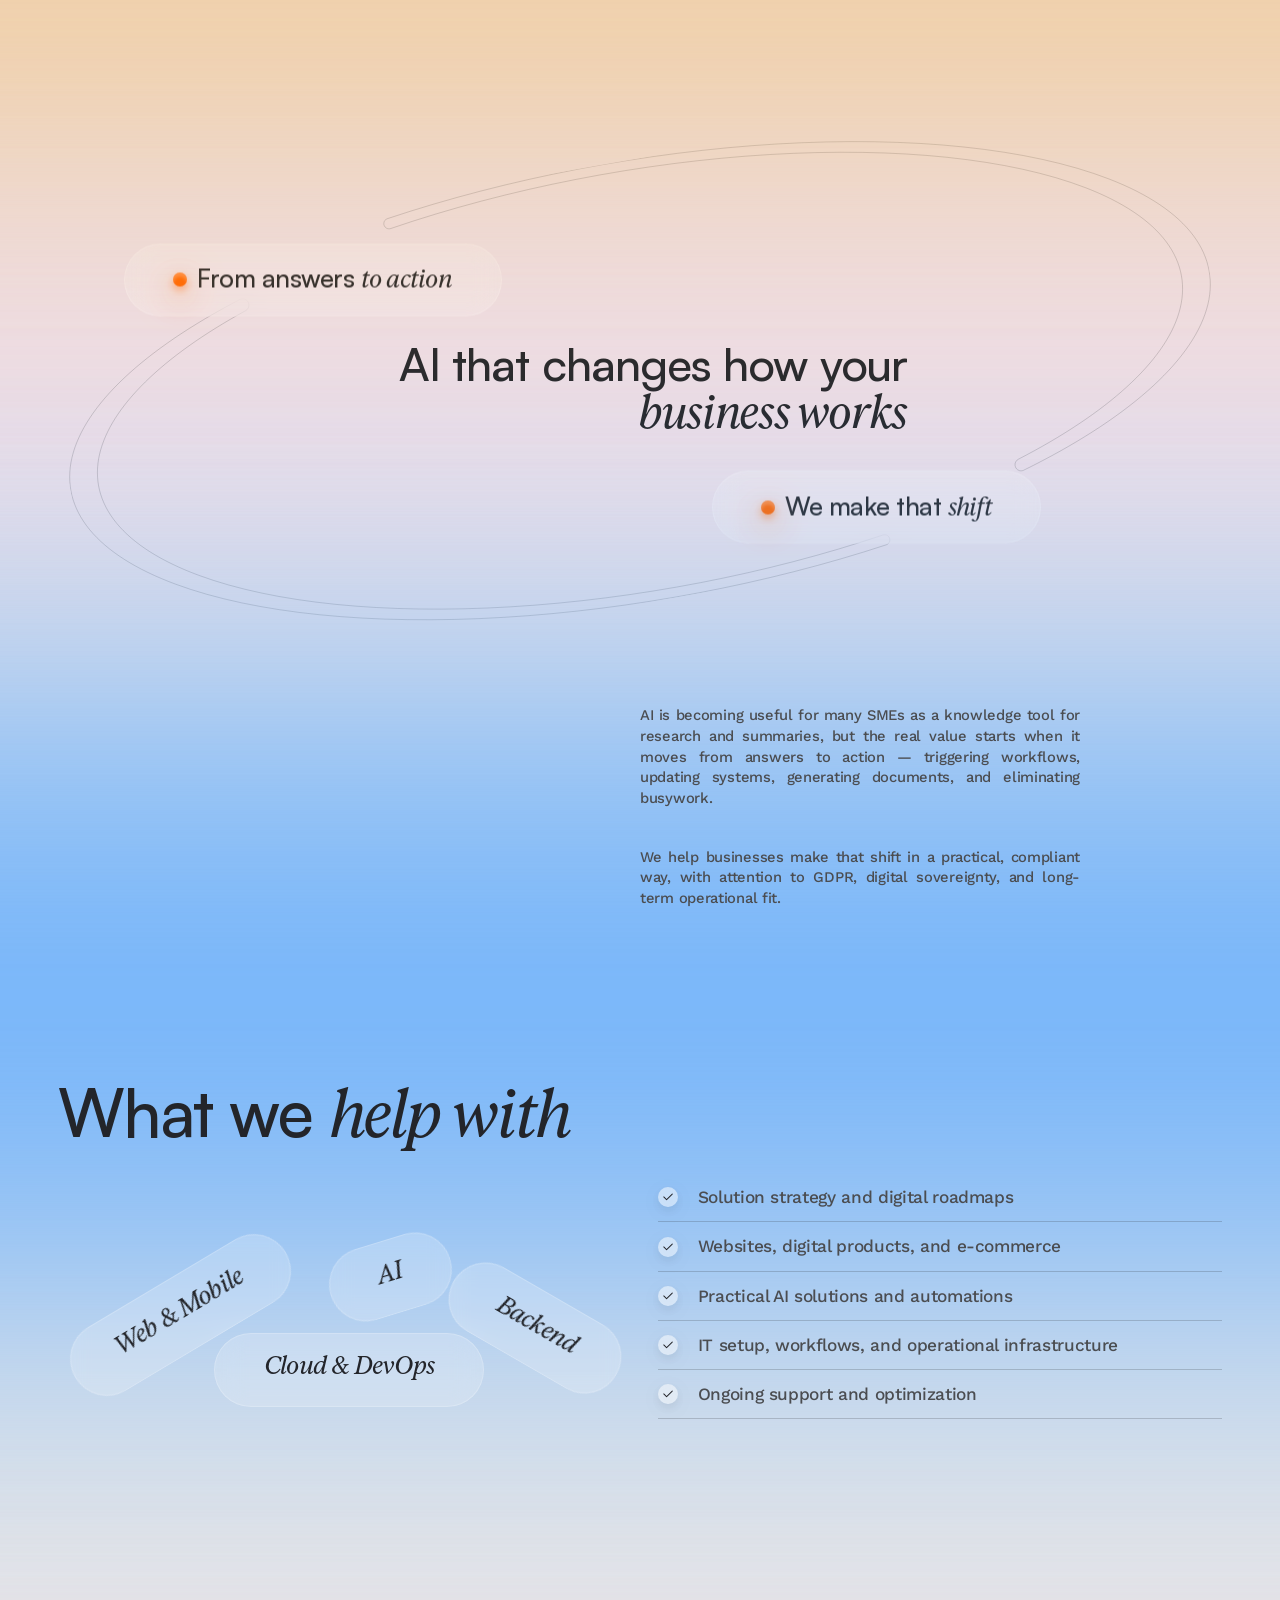
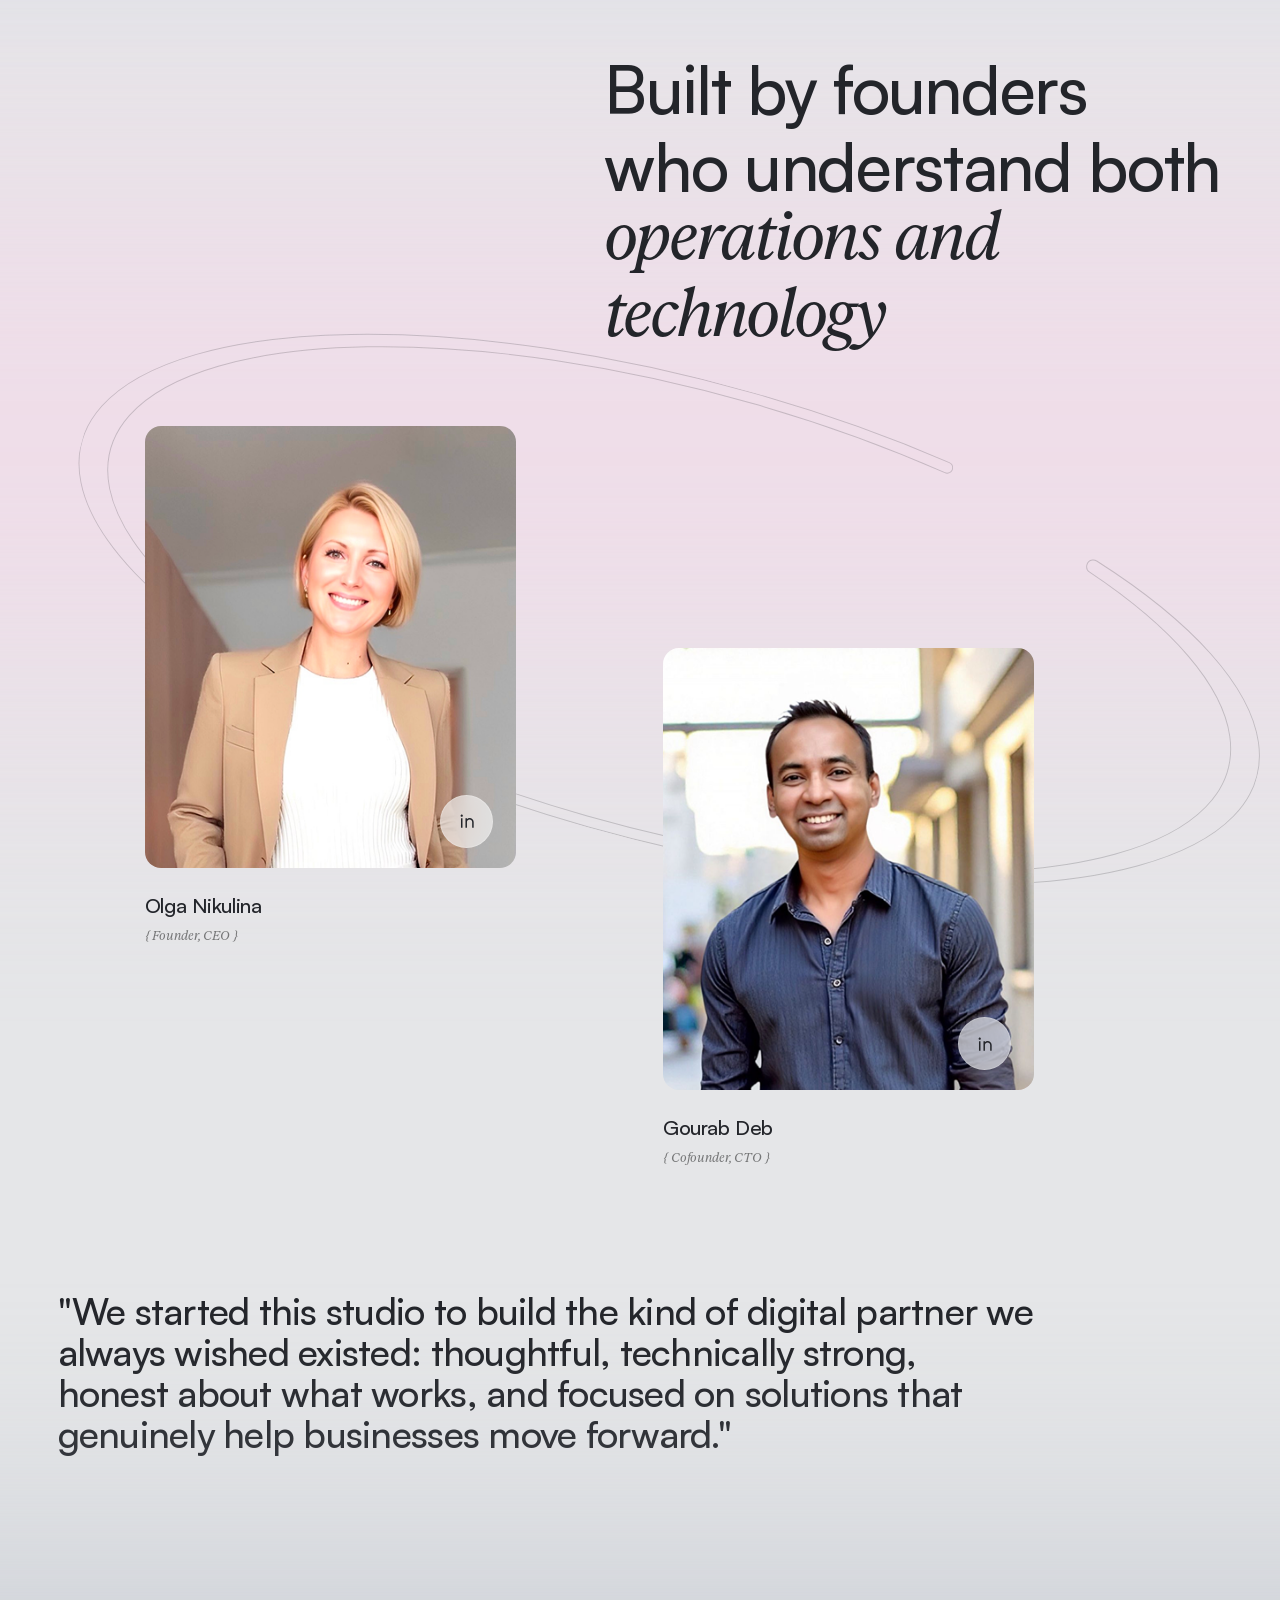
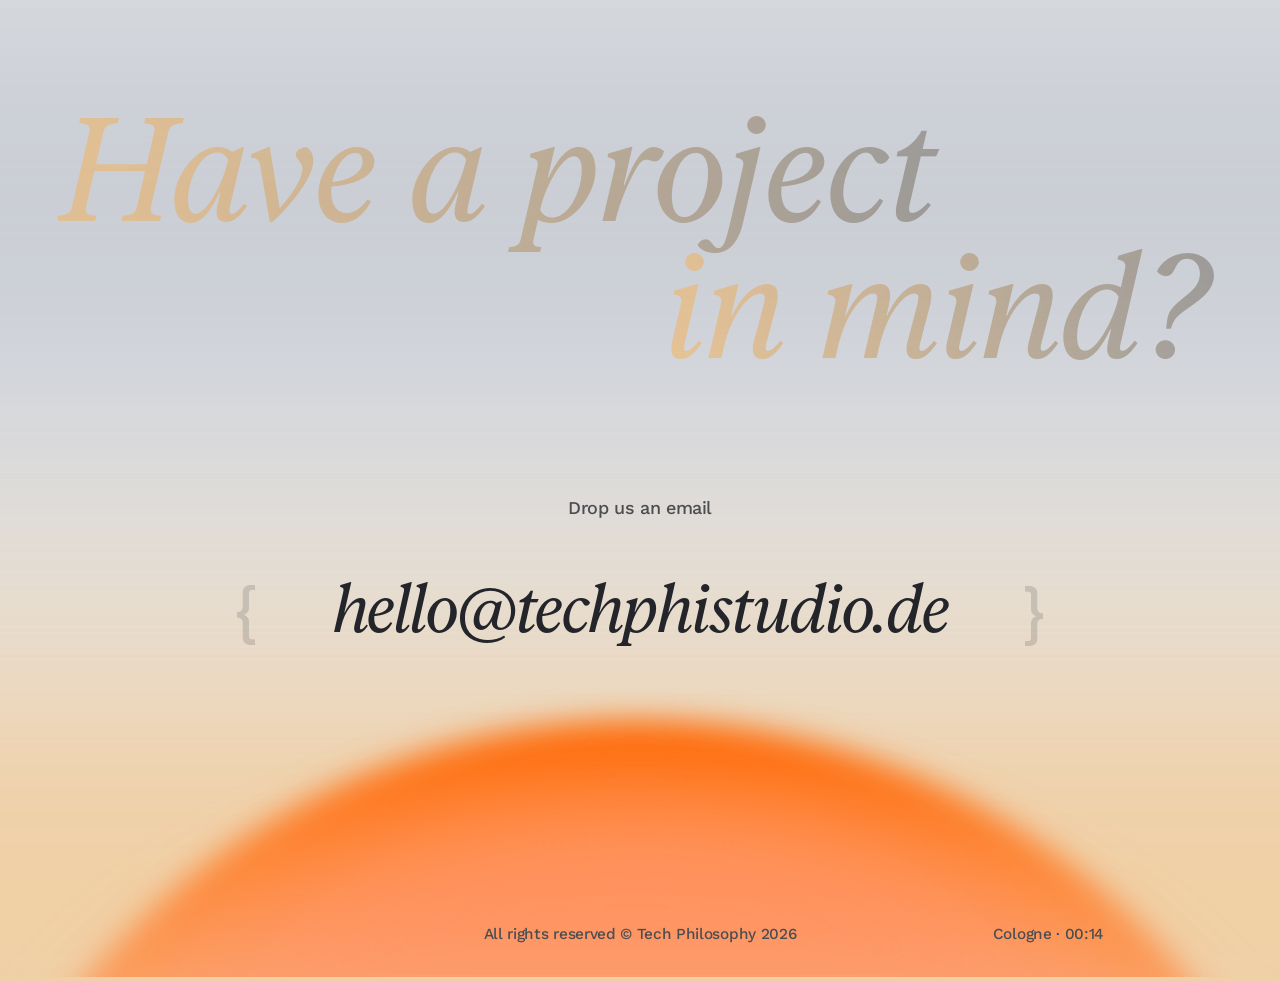
==== commit caa1b084: "Commit" ====
--- a/index.html
+++ b/index.html
@@ -8,7 +8,6 @@
   <link rel="stylesheet" href="./css/header.css" />
   <link rel="stylesheet" href="./css/main.css" />
   <link rel="stylesheet" href="./css/responsive.css" />
-  <!-- <link rel="stylesheet" href="./css/responsive_new.css" /> -->
   <title>Tech Philosophy</title>
 </head>
 
--- a/css/responsive.css
+++ b/css/responsive.css
@@ -395,7 +395,6 @@
 
 /* Tablets portrait: 900px and below */
 @media (max-width: 900px) {
-
   .hero,
   .contact-container {
     padding-right: 1.5rem;
@@ -473,7 +472,6 @@
 
 /* Phones: 560px and below */
 @media (max-width: 560px) {
-
   .hero,
   .middle-header-container,
   .curve-vector-container,
@@ -536,7 +534,7 @@
     top: -2.75rem;
   }
 
-  .curve-vector-container>svg {
+  .curve-vector-container > svg {
     min-width: 48.75rem;
     transform: translateX(-38%);
   }
@@ -603,7 +601,6 @@
 
 /* Small phones: 480px and below */
 @media (max-width: 480px) {
-
   .middle-header-1,
   .middle-header-2 {
     font-size: clamp(1.625rem, 7.5vw, 2.25rem);
@@ -940,13 +937,19 @@
 
 @media (max-width: 1439px) {
   .main-container {
-    --hero-gradient-height: clamp(900px,
-        calc(900px + (1440px - 100vw) * 0.42),
-        1180px);
-    --blur-orange-top: calc(var(--hero-gradient-height) - clamp(170px, 16vw, 220px));
-    --blur-orange-height: clamp(400px,
-        calc(400px + (1440px - 100vw) * 0.08),
-        460px);
+    --hero-gradient-height: clamp(
+      900px,
+      calc(900px + (1440px - 100vw) * 0.42),
+      1180px
+    );
+    --blur-orange-top: calc(
+      var(--hero-gradient-height) - clamp(170px, 16vw, 220px)
+    );
+    --blur-orange-height: clamp(
+      400px,
+      calc(400px + (1440px - 100vw) * 0.08),
+      460px
+    );
     --section-blur-width: clamp(1100px, 170vw, 2200px);
   }
 
@@ -1335,10 +1338,10 @@
   }
 
   .footer-svg {
-    width: 450px;
-    height: 500px;
-    margin-left: -50px;
-    margin-right: -50px;
+    width: clamp(220px, 101vw, 450px);
+    height: clamp(250px, 134vw, 550px);
+    margin-left: clamp(-20px, -5vw, -50px);
+    margin-right: clamp(-20px, -5vw, -50px);
   }
 
   .contact-container {
@@ -1370,7 +1373,7 @@
 
   .hero-orbit-wrapper {
     min-height: 17.5rem;
-    margin-top: 25.375rem;
+    margin-top: 27.375rem;
   }
 
   .hero-title {
@@ -1395,11 +1398,11 @@
   }
 
   .hero-image {
-    width: 350px;
-    top: -8rem;
-    left: 63%;
+    width: clamp(220px, 96vw, 400px);
+    height: clamp(220px, 96vw, 400px);
+    top: clamp(-10rem, -40vw, -3rem);
+    left: clamp(50%, 76vw, 64%);
     transform: translateX(-50%);
-    height: 350px;
   }
 
   .hero-gardient {
@@ -1587,22 +1590,23 @@
 
   .central-vector-main-text {
     width: clamp(220px, 80.7vw, 550px);
-    font-size: clamp(24px, 8.6vw, 48px);
+    font-size: clamp(20px, 8.6vw, 37px);
     color: var(--Black, #23252a);
     font-family: Satoshi;
-    font-size: 32px;
+    font-size: clamp(20px, 8.6vw, 37px);
     font-style: normal;
     font-weight: 500;
     line-height: 116%;
     /* 44.08px */
     letter-spacing: -0.76px;
     display: block;
+    text-align: left;
   }
 
   .central-vector-main-span-text {
-    font-size: clamp(24px, 8.6vw, 48px);
+    font-size: clamp(20px, 8.6vw, 37px);
     color: var(--Black, #23252a);
-    font-size: 32px;
+    font-size: clamp(20px, 8.6vw, 37px);
     font-style: normal;
     font-weight: 500;
     line-height: 116%;
@@ -2002,10 +2006,10 @@
   }
 
   .footer-svg {
-    width: 450px;
-    height: 500px;
-    margin-left: -50px;
-    margin-right: -50px;
+    width: clamp(220px, 101vw, 450px);
+    height: clamp(250px, 134vw, 550px);
+    margin-left: clamp(-20px, -5vw, -50px);
+    margin-right: clamp(-20px, -5vw, -50px);
   }
 
   .contact-container {
@@ -2037,126 +2041,21 @@
   }
 }
 
-@media (max-width: 320px) {
+@media (max-width: 395px) {
   .hero-title {
-    font-size: 2.5rem;
+    font-size: 3rem;
   }
 
   .hero-image {
-    width: 300px;
-    top: -6rem;
-    left: 63%;
+    width: clamp(220px, 96vw, 400px);
+    height: clamp(220px, 96vw, 400px);
+    top: clamp(-10rem, -40vw, -3rem);
+    left: clamp(50%, 76vw, 64%);
     transform: translateX(-50%);
-    height: 300px;
   }
 
   .hero-top-text {
-    font-size: 12px;
-  }
-
-  .curve-media {
-    left: -65%;
-  }
-
-  .central-vector-container {
-    margin-top: 24rem;
-  }
-
-  .central-vector-main-text {
-    font-size: 28px;
-  }
-
-  .central-vector-main-span-text {
-    font-size: 28px;
-  }
-
-  .our-technologies-item {
-    padding: 12px 24px;
-    font-size: 22px;
-  }
-
-  .web-mobile {
-    left: -4%;
-    top: 43.2%;
-  }
-
-  .ai {
-    left: 31%;
-    top: 57.3%;
-  }
-
-  .backend {
-    left: 54.5%;
-    top: 64.9%;
-  }
-
-  .header-title {
-    font-size: 35px;
-  }
-
-  .header-title2 {
-    font-size: 35px;
-  }
-
-  .profile-info-container {
-    padding-left: 22px;
-  }
-
-  .profile-card-img-wrap {
-    width: 85%;
-  }
-
-  .mission-title {
-    font-size: 20px;
-  }
-
-  .profile-role {
-    font-size: 12px;
-  }
-
-  .about-text-container p {
-    font-size: 20px;
-  }
-
-  .profiles-row {
-    gap: 6rem;
-  }
-
-  .text-1 {
-    left: 0%;
-    top: 200%;
-  }
-
-  .text-2 {
-    right: 0%;
-    top: 254%;
-  }
-
-  .curve-text-container {
-    left: 3%;
-    right: 3%;
-  }
-
-  .learn-about-text-container p {
-    font-size: 22px;
-  }
-}
-
-@media (max-width: 340px) {
-  .hero-title {
-    font-size: 2.6rem;
-  }
-
-  .hero-image {
-    width: 300px;
-    top: -6rem;
-    left: 63%;
-    transform: translateX(-50%);
-    height: 300px;
-  }
-
-  .hero-top-text {
-    font-size: 12px;
+    font-size: 15px;
   }
 
   .curve-text-container {
@@ -2179,40 +2078,40 @@
     margin-top: 24rem;
   }
 
-  .central-vector-main-text {
-    font-size: 28px;
-  }
-
-  .central-vector-main-span-text {
-    font-size: 28px;
-  }
+  /* .central-vector-main-text {
+    font-size: 35px;
+  } */
+
+  /* .central-vector-main-span-text {
+    font-size: 35px;
+  } */
 
   .our-technologies-item {
-    padding: 12px 24px;
+    padding: 15px 30px;
     font-size: 22px;
   }
 
   .web-mobile {
     left: -4%;
-    top: 43.2%;
+    top: 39.2%;
   }
 
   .ai {
-    left: 31%;
-    top: 57.3%;
+    left: 28%;
+    top: 52.3%;
   }
 
   .backend {
-    left: 54.5%;
-    top: 64.9%;
+    left: 49.5%;
+    top: 63.9%;
   }
 
   .header-title {
-    font-size: 35px;
+    font-size: 44px;
   }
 
   .header-title2 {
-    font-size: 35px;
+    font-size: 44px;
   }
 
   .profile-info-container {
@@ -2232,7 +2131,7 @@
   }
 
   .about-text-container p {
-    font-size: 20px;
+    font-size: 25px;
   }
 
   .profiles-row {
@@ -2274,8 +2173,27 @@
     flex-direction: column;
     top: 20rem;
   }
-}
-
+
+  .profile-container3,
+  .profile-container4 {
+    position: relative;
+    top: auto;
+    left: auto;
+    width: 100%;
+    max-width: 340px;
+    display: flex;
+    flex-direction: column;
+    align-items: center;
+    gap: 2rem;
+    overflow: visible;
+    margin-left: auto;
+    margin-right: auto;
+  }
+
+  .profile-container3 .profile-orbit-mobile {
+    top: 26%;
+  }
+}
 
 @media (max-width: 360px) {
   .hero-title {
@@ -2283,11 +2201,11 @@
   }
 
   .hero-image {
-    width: 310px;
-    top: -6rem;
-    left: 58%;
+    width: clamp(220px, 96vw, 400px);
+    height: clamp(220px, 96vw, 400px);
+    top: clamp(-10rem, -40vw, -3rem);
+    left: clamp(50%, 76vw, 64%);
     transform: translateX(-50%);
-    height: 310px;
   }
 
   .hero-top-text {
@@ -2314,27 +2232,27 @@
     margin-top: 24rem;
   }
 
-  .central-vector-main-text {
+  /* .central-vector-main-text {
     font-size: 30px;
-  }
-
-  .central-vector-main-span-text {
+  } */
+
+  /* .central-vector-main-span-text {
     font-size: 30px;
-  }
+  } */
 
   .our-technologies-item {
-    padding: 12px 24px;
+    padding: 15px 30px;
     font-size: 22px;
   }
 
   .web-mobile {
     left: -4%;
-    top: 43.2%;
+    top: 39.2%;
   }
 
   .ai {
     left: 31%;
-    top: 57.3%;
+    top: 52.3%;
   }
 
   .backend {
@@ -2343,11 +2261,11 @@
   }
 
   .header-title {
-    font-size: 35px;
+    font-size: 40px;
   }
 
   .header-title2 {
-    font-size: 35px;
+    font-size: 40px;
   }
 
   .profile-info-container {
@@ -2409,4 +2327,243 @@
     flex-direction: column;
     top: 20rem;
   }
+}
+
+@media (max-width: 340px) {
+  .hero-title {
+    font-size: 2.6rem;
+  }
+
+  .hero-image {
+    width: clamp(220px, 96vw, 400px);
+    height: clamp(220px, 96vw, 400px);
+    top: clamp(-10rem, -40vw, -3rem);
+    left: clamp(50%, 76vw, 64%);
+    transform: translateX(-50%);
+  }
+
+  .hero-top-text {
+    font-size: 12px;
+  }
+
+  .curve-text-container {
+    left: 5%;
+    right: 5%;
+  }
+
+  .curve-image-container {
+    left: 25%;
+    width: 10.875rem;
+    transform: rotate(-15deg);
+    top: 10%;
+  }
+
+  .curve-media {
+    left: -65%;
+  }
+
+  .central-vector-container {
+    margin-top: 24rem;
+  }
+
+  /* .central-vector-main-text {
+    font-size: 28px;
+  } */
+
+  /* .central-vector-main-span-text {
+    font-size: 28px;
+  } */
+
+  .our-technologies-item {
+    padding: 12px 24px;
+    font-size: 22px;
+  }
+
+  .web-mobile {
+    left: -4%;
+    top: 43.2%;
+  }
+
+  .ai {
+    left: 31%;
+    top: 57.3%;
+  }
+
+  .backend {
+    left: 54.5%;
+    top: 64.9%;
+  }
+
+  .header-title {
+    font-size: 35px;
+  }
+
+  .header-title2 {
+    font-size: 35px;
+  }
+
+  .profile-info-container {
+    padding-left: 22px;
+  }
+
+  .profile-card-img-wrap {
+    width: 85%;
+  }
+
+  .mission-title {
+    font-size: 20px;
+  }
+
+  .profile-role {
+    font-size: 12px;
+  }
+
+  .about-text-container p {
+    font-size: 20px;
+  }
+
+  .profiles-row {
+    gap: 6rem;
+  }
+
+  .text-1 {
+    left: 0%;
+    top: 200%;
+  }
+
+  .text-2 {
+    right: 0%;
+    top: 252%;
+  }
+
+  .what-we-help-container-upper-text {
+    width: clamp(150px, 90vw, 338px);
+    left: 5%;
+    right: 5%;
+    top: 26%;
+  }
+
+  .what-we-help-bottom-container {
+    position: relative;
+    bottom: auto;
+    width: 100%;
+    top: 12rem;
+  }
+
+  .about {
+    width: 100%;
+    height: auto;
+    flex-shrink: 0;
+    color: #23252a;
+    font-family: Satoshi, sans-serif;
+    position: relative;
+    display: flex;
+    flex-direction: column;
+    top: 20rem;
+  }
+}
+
+@media (max-width: 320px) {
+  .hero-title {
+    font-size: 2.5rem;
+  }
+
+  .hero-image {
+    width: clamp(220px, 96vw, 400px);
+    height: clamp(220px, 96vw, 400px);
+    top: clamp(-10rem, -40vw, -3rem);
+    left: clamp(50%, 76vw, 64%);
+    transform: translateX(-50%);
+  }
+
+  .hero-top-text {
+    font-size: 12px;
+  }
+
+  .curve-media {
+    left: -65%;
+  }
+
+  .central-vector-container {
+    margin-top: 24rem;
+  }
+
+  /* .central-vector-main-text {
+    font-size: 28px;
+  } */
+
+  /* .central-vector-main-span-text {
+    font-size: 28px;
+  } */
+
+  .our-technologies-item {
+    padding: 12px 24px;
+    font-size: 22px;
+  }
+
+  .web-mobile {
+    left: -4%;
+    top: 43.2%;
+  }
+
+  .ai {
+    left: 31%;
+    top: 57.3%;
+  }
+
+  .backend {
+    left: 54.5%;
+    top: 64.9%;
+  }
+
+  .header-title {
+    font-size: 35px;
+  }
+
+  .header-title2 {
+    font-size: 35px;
+  }
+
+  .profile-info-container {
+    padding-left: 22px;
+  }
+
+  .profile-card-img-wrap {
+    width: 85%;
+  }
+
+  .mission-title {
+    font-size: 20px;
+  }
+
+  .profile-role {
+    font-size: 12px;
+  }
+
+  .about-text-container p {
+    font-size: 20px;
+  }
+
+  .profiles-row {
+    gap: 6rem;
+  }
+
+  .text-1 {
+    left: 0%;
+    top: 200%;
+  }
+
+  .text-2 {
+    right: 0%;
+    top: 254%;
+  }
+
+  .curve-text-container {
+    left: 5%;
+    right: 5%;
+  }
+
+  .learn-about-text-container p {
+    font-size: 22px;
+  }
 }
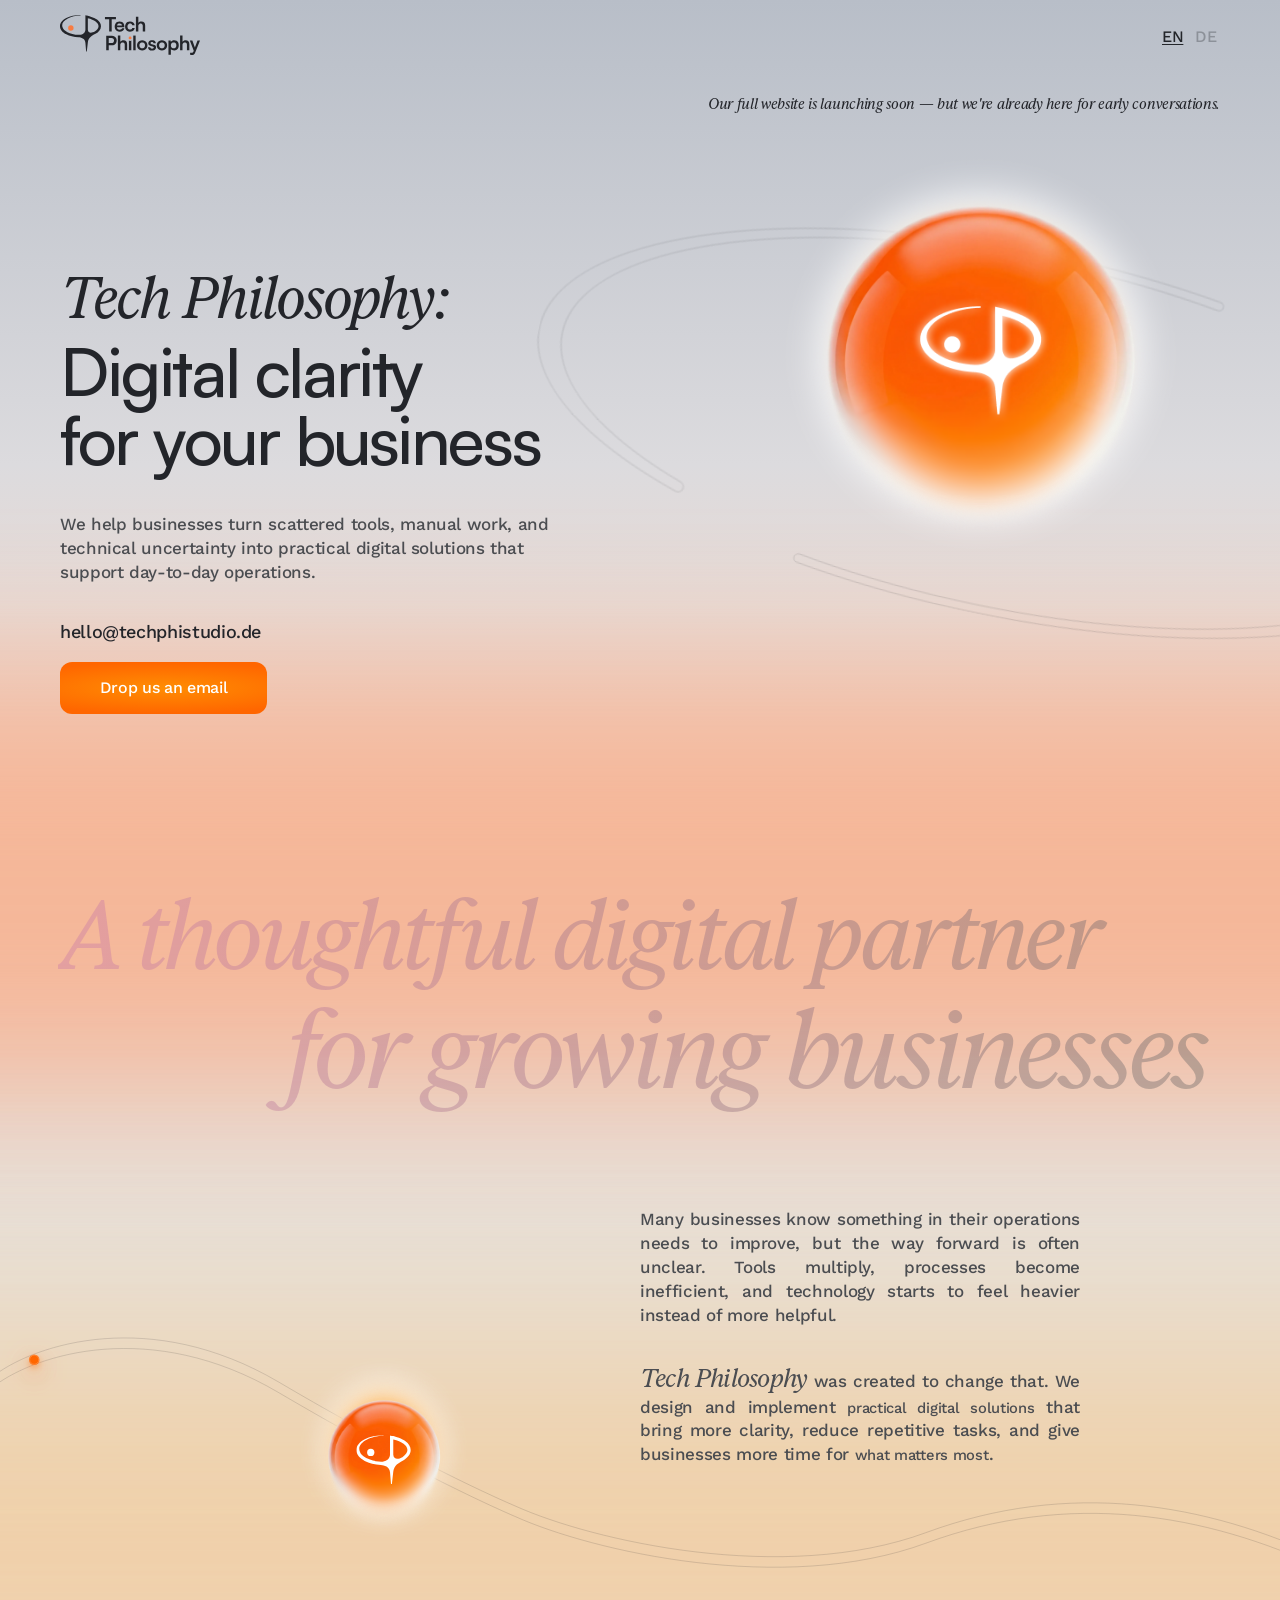
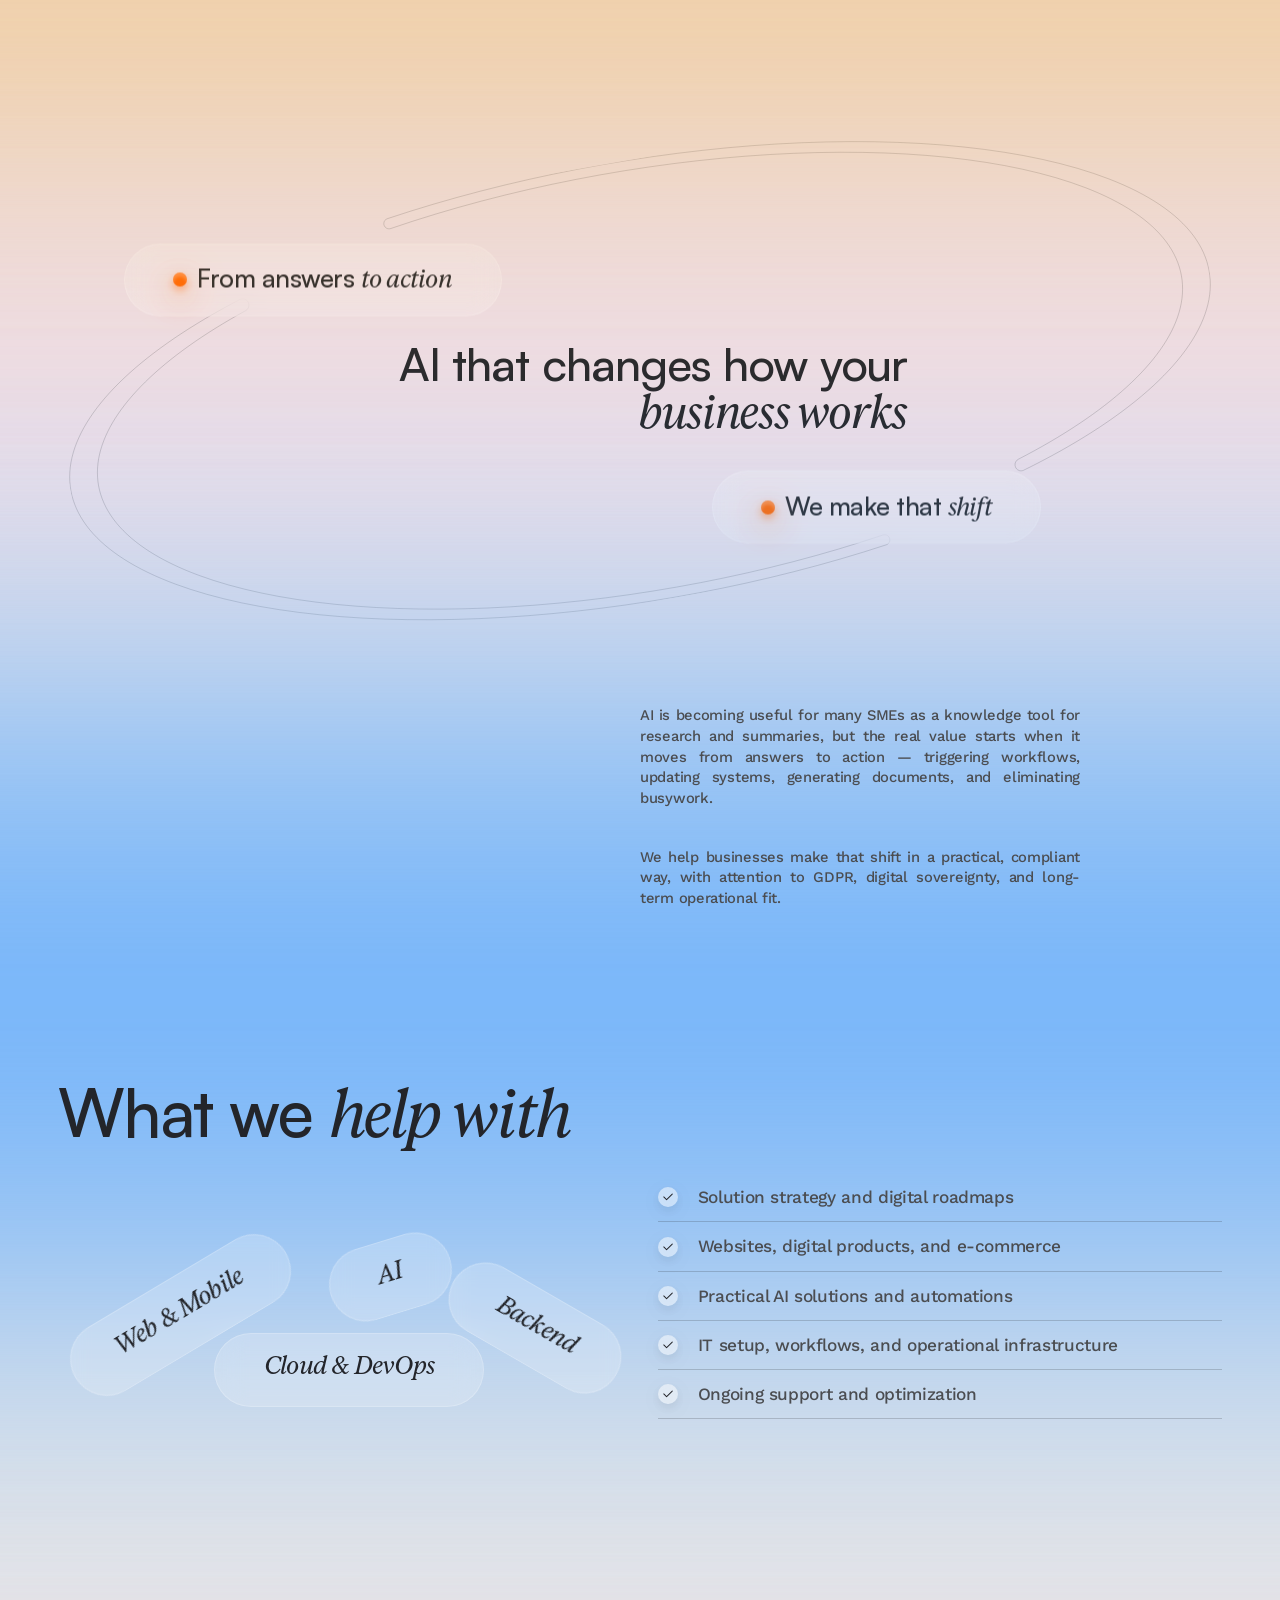
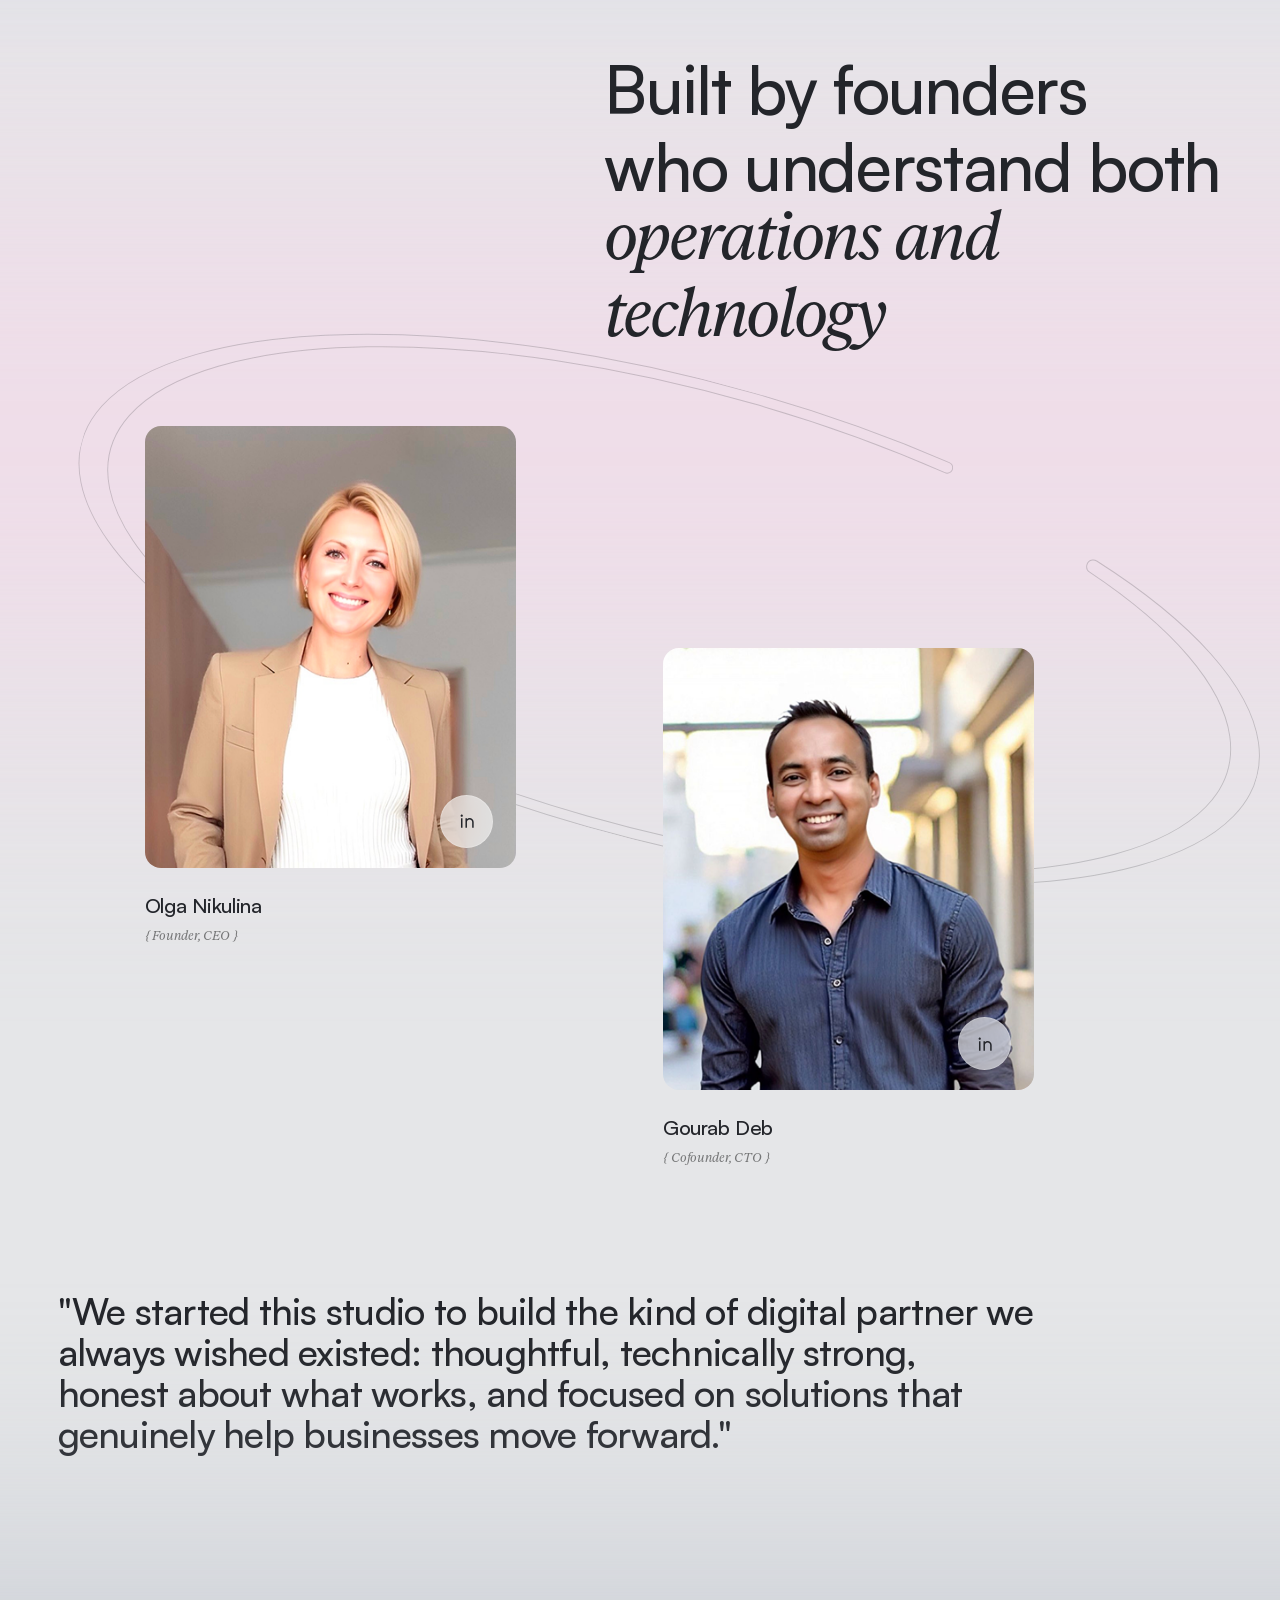
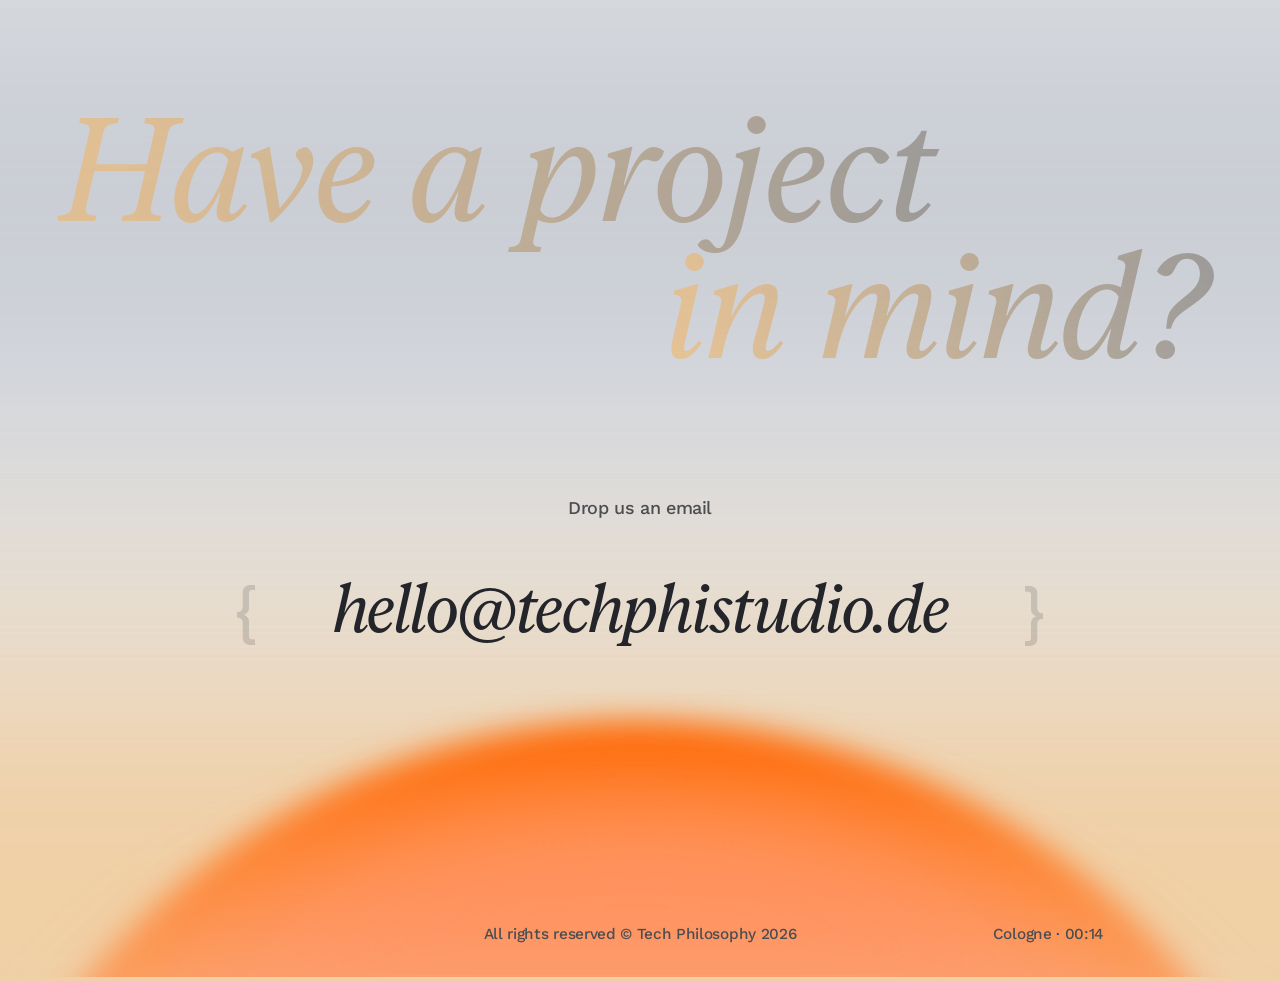
==== commit f972ccff: "commit" ====
--- a/index.html
+++ b/index.html
@@ -8,6 +8,7 @@
   <link rel="stylesheet" href="./css/header.css" />
   <link rel="stylesheet" href="./css/main.css" />
   <link rel="stylesheet" href="./css/responsive.css" />
+  <!-- <link rel="stylesheet" href="./css/responsive_new.css" /> -->
   <title>Tech Philosophy</title>
 </head>
 
@@ -410,7 +411,7 @@
             <p data-i18n="about_quote">
               “We started this studio to build the kind of digital partner we always wished existed: thoughtful,
               technically strong, honest about what works, and focused on solutions that genuinely help businesses move
-              forward ”
+              forward.”
             </p>
           </div>
         </div>
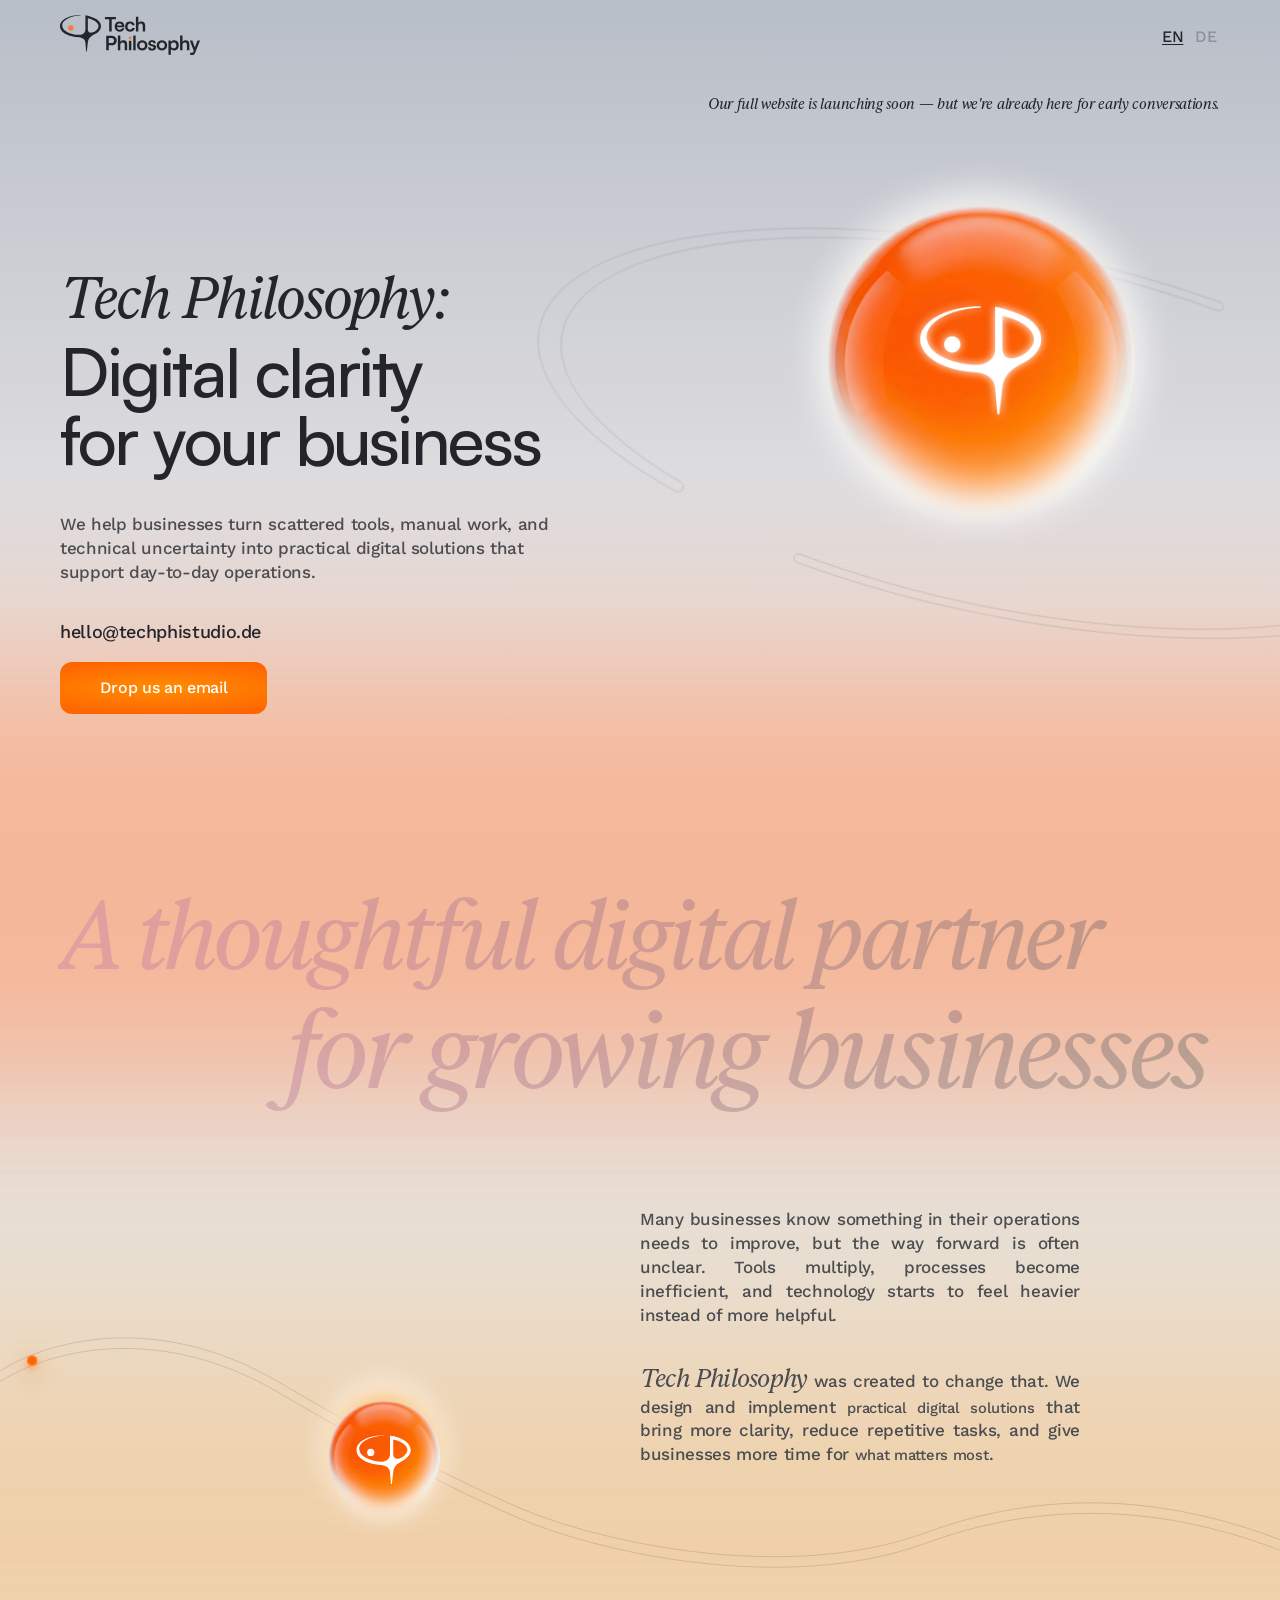
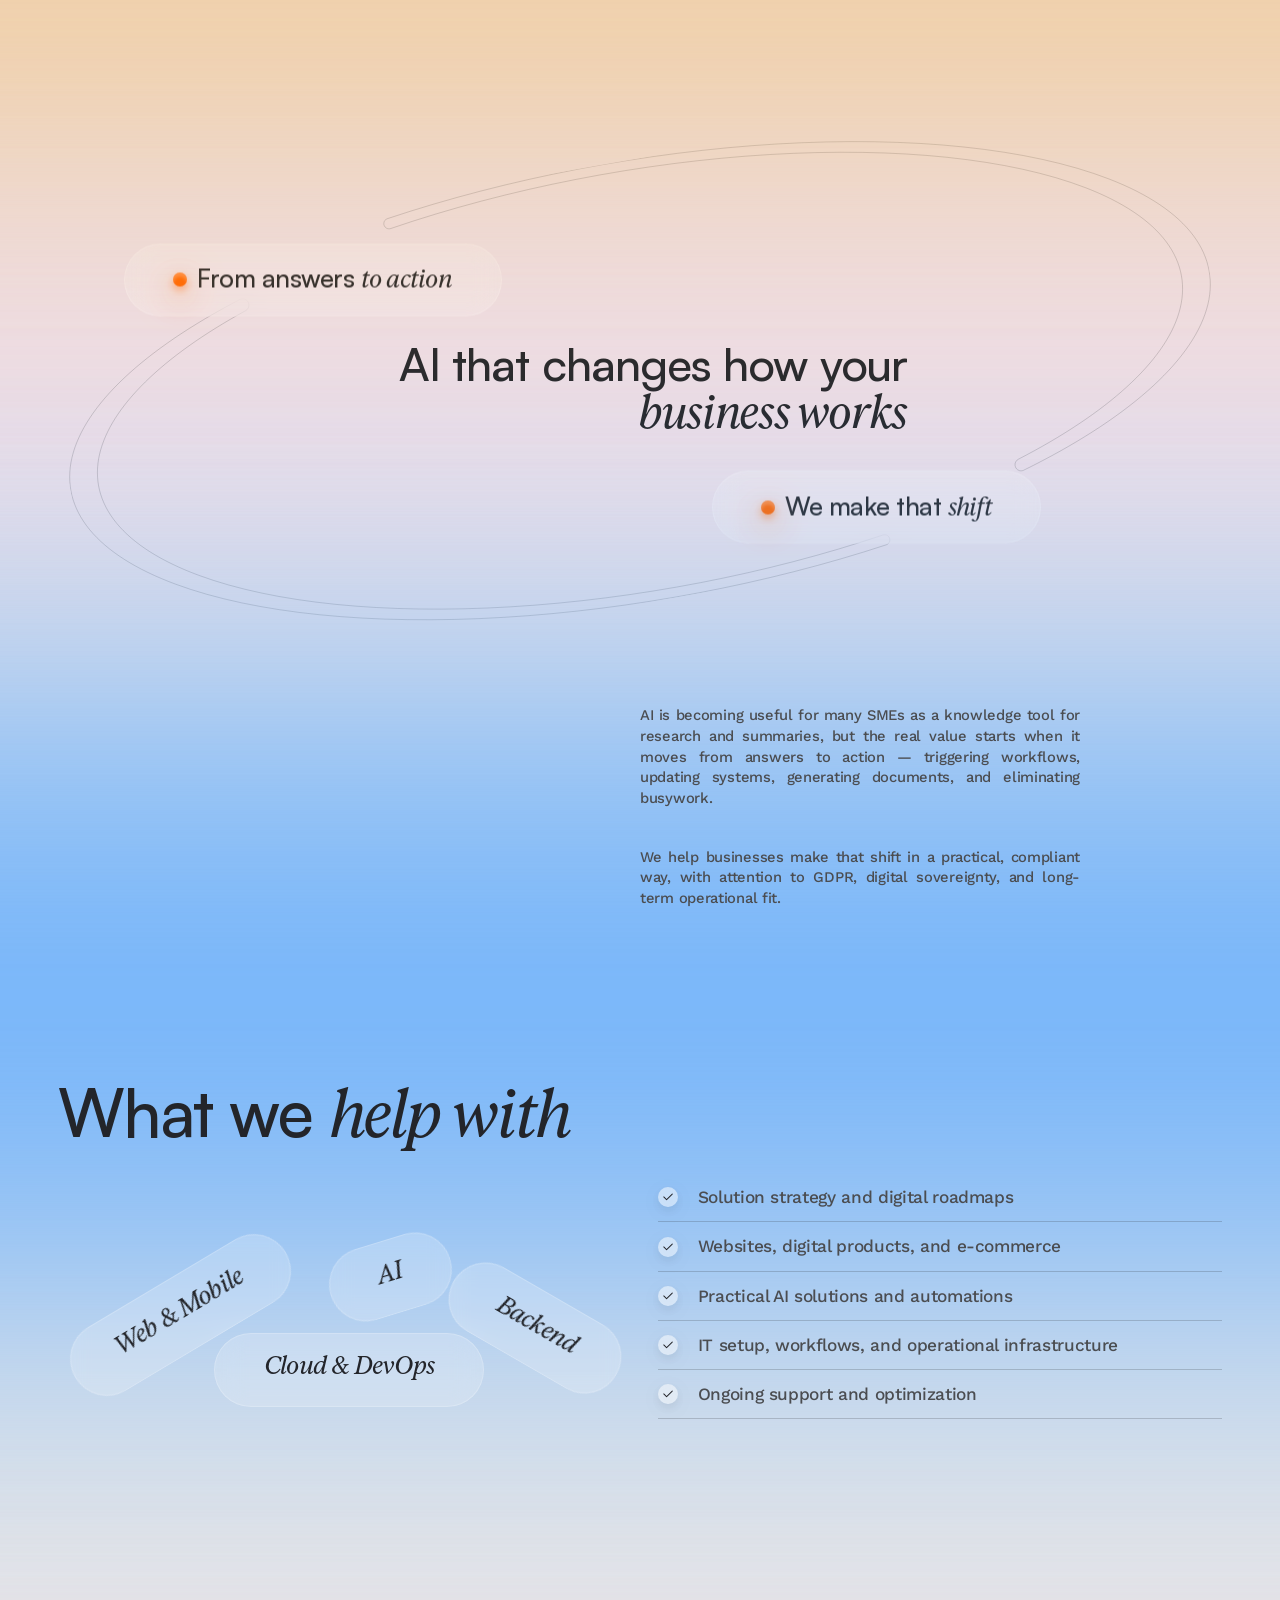
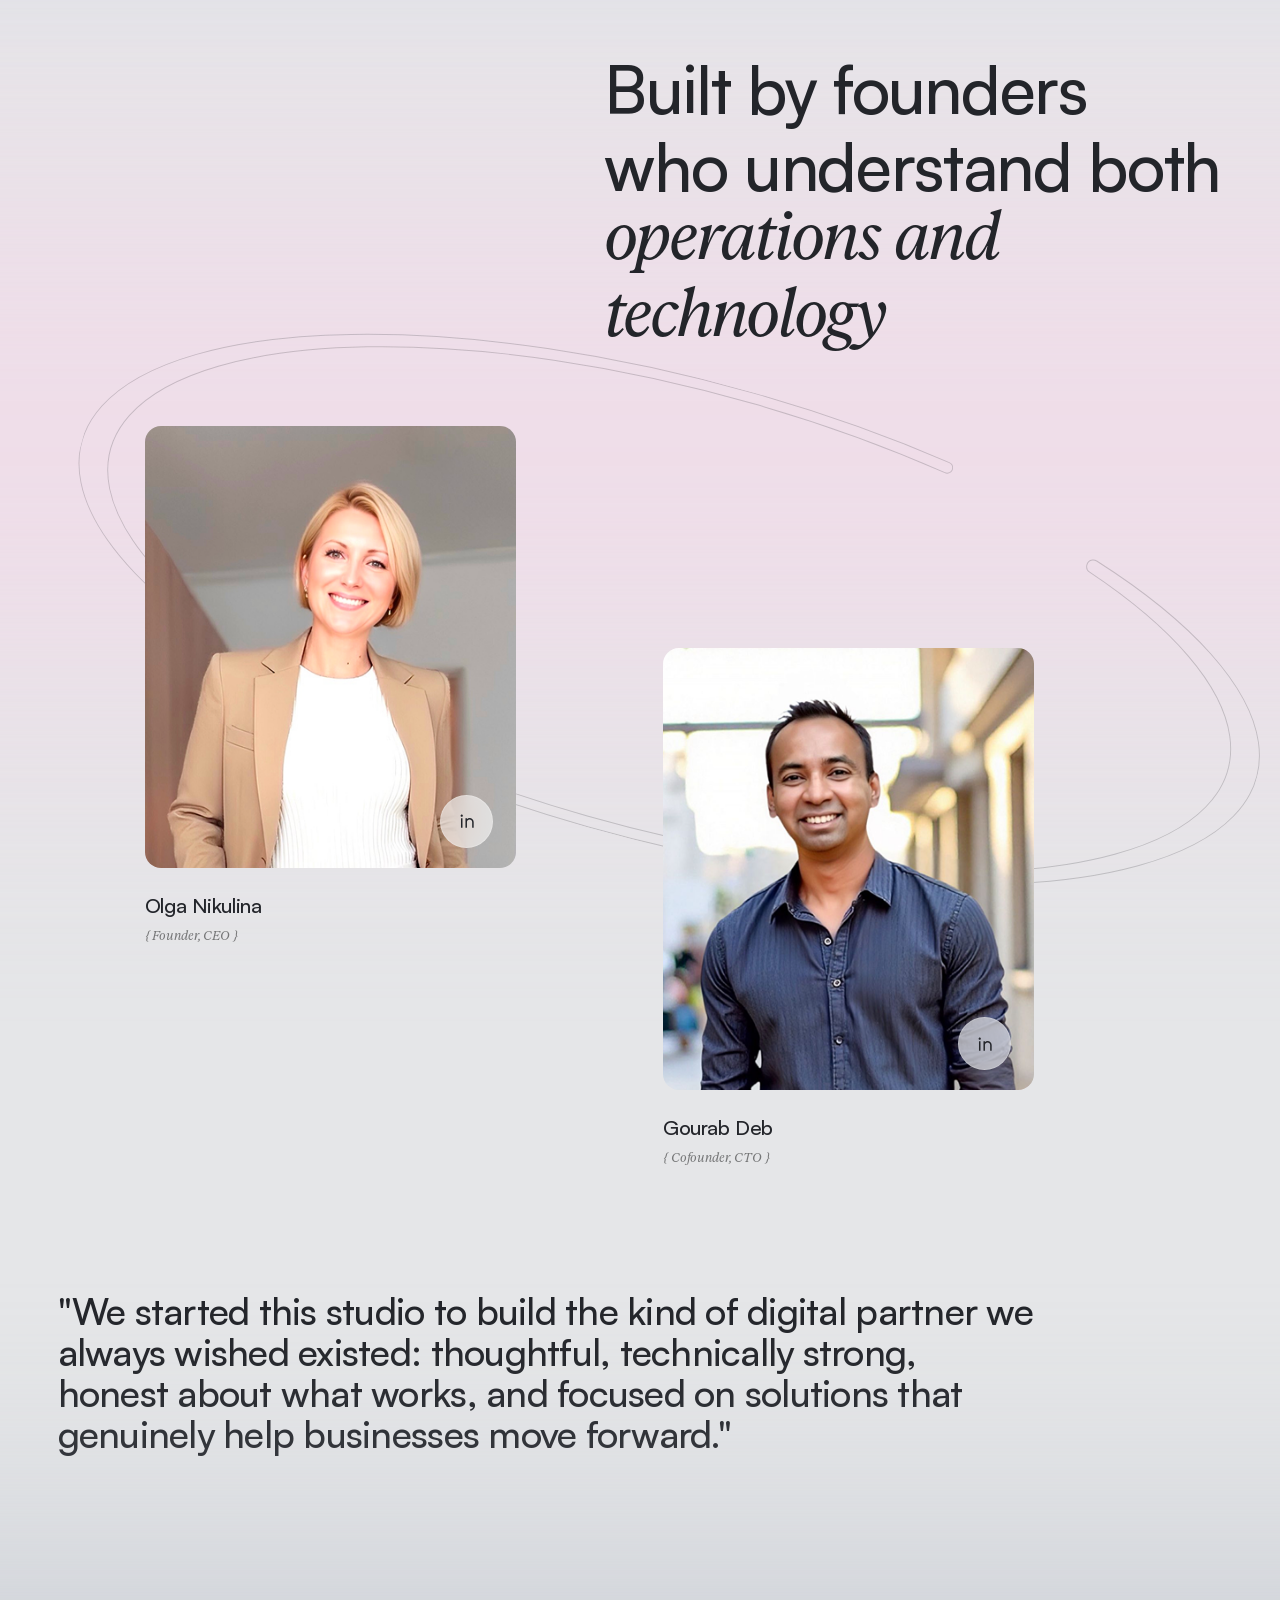
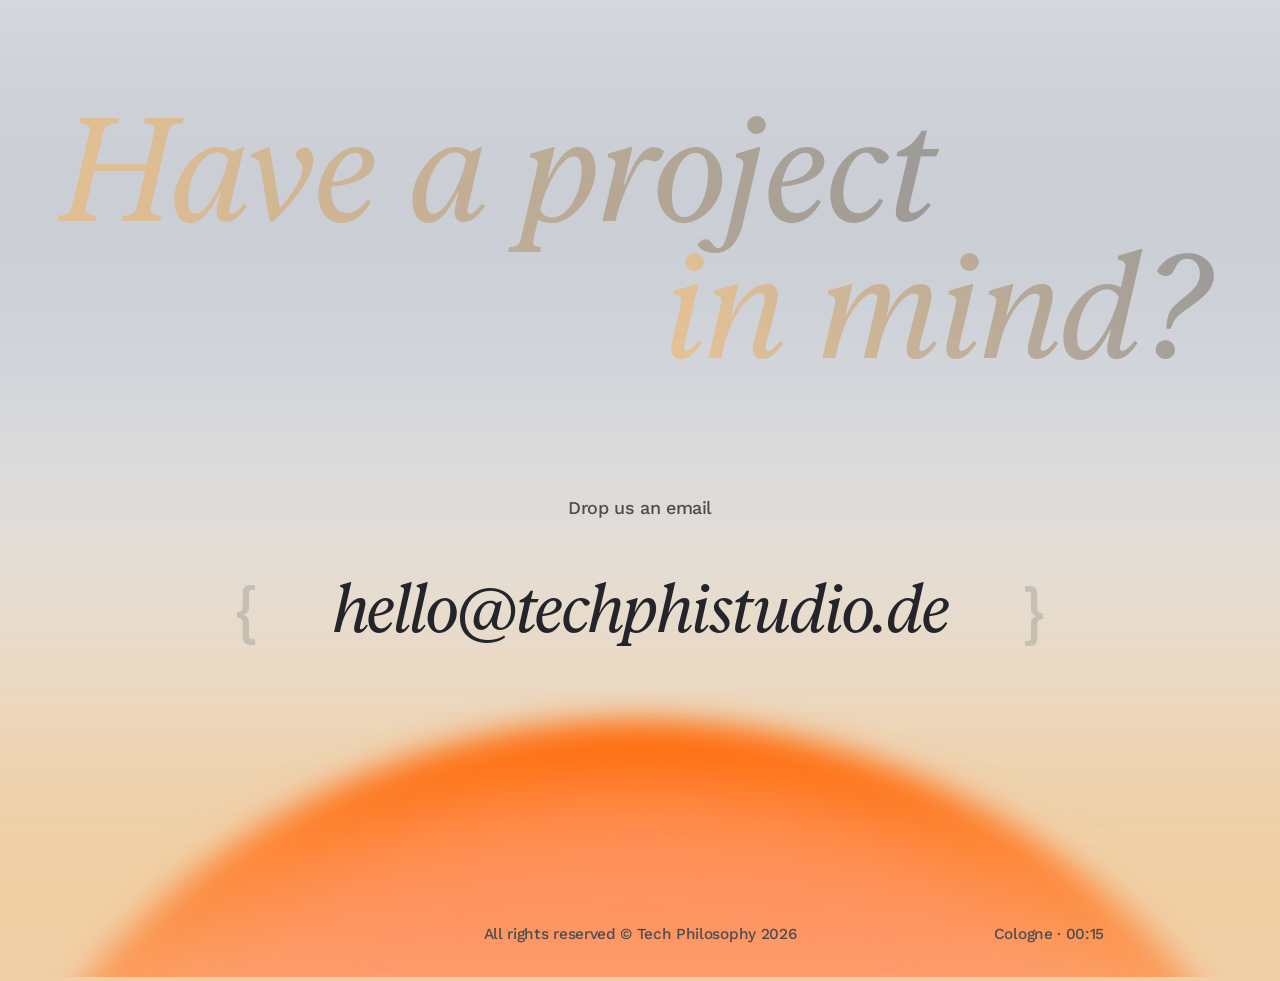
==== commit 47b5c445: "Merge branch 'main' of https://github.com/softhought/techphilosophyPreLaunch" ====
--- a/index.html
+++ b/index.html
@@ -8,7 +8,6 @@
   <link rel="stylesheet" href="./css/header.css" />
   <link rel="stylesheet" href="./css/main.css" />
   <link rel="stylesheet" href="./css/responsive.css" />
-  <!-- <link rel="stylesheet" href="./css/responsive_new.css" /> -->
   <title>Tech Philosophy</title>
 </head>
 
